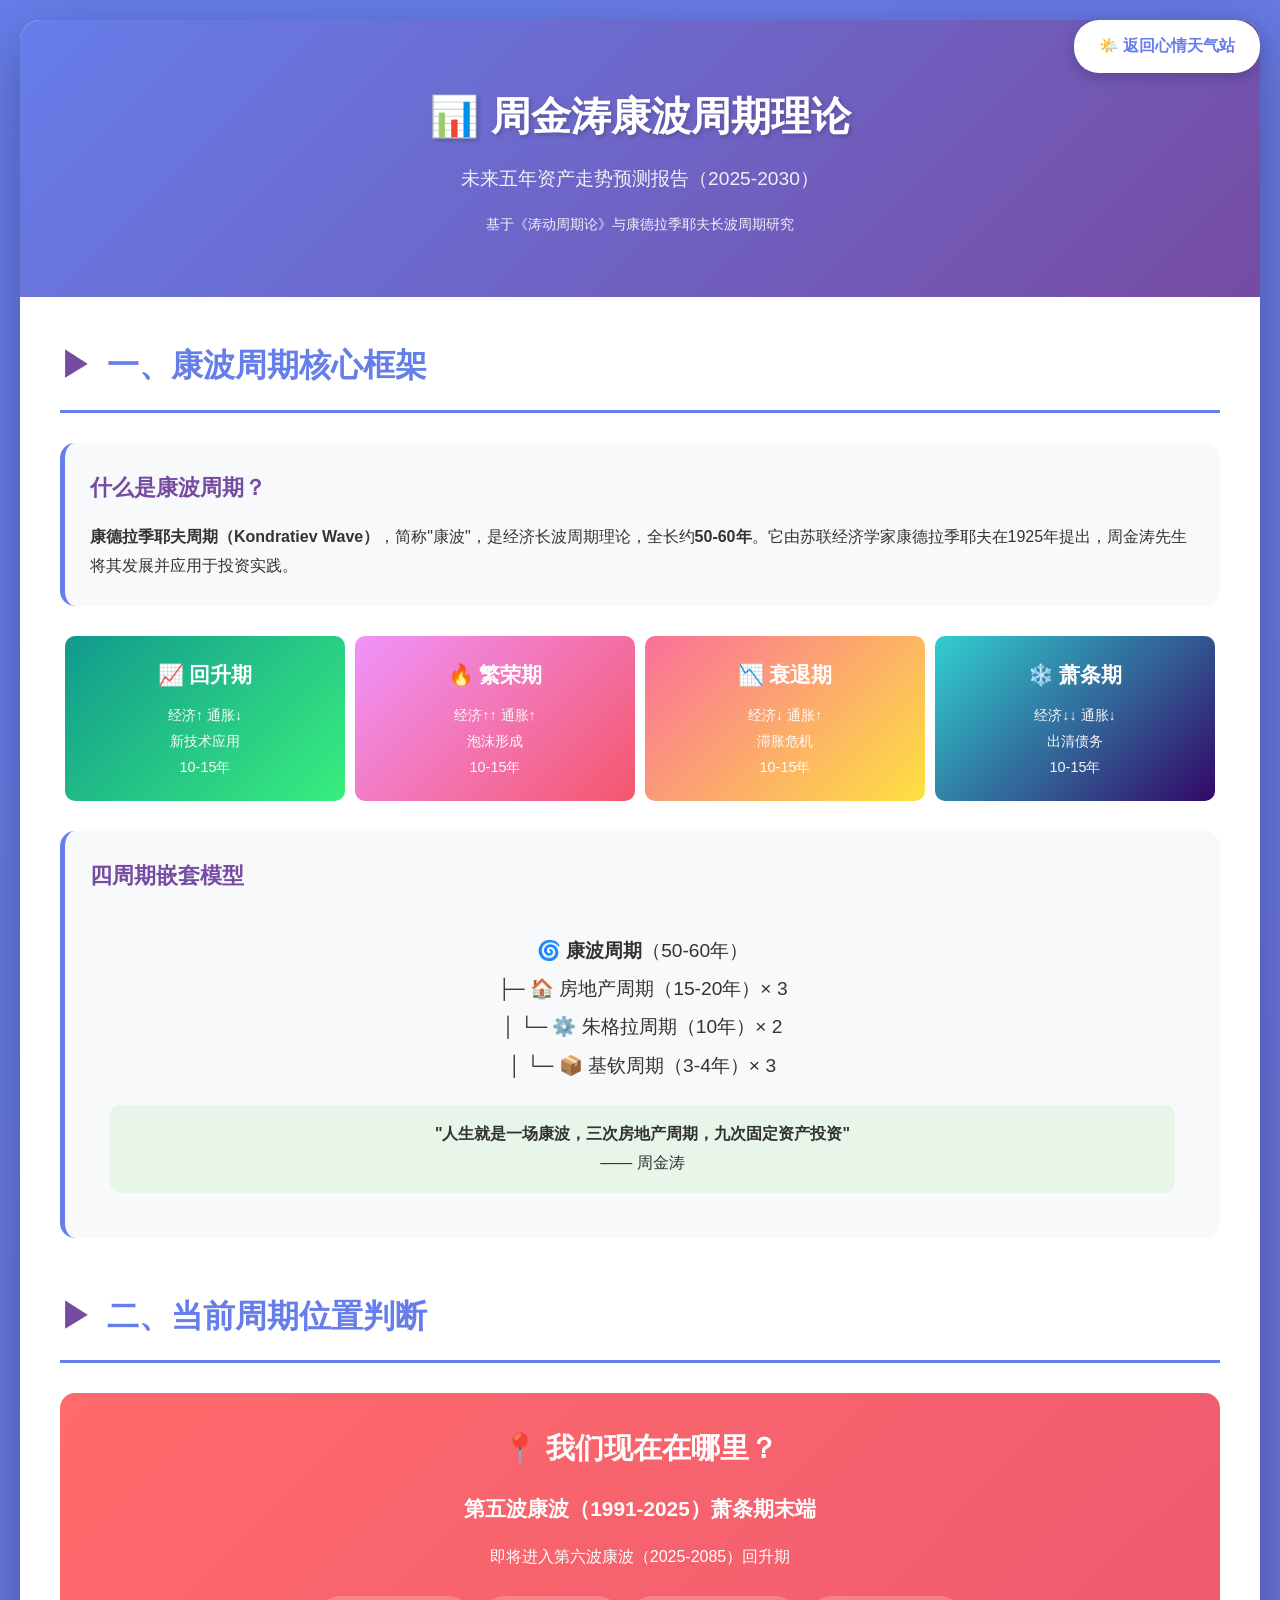
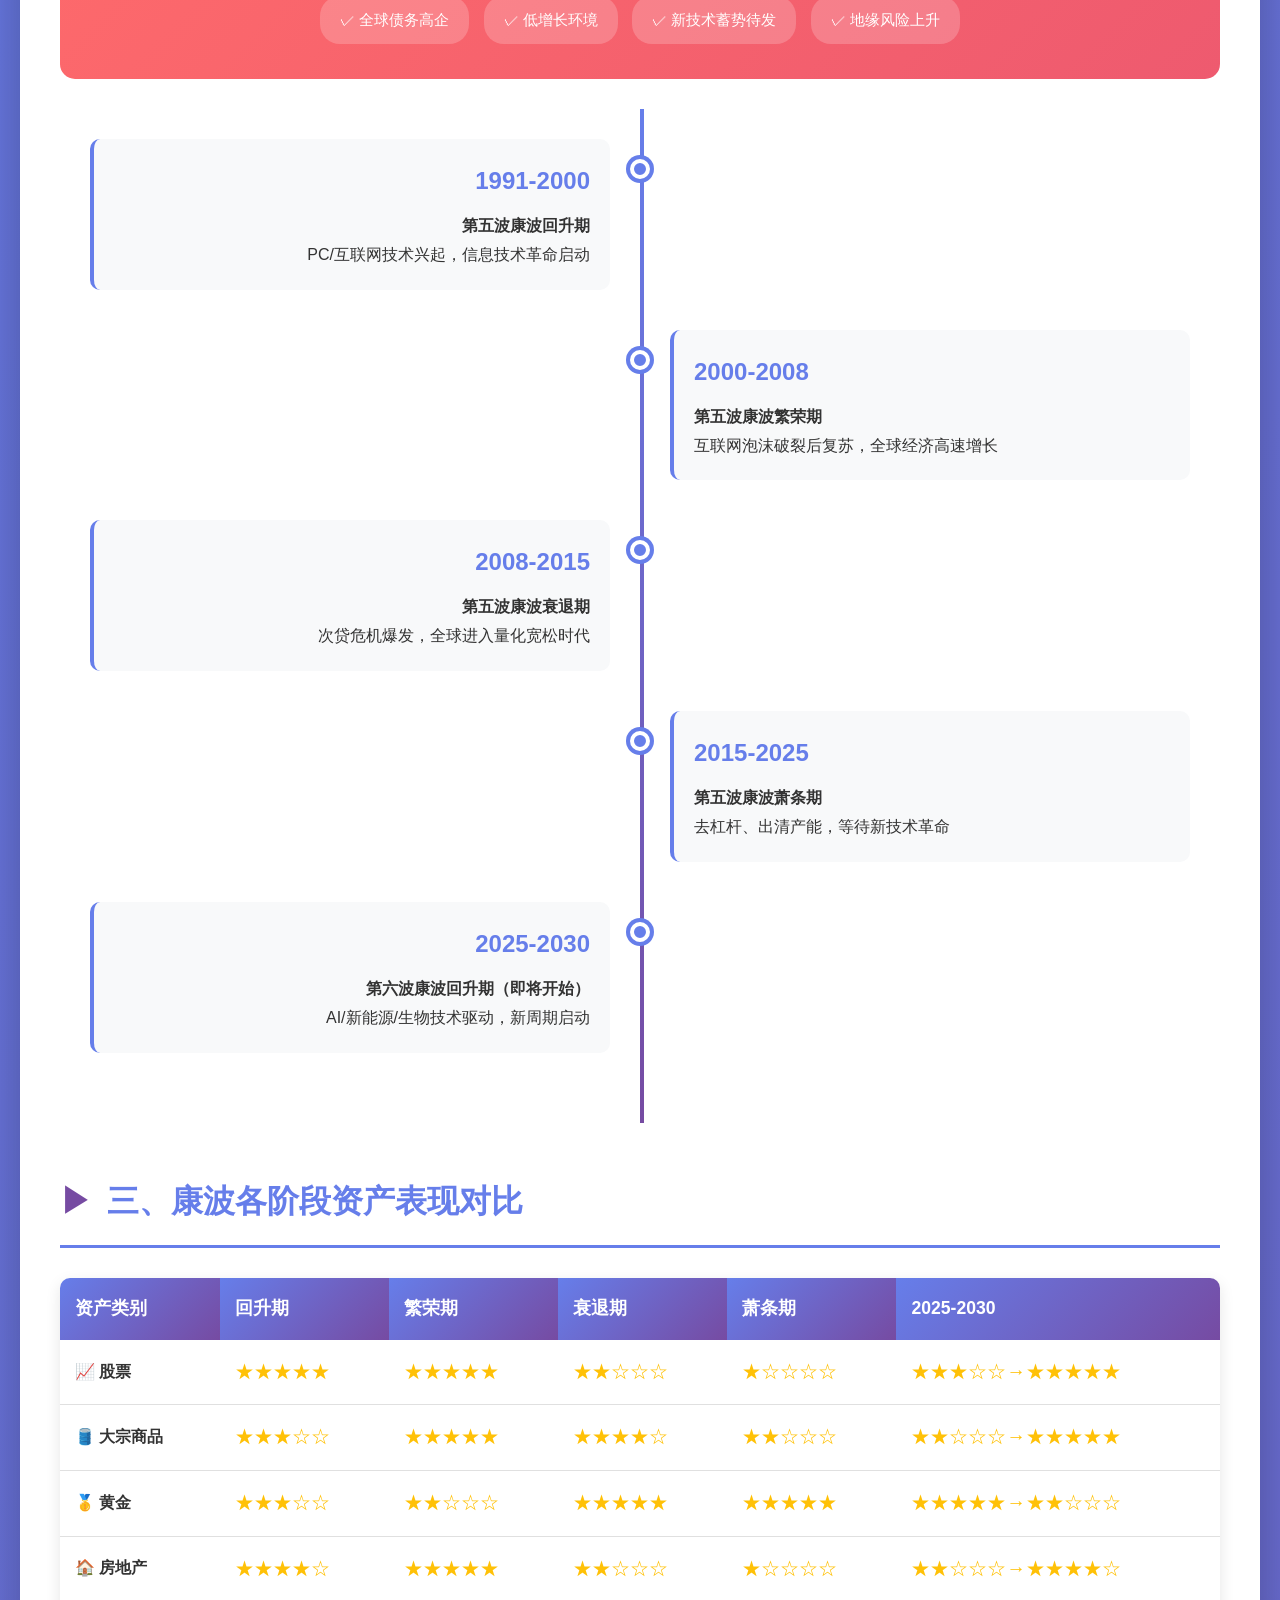
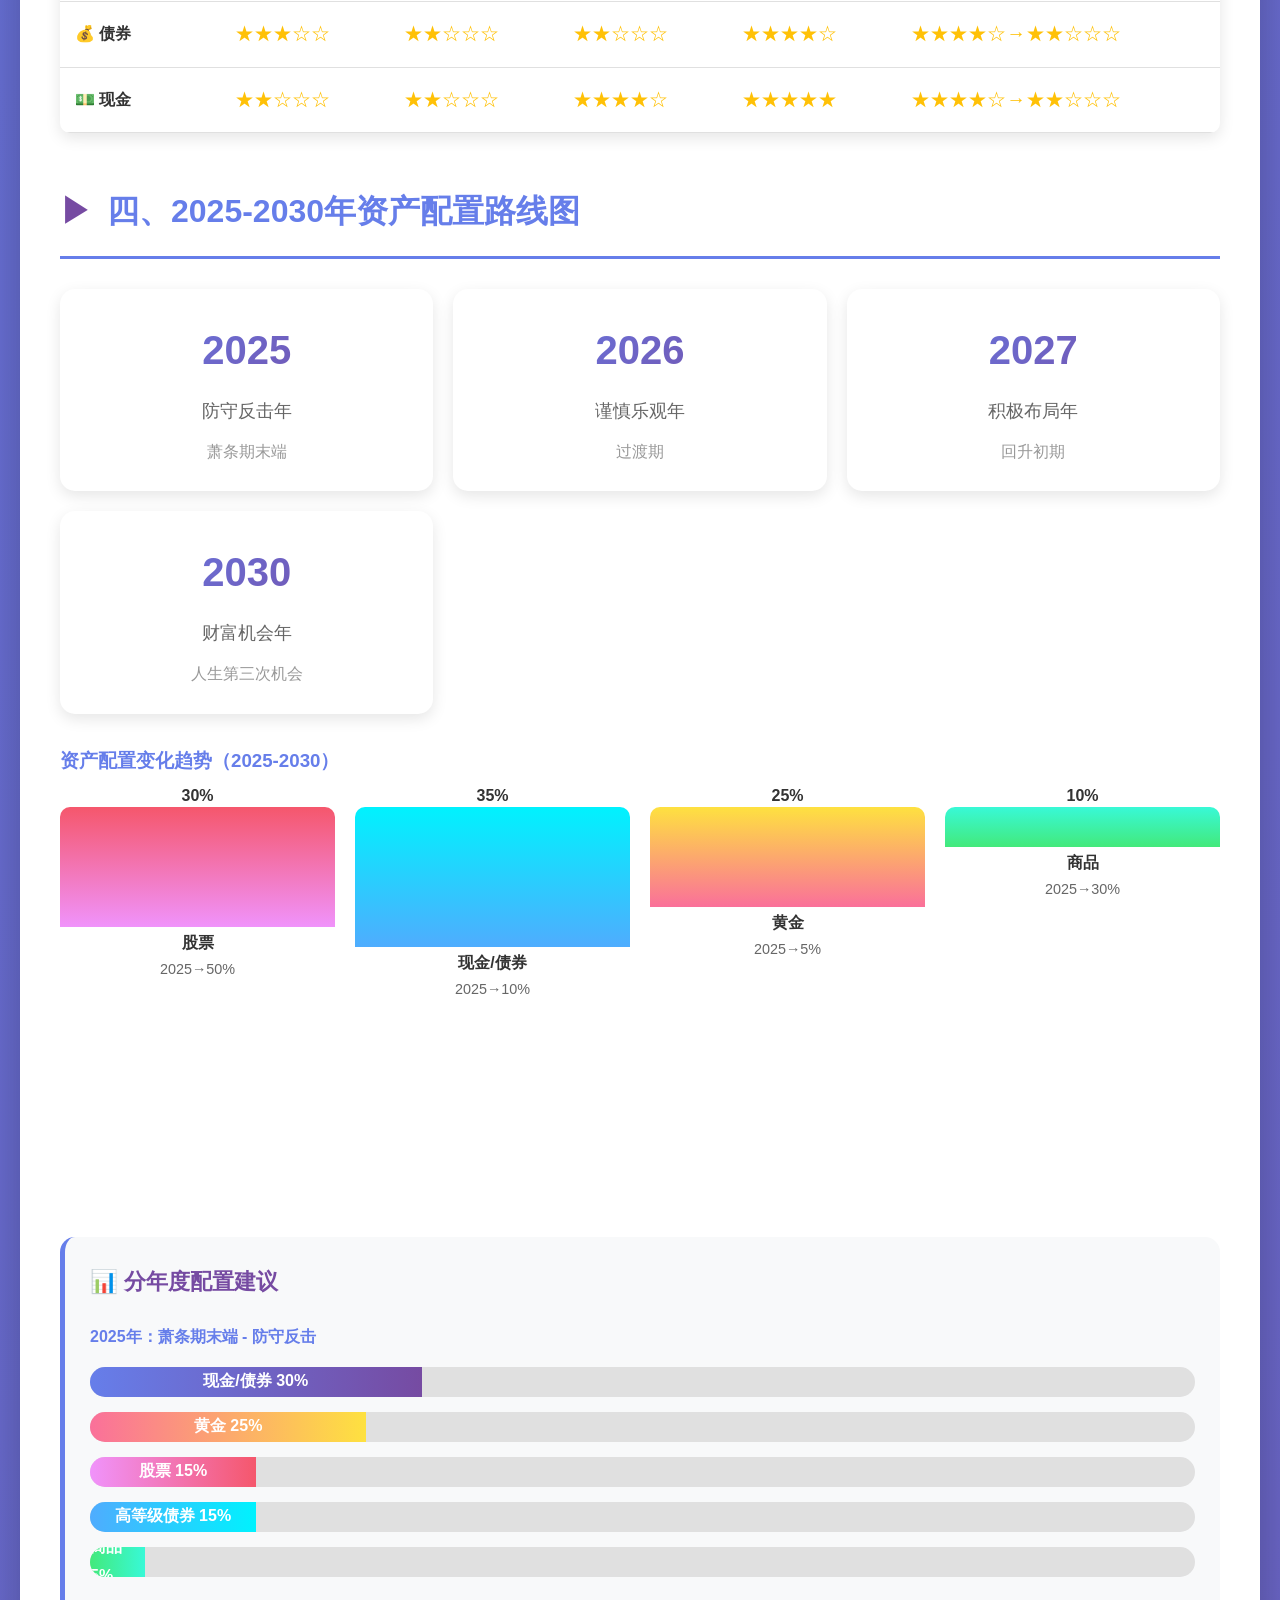
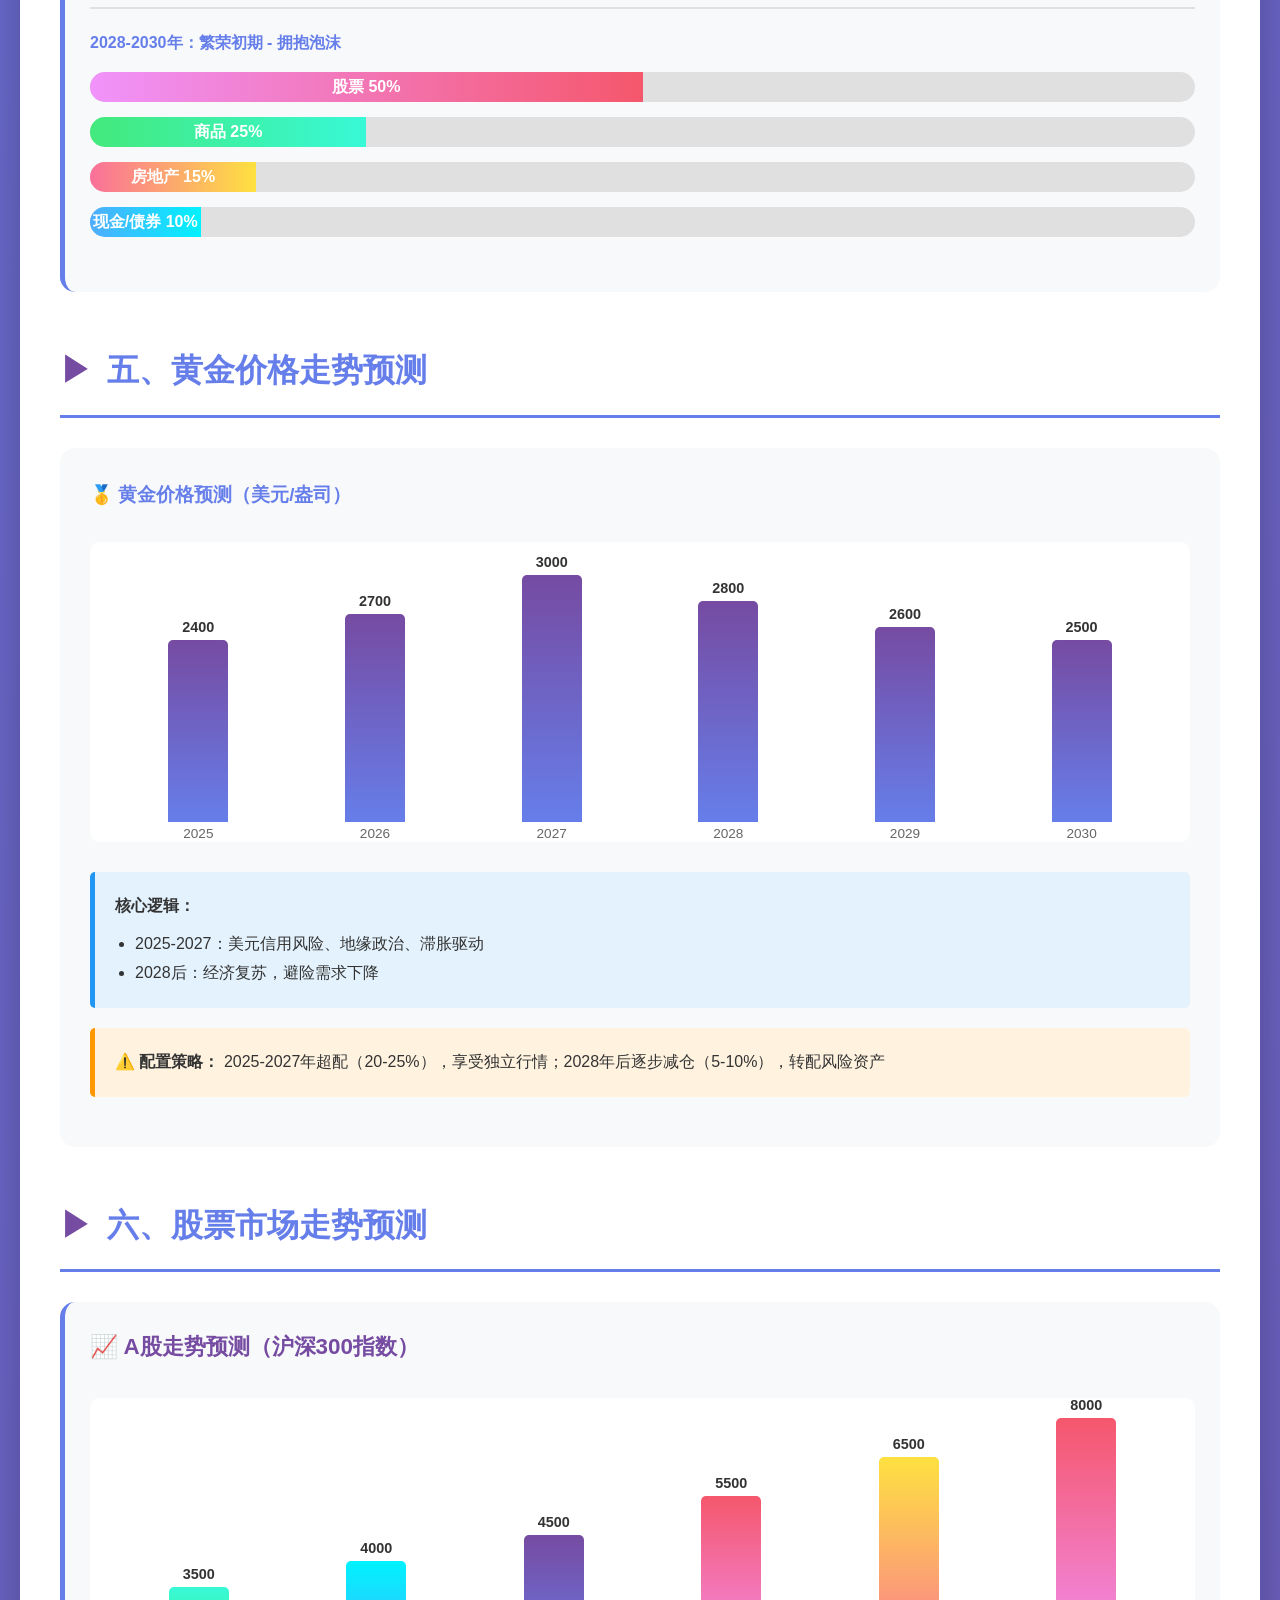
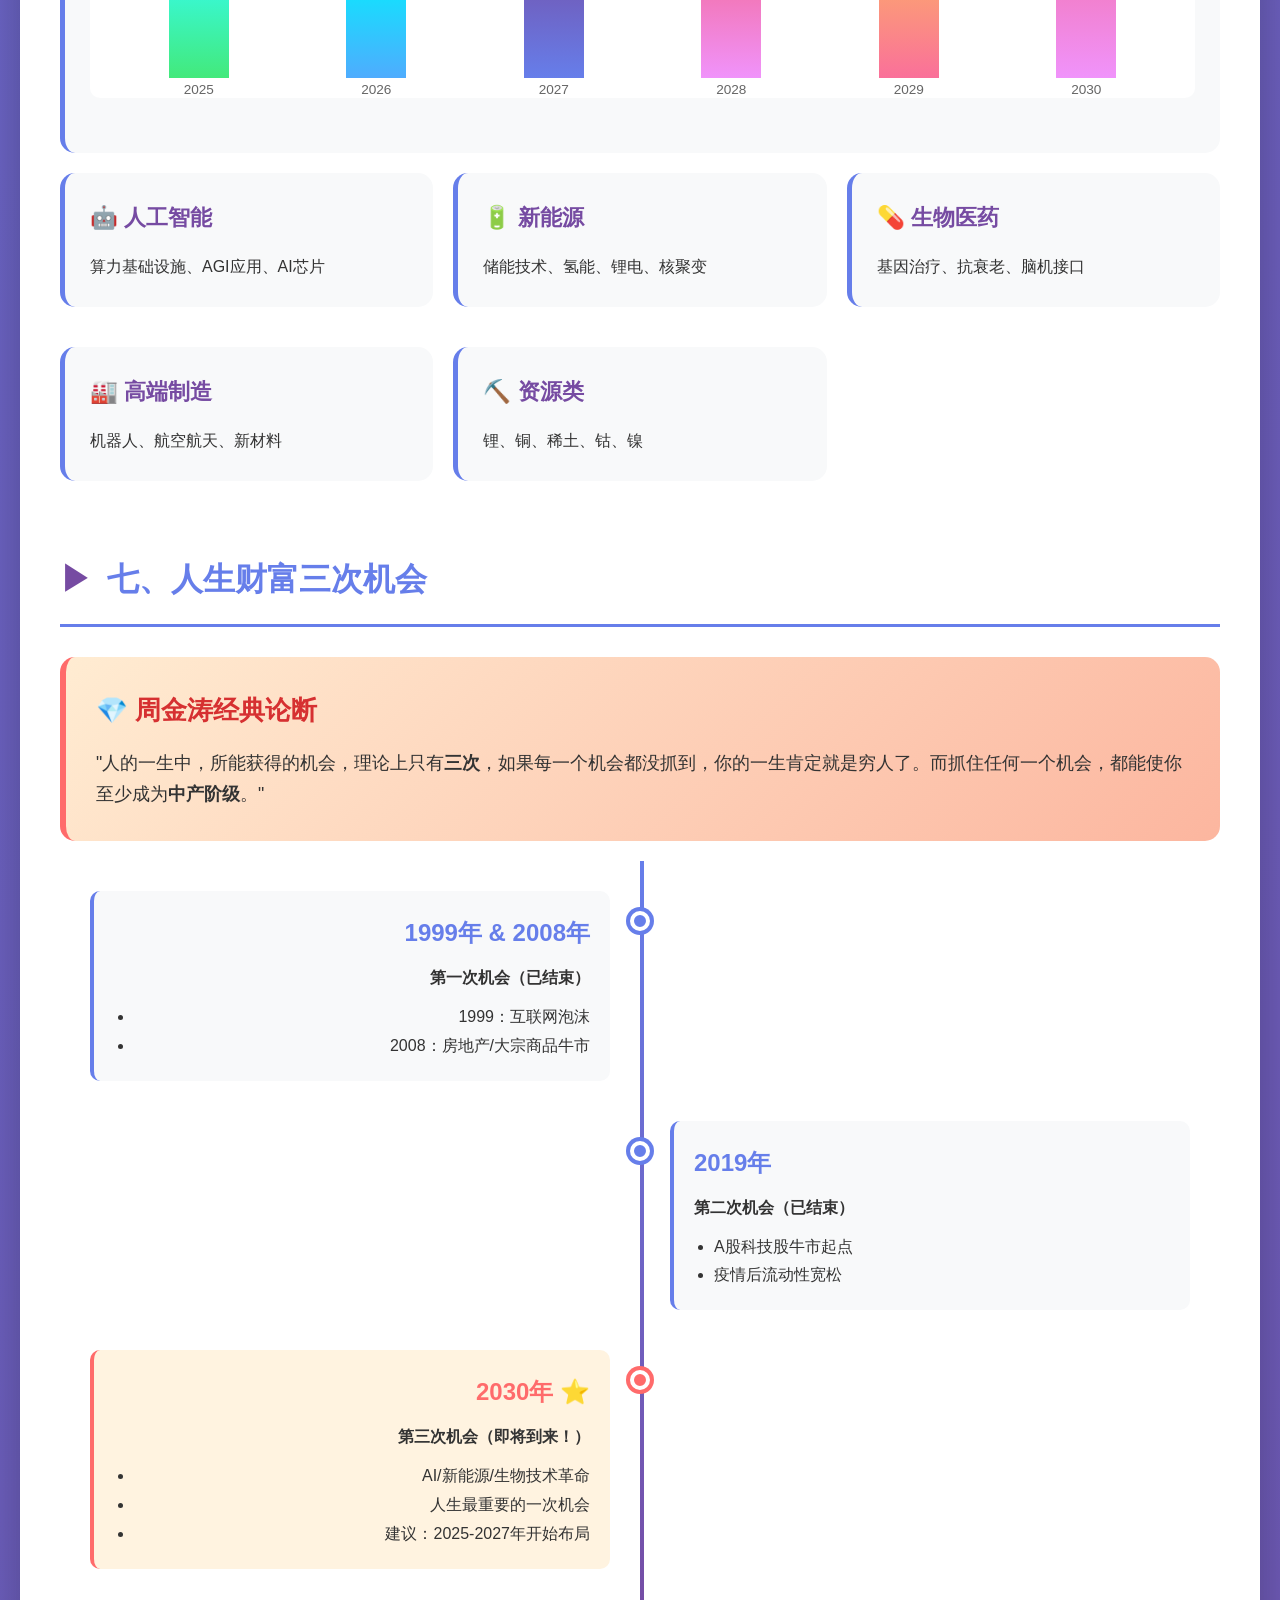
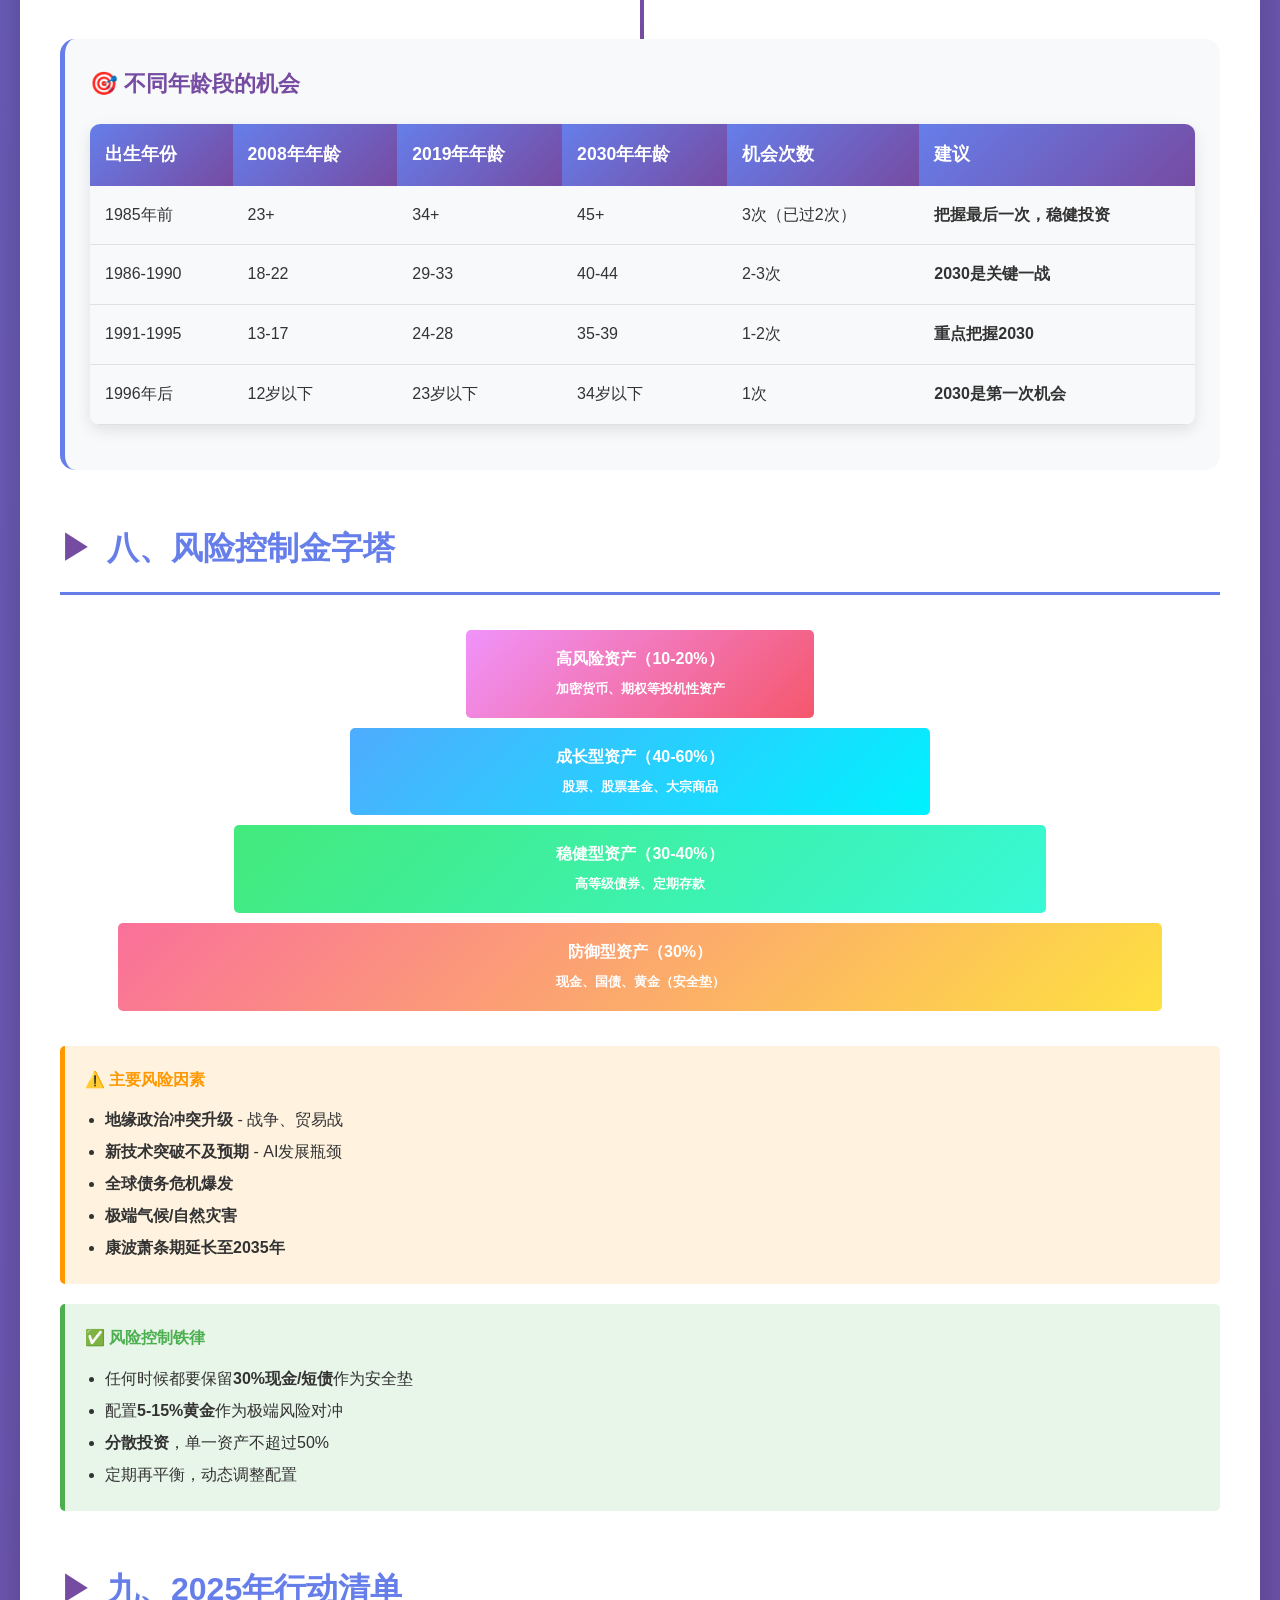
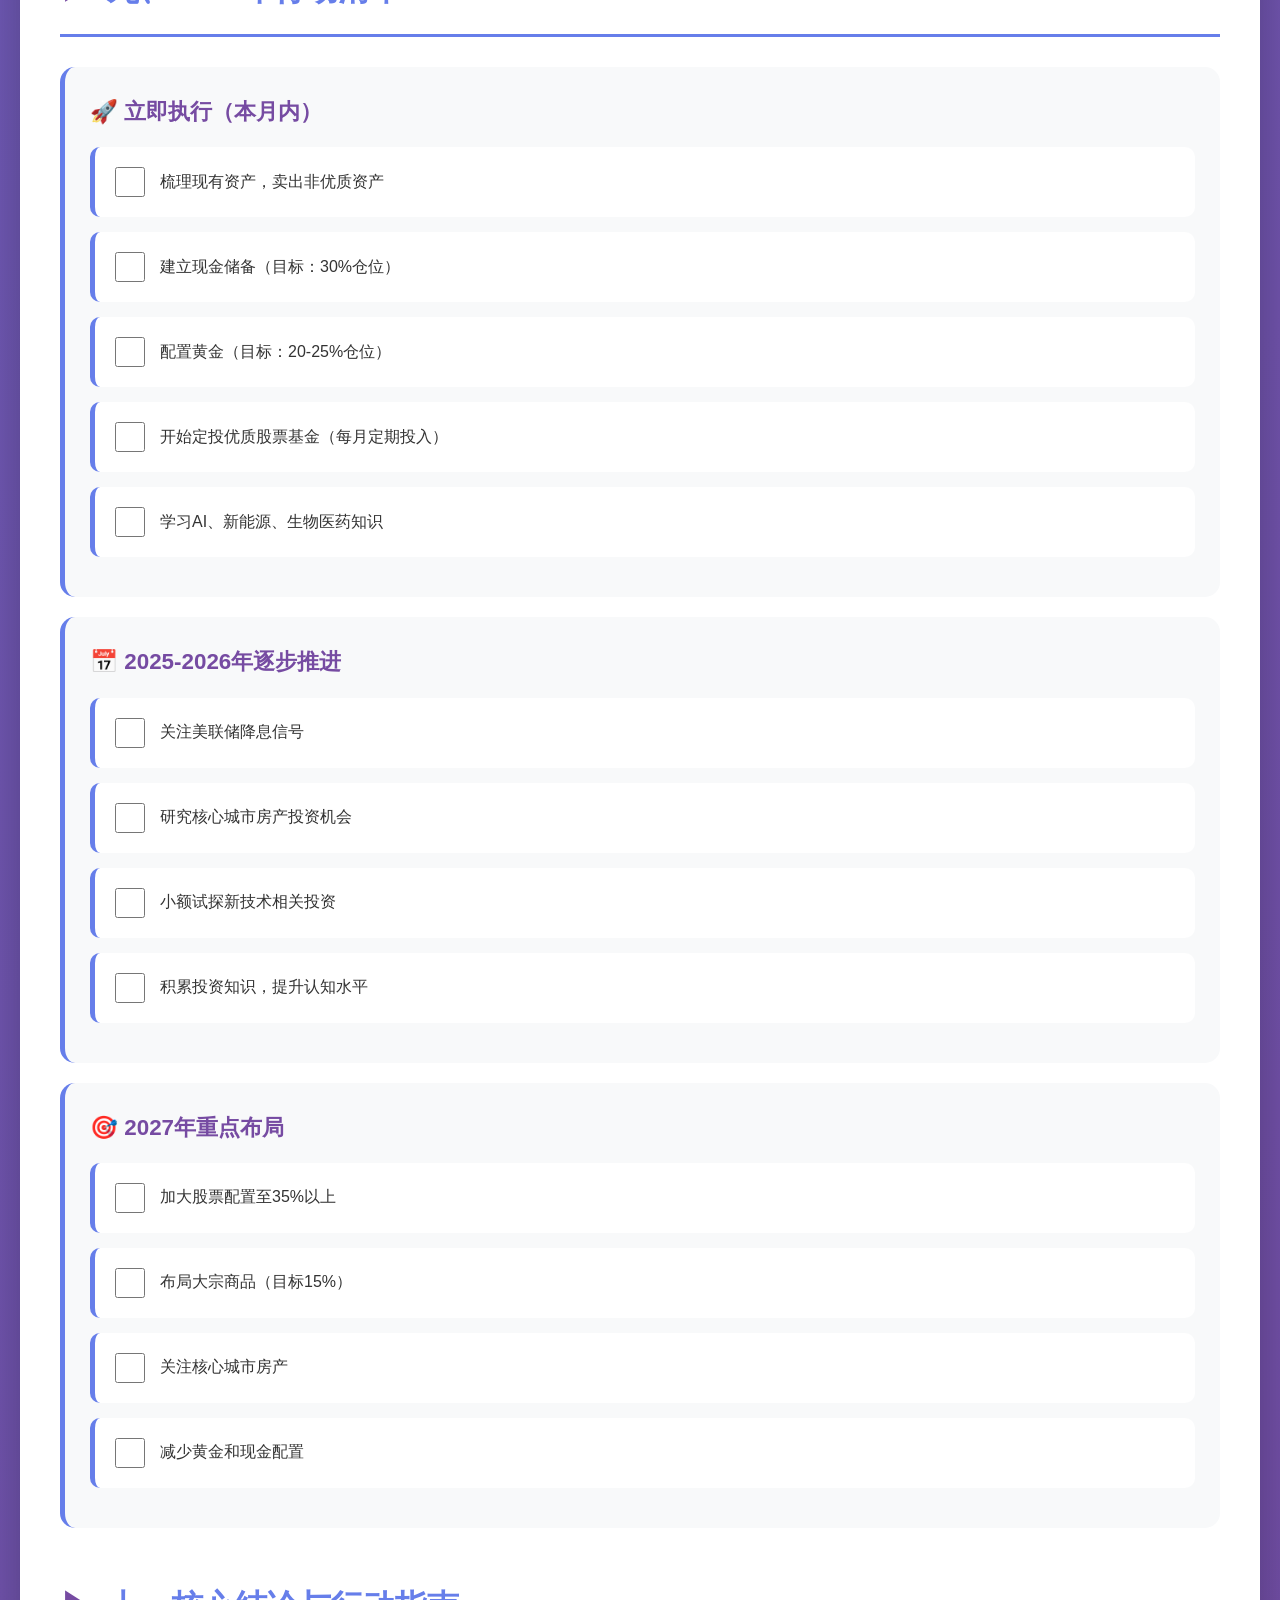
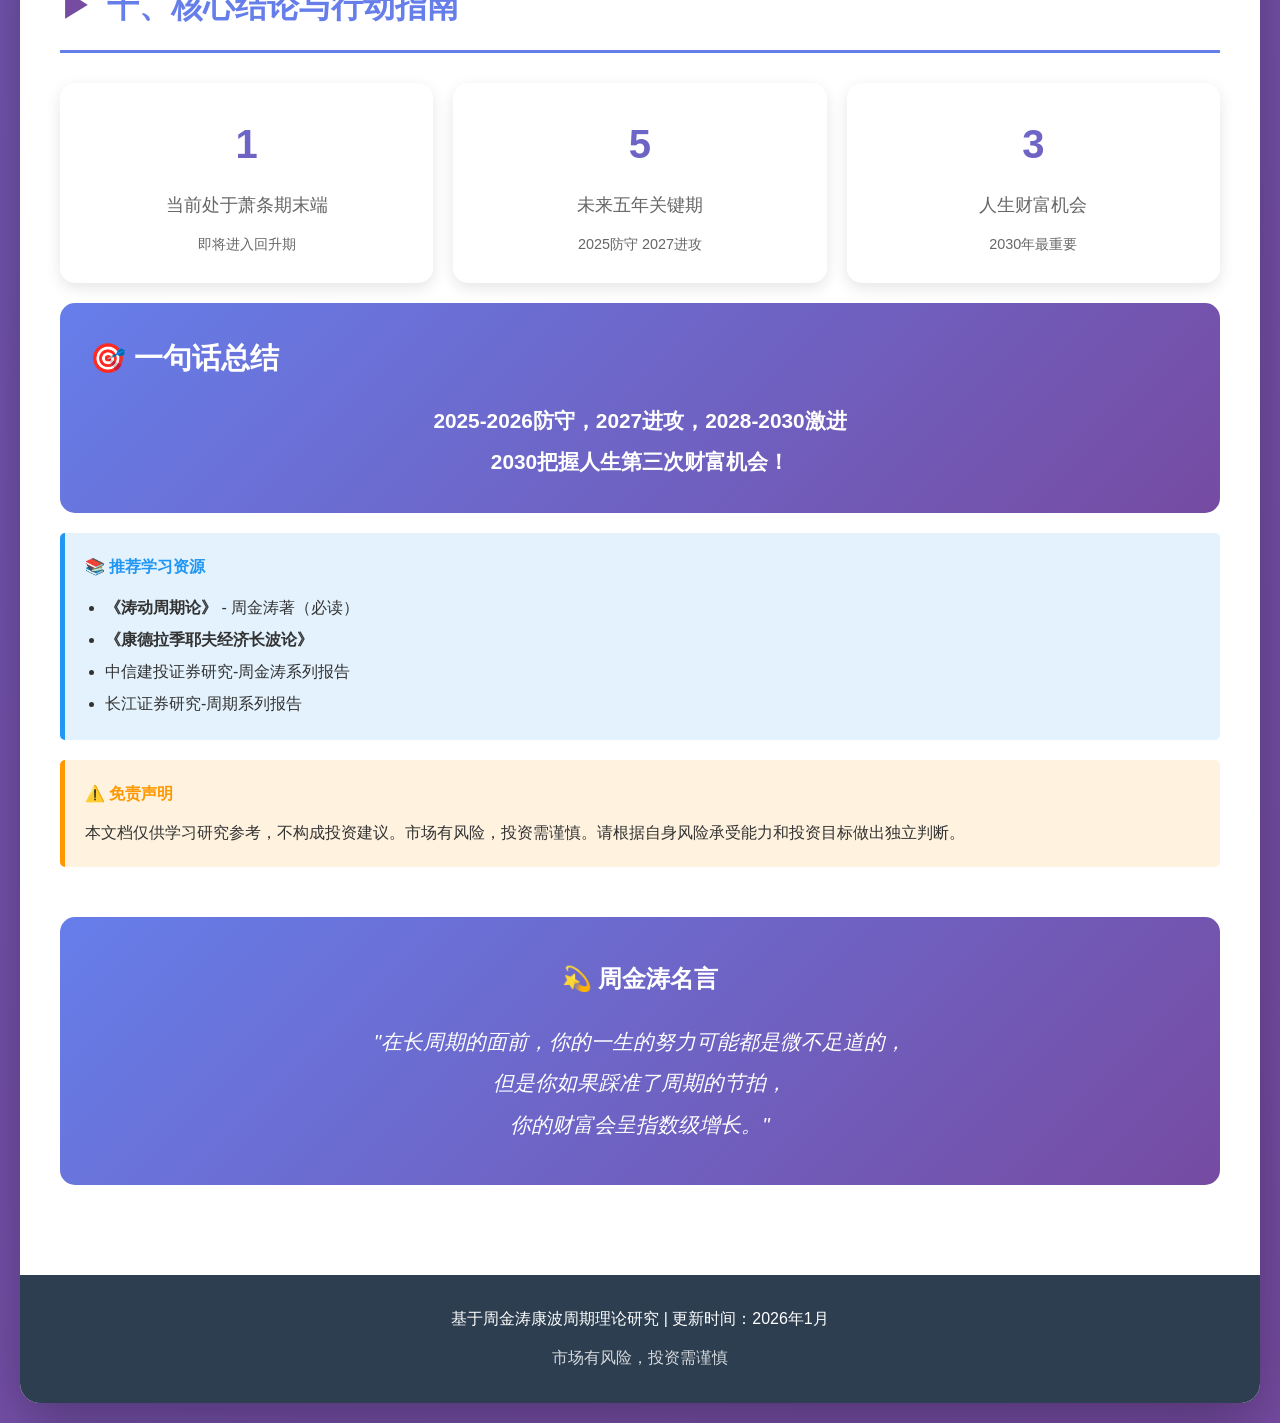
==== 康波周期可视化报告.html @ 4bb96526 "Add files via upload" ====
<!DOCTYPE html>
<html lang="zh-CN">
<head>
    <meta charset="UTF-8">
    <meta name="viewport" content="width=device-width, initial-scale=1.0">
    <title>周金涛康波周期理论 - 未来五年资产走势预测</title>
    <style>
        * {
            margin: 0;
            padding: 0;
            box-sizing: border-box;
        }

        body {
            font-family: 'Microsoft YaHei', 'PingFang SC', -apple-system, BlinkMacSystemFont, sans-serif;
            line-height: 1.8;
            color: #333;
            background: linear-gradient(135deg, #667eea 0%, #764ba2 100%);
            padding: 20px;
        }

        .container {
            max-width: 1400px;
            margin: 0 auto;
            background: white;
            border-radius: 20px;
            box-shadow: 0 20px 60px rgba(0,0,0,0.3);
            overflow: hidden;
        }

        .header {
            background: linear-gradient(135deg, #667eea 0%, #764ba2 100%);
            color: white;
            padding: 60px 40px;
            text-align: center;
        }

        .header h1 {
            font-size: 2.5em;
            margin-bottom: 10px;
            text-shadow: 2px 2px 4px rgba(0,0,0,0.2);
        }

        .header p {
            font-size: 1.2em;
            opacity: 0.9;
        }

        .content {
            padding: 40px;
        }

        .section {
            margin-bottom: 50px;
        }

        .section-title {
            font-size: 2em;
            color: #667eea;
            margin-bottom: 30px;
            padding-bottom: 15px;
            border-bottom: 3px solid #667eea;
            display: flex;
            align-items: center;
        }

        .section-title::before {
            content: "▶";
            margin-right: 15px;
            color: #764ba2;
        }

        .card {
            background: #f8f9fa;
            border-radius: 15px;
            padding: 25px;
            margin-bottom: 20px;
            border-left: 5px solid #667eea;
            transition: transform 0.3s, box-shadow 0.3s;
        }

        .card:hover {
            transform: translateY(-5px);
            box-shadow: 0 10px 30px rgba(102, 126, 234, 0.2);
        }

        .card-title {
            font-size: 1.4em;
            color: #764ba2;
            margin-bottom: 15px;
            font-weight: bold;
        }

        .cycle-diagram {
            display: flex;
            justify-content: space-between;
            align-items: center;
            margin: 30px 0;
            position: relative;
        }

        .cycle-stage {
            flex: 1;
            text-align: center;
            padding: 20px 10px;
            margin: 0 5px;
            border-radius: 10px;
            cursor: pointer;
            transition: all 0.3s;
        }

        .cycle-stage:hover {
            transform: scale(1.05);
        }

        .stage-recovery {
            background: linear-gradient(135deg, #11998e 0%, #38ef7d 100%);
            color: white;
        }

        .stage-prosperity {
            background: linear-gradient(135deg, #f093fb 0%, #f5576c 100%);
            color: white;
        }

        .stage-recession {
            background: linear-gradient(135deg, #fa709a 0%, #fee140 100%);
            color: white;
        }

        .stage-depression {
            background: linear-gradient(135deg, #30cfd0 0%, #330867 100%);
            color: white;
        }

        .stage-title {
            font-size: 1.3em;
            font-weight: bold;
            margin-bottom: 10px;
        }

        .stage-desc {
            font-size: 0.9em;
            opacity: 0.95;
        }

        .current-position {
            background: linear-gradient(135deg, #ff6b6b 0%, #ee5a6f 100%);
            color: white;
            padding: 30px;
            border-radius: 15px;
            margin: 30px 0;
            text-align: center;
            animation: pulse 2s infinite;
        }

        @keyframes pulse {
            0%, 100% { transform: scale(1); }
            50% { transform: scale(1.02); }
        }

        .current-position h3 {
            font-size: 1.8em;
            margin-bottom: 15px;
        }

        .asset-table {
            width: 100%;
            border-collapse: collapse;
            margin: 20px 0;
            border-radius: 10px;
            overflow: hidden;
            box-shadow: 0 5px 15px rgba(0,0,0,0.1);
        }

        .asset-table th {
            background: linear-gradient(135deg, #667eea 0%, #764ba2 100%);
            color: white;
            padding: 15px;
            text-align: left;
            font-size: 1.1em;
        }

        .asset-table td {
            padding: 15px;
            border-bottom: 1px solid #e0e0e0;
        }

        .asset-table tr:hover {
            background: #f0f0f0;
        }

        .star-rating {
            color: #ffc107;
            font-size: 1.2em;
        }

        .allocation-chart {
            display: flex;
            height: 400px;
            margin: 30px 0;
            gap: 20px;
        }

        .allocation-bar {
            flex: 1;
            display: flex;
            flex-direction: column;
            justify-content: flex-end;
            position: relative;
            border-radius: 10px 10px 0 0;
            transition: all 0.3s;
            cursor: pointer;
        }

        .allocation-bar:hover {
            transform: scaleY(1.05);
            filter: brightness(1.1);
        }

        .bar-stocks { background: linear-gradient(to top, #f093fb, #f5576c); }
        .bar-bonds { background: linear-gradient(to top, #4facfe, #00f2fe); }
        .bar-gold { background: linear-gradient(to top, #fa709a, #fee140); }
        .bar-commodities { background: linear-gradient(to top, #43e97b, #38f9d7); }
        .bar-realestate { background: linear-gradient(to top, #fa709a, #fee140); }

        .bar-label {
            position: absolute;
            bottom: -30px;
            left: 50%;
            transform: translateX(-50%);
            font-weight: bold;
            white-space: nowrap;
        }

        .bar-value {
            position: absolute;
            top: -25px;
            left: 50%;
            transform: translateX(-50%);
            font-weight: bold;
            color: #333;
        }

        .bar-year {
            position: absolute;
            bottom: -55px;
            left: 50%;
            transform: translateX(-50%);
            font-size: 0.9em;
            color: #666;
        }

        .timeline {
            position: relative;
            padding: 30px 0;
        }

        .timeline::before {
            content: '';
            position: absolute;
            left: 50%;
            top: 0;
            bottom: 0;
            width: 4px;
            background: linear-gradient(to bottom, #667eea, #764ba2);
        }

        .timeline-item {
            position: relative;
            margin-bottom: 40px;
            padding: 0 50%;
        }

        .timeline-item:nth-child(odd) {
            padding: 0 50% 0 0;
            text-align: right;
        }

        .timeline-item:nth-child(even) {
            padding: 0 0 0 50%;
            text-align: left;
        }

        .timeline-dot {
            position: absolute;
            left: 50%;
            top: 20px;
            transform: translateX(-50%);
            width: 20px;
            height: 20px;
            border-radius: 50%;
            background: #667eea;
            border: 4px solid white;
            box-shadow: 0 0 0 4px #667eea;
        }

        .timeline-content {
            background: #f8f9fa;
            padding: 20px;
            border-radius: 10px;
            margin: 0 30px;
            border-left: 4px solid #667eea;
        }

        .timeline-year {
            font-size: 1.5em;
            font-weight: bold;
            color: #667eea;
            margin-bottom: 10px;
        }

        .opportunity-box {
            background: linear-gradient(135deg, #ffecd2 0%, #fcb69f 100%);
            border-radius: 15px;
            padding: 30px;
            margin: 20px 0;
            border-left: 6px solid #ff6b6b;
        }

        .opportunity-box h3 {
            color: #d63031;
            margin-bottom: 15px;
            font-size: 1.6em;
        }

        .price-chart {
            background: #f8f9fa;
            padding: 30px;
            border-radius: 15px;
            margin: 20px 0;
        }

        .chart-visual {
            display: flex;
            align-items: flex-end;
            justify-content: space-around;
            height: 300px;
            margin: 30px 0;
            padding: 20px;
            background: white;
            border-radius: 10px;
        }

        .chart-bar {
            width: 60px;
            background: linear-gradient(to top, #667eea, #764ba2);
            border-radius: 5px 5px 0 0;
            position: relative;
            transition: all 0.3s;
            cursor: pointer;
        }

        .chart-bar:hover {
            filter: brightness(1.2);
            transform: scaleY(1.05);
        }

        .chart-bar::before {
            content: attr(data-value);
            position: absolute;
            top: -25px;
            left: 50%;
            transform: translateX(-50%);
            font-weight: bold;
            font-size: 0.9em;
            color: #333;
        }

        .chart-bar::after {
            content: attr(data-label);
            position: absolute;
            bottom: -25px;
            left: 50%;
            transform: translateX(-50%);
            font-size: 0.85em;
            color: #666;
            white-space: nowrap;
        }

        .action-list {
            list-style: none;
            padding: 0;
        }

        .action-item {
            background: white;
            padding: 20px;
            margin-bottom: 15px;
            border-radius: 10px;
            border-left: 5px solid #667eea;
            display: flex;
            align-items: center;
            transition: all 0.3s;
        }

        .action-item:hover {
            transform: translateX(10px);
            box-shadow: 0 5px 15px rgba(0,0,0,0.1);
        }

        .action-checkbox {
            width: 30px;
            height: 30px;
            border: 3px solid #667eea;
            border-radius: 5px;
            margin-right: 15px;
            flex-shrink: 0;
        }

        .risk-pyramid {
            display: flex;
            flex-direction: column;
            align-items: center;
            margin: 30px 0;
        }

        .pyramid-level {
            text-align: center;
            padding: 15px 30px;
            margin: 5px 0;
            border-radius: 5px;
            font-weight: bold;
            transition: all 0.3s;
            cursor: pointer;
        }

        .pyramid-level:hover {
            transform: scale(1.05);
        }

        .level-1 {
            width: 30%;
            background: linear-gradient(135deg, #f093fb 0%, #f5576c 100%);
            color: white;
        }

        .level-2 {
            width: 50%;
            background: linear-gradient(135deg, #4facfe 0%, #00f2fe 100%);
            color: white;
        }

        .level-3 {
            width: 70%;
            background: linear-gradient(135deg, #43e97b 0%, #38f9d7 100%);
            color: white;
        }

        .level-4 {
            width: 90%;
            background: linear-gradient(135deg, #fa709a 0%, #fee140 100%);
            color: white;
        }

        .info-box {
            background: #e3f2fd;
            border-left: 5px solid #2196f3;
            padding: 20px;
            margin: 20px 0;
            border-radius: 5px;
        }

        .warning-box {
            background: #fff3e0;
            border-left: 5px solid #ff9800;
            padding: 20px;
            margin: 20px 0;
            border-radius: 5px;
        }

        .success-box {
            background: #e8f5e9;
            border-left: 5px solid #4caf50;
            padding: 20px;
            margin: 20px 0;
            border-radius: 5px;
        }

        .grid-container {
            display: grid;
            grid-template-columns: repeat(auto-fit, minmax(300px, 1fr));
            gap: 20px;
            margin: 20px 0;
        }

        .stat-card {
            background: white;
            padding: 25px;
            border-radius: 15px;
            text-align: center;
            box-shadow: 0 5px 15px rgba(0,0,0,0.1);
            transition: all 0.3s;
        }

        .stat-card:hover {
            transform: translateY(-5px);
            box-shadow: 0 10px 25px rgba(0,0,0,0.15);
        }

        .stat-value {
            font-size: 2.5em;
            font-weight: bold;
            background: linear-gradient(135deg, #667eea 0%, #764ba2 100%);
            -webkit-background-clip: text;
            -webkit-text-fill-color: transparent;
            margin-bottom: 10px;
        }

        .stat-label {
            color: #666;
            font-size: 1.1em;
        }

        .progress-bar {
            width: 100%;
            height: 30px;
            background: #e0e0e0;
            border-radius: 15px;
            overflow: hidden;
            margin: 15px 0;
        }

        .progress-fill {
            height: 100%;
            background: linear-gradient(90deg, #667eea 0%, #764ba2 100%);
            display: flex;
            align-items: center;
            justify-content: center;
            color: white;
            font-weight: bold;
            transition: width 0.5s;
        }

        .footer {
            background: #2c3e50;
            color: white;
            padding: 30px;
            text-align: center;
            margin-top: 50px;
        }

        @media (max-width: 768px) {
            .allocation-chart {
                flex-direction: column;
                height: auto;
            }

            .allocation-bar {
                height: 60px;
                margin-bottom: 60px;
            }

            .cycle-diagram {
                flex-direction: column;
            }

            .chart-visual {
                flex-wrap: wrap;
                height: auto;
            }
        }
    </style>
</head>
<body>
    <div class="container">
        <!-- 导航链接 -->
        <div style="position: absolute; top: 20px; right: 20px; z-index: 100;">
            <a href="index.html" style="
                display: inline-block;
                padding: 12px 25px;
                background: white;
                color: #667eea;
                text-decoration: none;
                border-radius: 25px;
                font-size: 16px;
                font-weight: 600;
                transition: all 0.3s;
                box-shadow: 0 4px 15px rgba(0, 0, 0, 0.2);
            " onmouseover="this.style.background='#667eea'; this.style.color='white'; this.style.transform='translateY(-2px)'" onmouseout="this.style.background='white'; this.style.color='#667eea'; this.style.transform='translateY(0)'">
                🌤️ 返回心情天气站
            </a>
        </div>

        <div class="header">
            <h1>📊 周金涛康波周期理论</h1>
            <p>未来五年资产走势预测报告（2025-2030）</p>
            <p style="margin-top: 15px; font-size: 0.9em;">基于《涛动周期论》与康德拉季耶夫长波周期研究</p>
        </div>

        <div class="content">
            <!-- 第一部分：康波周期核心框架 -->
            <section class="section">
                <h2 class="section-title">一、康波周期核心框架</h2>

                <div class="card">
                    <div class="card-title">什么是康波周期？</div>
                    <p><strong>康德拉季耶夫周期（Kondratiev Wave）</strong>，简称"康波"，是经济长波周期理论，全长约<strong>50-60年</strong>。它由苏联经济学家康德拉季耶夫在1925年提出，周金涛先生将其发展并应用于投资实践。</p>
                </div>

                <div class="cycle-diagram">
                    <div class="cycle-stage stage-recovery">
                        <div class="stage-title">📈 回升期</div>
                        <div class="stage-desc">
                            经济↑ 通胀↓<br>
                            新技术应用<br>
                            10-15年
                        </div>
                    </div>
                    <div class="cycle-stage stage-prosperity">
                        <div class="stage-title">🔥 繁荣期</div>
                        <div class="stage-desc">
                            经济↑↑ 通胀↑<br>
                            泡沫形成<br>
                            10-15年
                        </div>
                    </div>
                    <div class="cycle-stage stage-recession">
                        <div class="stage-title">📉 衰退期</div>
                        <div class="stage-desc">
                            经济↓ 通胀↑<br>
                            滞胀危机<br>
                            10-15年
                        </div>
                    </div>
                    <div class="cycle-stage stage-depression">
                        <div class="stage-title">❄️ 萧条期</div>
                        <div class="stage-desc">
                            经济↓↓ 通胀↓<br>
                            出清债务<br>
                            10-15年
                        </div>
                    </div>
                </div>

                <div class="card">
                    <div class="card-title">四周期嵌套模型</div>
                    <div style="text-align: center; padding: 20px;">
                        <div style="font-size: 1.2em; line-height: 2;">
                            🌀 <strong>康波周期</strong>（50-60年）
                            <br>├─ 🏠 房地产周期（15-20年）× 3
                            <br>│  └─ ⚙️ 朱格拉周期（10年）× 2
                            <br>│     └─ 📦 基钦周期（3-4年）× 3
                        </div>
                        <div style="margin-top: 20px; padding: 15px; background: #e8f5e9; border-radius: 10px;">
                            <strong>"人生就是一场康波，三次房地产周期，九次固定资产投资"</strong>
                            <br>—— 周金涛
                        </div>
                    </div>
                </div>
            </section>

            <!-- 第二部分：当前周期位置 -->
            <section class="section">
                <h2 class="section-title">二、当前周期位置判断</h2>

                <div class="current-position">
                    <h3>📍 我们现在在哪里？</h3>
                    <p style="font-size: 1.3em; margin: 15px 0;"><strong>第五波康波（1991-2025）萧条期末端</strong></p>
                    <p>即将进入第六波康波（2025-2085）回升期</p>
                    <div style="margin-top: 20px; font-size: 0.95em;">
                        <span style="display: inline-block; padding: 10px 20px; background: rgba(255,255,255,0.2); border-radius: 20px; margin: 5px;">✓ 全球债务高企</span>
                        <span style="display: inline-block; padding: 10px 20px; background: rgba(255,255,255,0.2); border-radius: 20px; margin: 5px;">✓ 低增长环境</span>
                        <span style="display: inline-block; padding: 10px 20px; background: rgba(255,255,255,0.2); border-radius: 20px; margin: 5px;">✓ 新技术蓄势待发</span>
                        <span style="display: inline-block; padding: 10px 20px; background: rgba(255,255,255,0.2); border-radius: 20px; margin: 5px;">✓ 地缘风险上升</span>
                    </div>
                </div>

                <div class="timeline">
                    <div class="timeline-item">
                        <div class="timeline-dot"></div>
                        <div class="timeline-content">
                            <div class="timeline-year">1991-2000</div>
                            <p><strong>第五波康波回升期</strong><br>PC/互联网技术兴起，信息技术革命启动</p>
                        </div>
                    </div>
                    <div class="timeline-item">
                        <div class="timeline-dot"></div>
                        <div class="timeline-content">
                            <div class="timeline-year">2000-2008</div>
                            <p><strong>第五波康波繁荣期</strong><br>互联网泡沫破裂后复苏，全球经济高速增长</p>
                        </div>
                    </div>
                    <div class="timeline-item">
                        <div class="timeline-dot"></div>
                        <div class="timeline-content">
                            <div class="timeline-year">2008-2015</div>
                            <p><strong>第五波康波衰退期</strong><br>次贷危机爆发，全球进入量化宽松时代</p>
                        </div>
                    </div>
                    <div class="timeline-item">
                        <div class="timeline-dot"></div>
                        <div class="timeline-content">
                            <div class="timeline-year">2015-2025</div>
                            <p><strong>第五波康波萧条期</strong><br>去杠杆、出清产能，等待新技术革命</p>
                        </div>
                    </div>
                    <div class="timeline-item">
                        <div class="timeline-dot"></div>
                        <div class="timeline-content">
                            <div class="timeline-year">2025-2030</div>
                            <p><strong>第六波康波回升期（即将开始）</strong><br>AI/新能源/生物技术驱动，新周期启动</p>
                        </div>
                    </div>
                </div>
            </section>

            <!-- 第三部分：资产表现对比 -->
            <section class="section">
                <h2 class="section-title">三、康波各阶段资产表现对比</h2>

                <table class="asset-table">
                    <thead>
                        <tr>
                            <th>资产类别</th>
                            <th>回升期</th>
                            <th>繁荣期</th>
                            <th>衰退期</th>
                            <th>萧条期</th>
                            <th>2025-2030</th>
                        </tr>
                    </thead>
                    <tbody>
                        <tr>
                            <td><strong>📈 股票</strong></td>
                            <td><span class="star-rating">★★★★★</span></td>
                            <td><span class="star-rating">★★★★★</span></td>
                            <td><span class="star-rating">★★☆☆☆</span></td>
                            <td><span class="star-rating">★☆☆☆☆</span></td>
                            <td><span class="star-rating">★★★☆☆→★★★★★</span></td>
                        </tr>
                        <tr>
                            <td><strong>🛢️ 大宗商品</strong></td>
                            <td><span class="star-rating">★★★☆☆</span></td>
                            <td><span class="star-rating">★★★★★</span></td>
                            <td><span class="star-rating">★★★★☆</span></td>
                            <td><span class="star-rating">★★☆☆☆</span></td>
                            <td><span class="star-rating">★★☆☆☆→★★★★★</span></td>
                        </tr>
                        <tr>
                            <td><strong>🥇 黄金</strong></td>
                            <td><span class="star-rating">★★★☆☆</span></td>
                            <td><span class="star-rating">★★☆☆☆</span></td>
                            <td><span class="star-rating">★★★★★</span></td>
                            <td><span class="star-rating">★★★★★</span></td>
                            <td><span class="star-rating">★★★★★→★★☆☆☆</span></td>
                        </tr>
                        <tr>
                            <td><strong>🏠 房地产</strong></td>
                            <td><span class="star-rating">★★★★☆</span></td>
                            <td><span class="star-rating">★★★★★</span></td>
                            <td><span class="star-rating">★★☆☆☆</span></td>
                            <td><span class="star-rating">★☆☆☆☆</span></td>
                            <td><span class="star-rating">★★☆☆☆→★★★★☆</span></td>
                        </tr>
                        <tr>
                            <td><strong>💰 债券</strong></td>
                            <td><span class="star-rating">★★★☆☆</span></td>
                            <td><span class="star-rating">★★☆☆☆</span></td>
                            <td><span class="star-rating">★★☆☆☆</span></td>
                            <td><span class="star-rating">★★★★☆</span></td>
                            <td><span class="star-rating">★★★★☆→★★☆☆☆</span></td>
                        </tr>
                        <tr>
                            <td><strong>💵 现金</strong></td>
                            <td><span class="star-rating">★★☆☆☆</span></td>
                            <td><span class="star-rating">★★☆☆☆</span></td>
                            <td><span class="star-rating">★★★★☆</span></td>
                            <td><span class="star-rating">★★★★★</span></td>
                            <td><span class="star-rating">★★★★☆→★★☆☆☆</span></td>
                        </tr>
                    </tbody>
                </table>
            </section>

            <!-- 第四部分：2025-2030资产配置 -->
            <section class="section">
                <h2 class="section-title">四、2025-2030年资产配置路线图</h2>

                <div class="grid-container">
                    <div class="stat-card">
                        <div class="stat-value">2025</div>
                        <div class="stat-label">防守反击年</div>
                        <p style="margin-top: 10px; color: #999;">萧条期末端</p>
                    </div>
                    <div class="stat-card">
                        <div class="stat-value">2026</div>
                        <div class="stat-label">谨慎乐观年</div>
                        <p style="margin-top: 10px; color: #999;">过渡期</p>
                    </div>
                    <div class="stat-card">
                        <div class="stat-value">2027</div>
                        <div class="stat-label">积极布局年</div>
                        <p style="margin-top: 10px; color: #999;">回升初期</p>
                    </div>
                    <div class="stat-card">
                        <div class="stat-value">2030</div>
                        <div class="stat-label">财富机会年</div>
                        <p style="margin-top: 10px; color: #999;">人生第三次机会</p>
                    </div>
                </div>

                <h3 style="margin: 30px 0 20px 0; color: #667eea;">资产配置变化趋势（2025-2030）</h3>
                <div class="allocation-chart">
                    <div class="allocation-bar bar-stocks" style="height: 30%;">
                        <span class="bar-value">30%</span>
                        <span class="bar-label">股票</span>
                        <span class="bar-year">2025→50%</span>
                    </div>
                    <div class="allocation-bar bar-bonds" style="height: 35%;">
                        <span class="bar-value">35%</span>
                        <span class="bar-label">现金/债券</span>
                        <span class="bar-year">2025→10%</span>
                    </div>
                    <div class="allocation-bar bar-gold" style="height: 25%;">
                        <span class="bar-value">25%</span>
                        <span class="bar-label">黄金</span>
                        <span class="bar-year">2025→5%</span>
                    </div>
                    <div class="allocation-bar bar-commodities" style="height: 10%;">
                        <span class="bar-value">10%</span>
                        <span class="bar-label">商品</span>
                        <span class="bar-year">2025→30%</span>
                    </div>
                </div>

                <div class="card">
                    <div class="card-title">📊 分年度配置建议</div>

                    <div style="margin: 20px 0;">
                        <h4 style="color: #667eea; margin-bottom: 10px;">2025年：萧条期末端 - 防守反击</h4>
                        <div class="progress-bar">
                            <div class="progress-fill" style="width: 30%;">现金/债券 30%</div>
                        </div>
                        <div class="progress-bar">
                            <div class="progress-fill" style="width: 25%; background: linear-gradient(90deg, #fa709a, #fee140);">黄金 25%</div>
                        </div>
                        <div class="progress-bar">
                            <div class="progress-fill" style="width: 15%; background: linear-gradient(90deg, #f093fb, #f5576c);">股票 15%</div>
                        </div>
                        <div class="progress-bar">
                            <div class="progress-fill" style="width: 15%; background: linear-gradient(90deg, #4facfe, #00f2fe);">高等级债券 15%</div>
                        </div>
                        <div class="progress-bar">
                            <div class="progress-fill" style="width: 5%; background: linear-gradient(90deg, #43e97b, #38f9d7);">商品 5%</div>
                        </div>
                    </div>

                    <div style="margin: 30px 0; padding-top: 20px; border-top: 2px solid #e0e0e0;">
                        <h4 style="color: #667eea; margin-bottom: 10px;">2028-2030年：繁荣初期 - 拥抱泡沫</h4>
                        <div class="progress-bar">
                            <div class="progress-fill" style="width: 50%; background: linear-gradient(90deg, #f093fb, #f5576c);">股票 50%</div>
                        </div>
                        <div class="progress-bar">
                            <div class="progress-fill" style="width: 25%; background: linear-gradient(90deg, #43e97b, #38f9d7);">商品 25%</div>
                        </div>
                        <div class="progress-bar">
                            <div class="progress-fill" style="width: 15%; background: linear-gradient(90deg, #fa709a, #fee140);">房地产 15%</div>
                        </div>
                        <div class="progress-bar">
                            <div class="progress-fill" style="width: 10%; background: linear-gradient(90deg, #4facfe, #00f2fe);">现金/债券 10%</div>
                        </div>
                    </div>
                </div>
            </section>

            <!-- 第五部分：黄金预测 -->
            <section class="section">
                <h2 class="section-title">五、黄金价格走势预测</h2>

                <div class="price-chart">
                    <h3 style="color: #667eea; margin-bottom: 20px;">🥇 黄金价格预测（美元/盎司）</h3>
                    <div class="chart-visual">
                        <div class="chart-bar" style="height: 70%;" data-value="2400" data-label="2025"></div>
                        <div class="chart-bar" style="height: 80%;" data-value="2700" data-label="2026"></div>
                        <div class="chart-bar" style="height: 95%;" data-value="3000" data-label="2027"></div>
                        <div class="chart-bar" style="height: 85%;" data-value="2800" data-label="2028"></div>
                        <div class="chart-bar" style="height: 75%;" data-value="2600" data-label="2029"></div>
                        <div class="chart-bar" style="height: 70%;" data-value="2500" data-label="2030"></div>
                    </div>
                    <div class="info-box">
                        <strong>核心逻辑：</strong>
                        <ul style="margin-top: 10px; padding-left: 20px;">
                            <li>2025-2027：美元信用风险、地缘政治、滞胀驱动</li>
                            <li>2028后：经济复苏，避险需求下降</li>
                        </ul>
                    </div>
                    <div class="warning-box">
                        <strong>⚠️ 配置策略：</strong> 2025-2027年超配（20-25%），享受独立行情；2028年后逐步减仓（5-10%），转配风险资产
                    </div>
                </div>
            </section>

            <!-- 第六部分：股市预测 -->
            <section class="section">
                <h2 class="section-title">六、股票市场走势预测</h2>

                <div class="card">
                    <div class="card-title">📈 A股走势预测（沪深300指数）</div>
                    <div class="chart-visual">
                        <div class="chart-bar" style="height: 35%; background: linear-gradient(to top, #43e97b, #38f9d7);" data-value="3500" data-label="2025"></div>
                        <div class="chart-bar" style="height: 45%; background: linear-gradient(to top, #4facfe, #00f2fe);" data-value="4000" data-label="2026"></div>
                        <div class="chart-bar" style="height: 55%; background: linear-gradient(to top, #667eea, #764ba2);" data-value="4500" data-label="2027"></div>
                        <div class="chart-bar" style="height: 70%; background: linear-gradient(to top, #f093fb, #f5576c);" data-value="5500" data-label="2028"></div>
                        <div class="chart-bar" style="height: 85%; background: linear-gradient(to top, #fa709a, #fee140);" data-value="6500" data-label="2029"></div>
                        <div class="chart-bar" style="height: 100%; background: linear-gradient(to top, #f093fb, #f5576c);" data-value="8000" data-label="2030"></div>
                    </div>
                </div>

                <div class="grid-container">
                    <div class="card">
                        <div class="card-title">🤖 人工智能</div>
                        <p>算力基础设施、AGI应用、AI芯片</p>
                    </div>
                    <div class="card">
                        <div class="card-title">🔋 新能源</div>
                        <p>储能技术、氢能、锂电、核聚变</p>
                    </div>
                    <div class="card">
                        <div class="card-title">💊 生物医药</div>
                        <p>基因治疗、抗衰老、脑机接口</p>
                    </div>
                    <div class="card">
                        <div class="card-title">🏭 高端制造</div>
                        <p>机器人、航空航天、新材料</p>
                    </div>
                    <div class="card">
                        <div class="card-title">⛏️ 资源类</div>
                        <p>锂、铜、稀土、钴、镍</p>
                    </div>
                </div>
            </section>

            <!-- 第七部分：人生财富机会 -->
            <section class="section">
                <h2 class="section-title">七、人生财富三次机会</h2>

                <div class="opportunity-box">
                    <h3>💎 周金涛经典论断</h3>
                    <p style="font-size: 1.1em; line-height: 1.8;">
                        "人的一生中，所能获得的机会，理论上只有<strong>三次</strong>，如果每一个机会都没抓到，你的一生肯定就是穷人了。而抓住任何一个机会，都能使你至少成为<strong>中产阶级</strong>。"
                    </p>
                </div>

                <div class="timeline">
                    <div class="timeline-item">
                        <div class="timeline-dot"></div>
                        <div class="timeline-content">
                            <div class="timeline-year">1999年 & 2008年</div>
                            <p><strong>第一次机会（已结束）</strong></p>
                            <ul style="margin-top: 10px; padding-left: 20px;">
                                <li>1999：互联网泡沫</li>
                                <li>2008：房地产/大宗商品牛市</li>
                            </ul>
                        </div>
                    </div>
                    <div class="timeline-item">
                        <div class="timeline-dot"></div>
                        <div class="timeline-content">
                            <div class="timeline-year">2019年</div>
                            <p><strong>第二次机会（已结束）</strong></p>
                            <ul style="margin-top: 10px; padding-left: 20px;">
                                <li>A股科技股牛市起点</li>
                                <li>疫情后流动性宽松</li>
                            </ul>
                        </div>
                    </div>
                    <div class="timeline-item">
                        <div class="timeline-dot" style="background: #ff6b6b; box-shadow: 0 0 0 4px #ff6b6b;"></div>
                        <div class="timeline-content" style="border-left-color: #ff6b6b; background: #fff3e0;">
                            <div class="timeline-year" style="color: #ff6b6b;">2030年 ⭐</div>
                            <p><strong>第三次机会（即将到来！）</strong></p>
                            <ul style="margin-top: 10px; padding-left: 20px;">
                                <li>AI/新能源/生物技术革命</li>
                                <li>人生最重要的一次机会</li>
                                <li>建议：2025-2027年开始布局</li>
                            </ul>
                        </div>
                    </div>
                </div>

                <div class="card">
                    <div class="card-title">🎯 不同年龄段的机会</div>
                    <table class="asset-table">
                        <thead>
                            <tr>
                                <th>出生年份</th>
                                <th>2008年年龄</th>
                                <th>2019年年龄</th>
                                <th>2030年年龄</th>
                                <th>机会次数</th>
                                <th>建议</th>
                            </tr>
                        </thead>
                        <tbody>
                            <tr>
                                <td>1985年前</td>
                                <td>23+</td>
                                <td>34+</td>
                                <td>45+</td>
                                <td>3次（已过2次）</td>
                                <td><strong>把握最后一次，稳健投资</strong></td>
                            </tr>
                            <tr>
                                <td>1986-1990</td>
                                <td>18-22</td>
                                <td>29-33</td>
                                <td>40-44</td>
                                <td>2-3次</td>
                                <td><strong>2030是关键一战</strong></td>
                            </tr>
                            <tr>
                                <td>1991-1995</td>
                                <td>13-17</td>
                                <td>24-28</td>
                                <td>35-39</td>
                                <td>1-2次</td>
                                <td><strong>重点把握2030</strong></td>
                            </tr>
                            <tr>
                                <td>1996年后</td>
                                <td>12岁以下</td>
                                <td>23岁以下</td>
                                <td>34岁以下</td>
                                <td>1次</td>
                                <td><strong>2030是第一次机会</strong></td>
                            </tr>
                        </tbody>
                    </table>
                </div>
            </section>

            <!-- 第八部分：风险控制 -->
            <section class="section">
                <h2 class="section-title">八、风险控制金字塔</h2>

                <div class="risk-pyramid">
                    <div class="pyramid-level level-1">
                        高风险资产（10-20%）<br>
                        <small>加密货币、期权等投机性资产</small>
                    </div>
                    <div class="pyramid-level level-2">
                        成长型资产（40-60%）<br>
                        <small>股票、股票基金、大宗商品</small>
                    </div>
                    <div class="pyramid-level level-3">
                        稳健型资产（30-40%）<br>
                        <small>高等级债券、定期存款</small>
                    </div>
                    <div class="pyramid-level level-4">
                        防御型资产（30%）<br>
                        <small>现金、国债、黄金（安全垫）</small>
                    </div>
                </div>

                <div class="warning-box">
                    <h4 style="color: #ff9800; margin-bottom: 10px;">⚠️ 主要风险因素</h4>
                    <ul style="line-height: 2; padding-left: 20px;">
                        <li><strong>地缘政治冲突升级</strong> - 战争、贸易战</li>
                        <li><strong>新技术突破不及预期</strong> - AI发展瓶颈</li>
                        <li><strong>全球债务危机爆发</strong></li>
                        <li><strong>极端气候/自然灾害</strong></li>
                        <li><strong>康波萧条期延长至2035年</strong></li>
                    </ul>
                </div>

                <div class="success-box">
                    <h4 style="color: #4caf50; margin-bottom: 10px;">✅ 风险控制铁律</h4>
                    <ul style="line-height: 2; padding-left: 20px;">
                        <li>任何时候都要保留<strong>30%现金/短债</strong>作为安全垫</li>
                        <li>配置<strong>5-15%黄金</strong>作为极端风险对冲</li>
                        <li><strong>分散投资</strong>，单一资产不超过50%</li>
                        <li>定期再平衡，动态调整配置</li>
                    </ul>
                </div>
            </section>

            <!-- 第九部分：行动清单 -->
            <section class="section">
                <h2 class="section-title">九、2025年行动清单</h2>

                <div class="card">
                    <div class="card-title">🚀 立即执行（本月内）</div>
                    <ul class="action-list">
                        <li class="action-item">
                            <input type="checkbox" class="action-checkbox">
                            <span>梳理现有资产，卖出非优质资产</span>
                        </li>
                        <li class="action-item">
                            <input type="checkbox" class="action-checkbox">
                            <span>建立现金储备（目标：30%仓位）</span>
                        </li>
                        <li class="action-item">
                            <input type="checkbox" class="action-checkbox">
                            <span>配置黄金（目标：20-25%仓位）</span>
                        </li>
                        <li class="action-item">
                            <input type="checkbox" class="action-checkbox">
                            <span>开始定投优质股票基金（每月定期投入）</span>
                        </li>
                        <li class="action-item">
                            <input type="checkbox" class="action-checkbox">
                            <span>学习AI、新能源、生物医药知识</span>
                        </li>
                    </ul>
                </div>

                <div class="card">
                    <div class="card-title">📅 2025-2026年逐步推进</div>
                    <ul class="action-list">
                        <li class="action-item">
                            <input type="checkbox" class="action-checkbox">
                            <span>关注美联储降息信号</span>
                        </li>
                        <li class="action-item">
                            <input type="checkbox" class="action-checkbox">
                            <span>研究核心城市房产投资机会</span>
                        </li>
                        <li class="action-item">
                            <input type="checkbox" class="action-checkbox">
                            <span>小额试探新技术相关投资</span>
                        </li>
                        <li class="action-item">
                            <input type="checkbox" class="action-checkbox">
                            <span>积累投资知识，提升认知水平</span>
                        </li>
                    </ul>
                </div>

                <div class="card">
                    <div class="card-title">🎯 2027年重点布局</div>
                    <ul class="action-list">
                        <li class="action-item">
                            <input type="checkbox" class="action-checkbox">
                            <span>加大股票配置至35%以上</span>
                        </li>
                        <li class="action-item">
                            <input type="checkbox" class="action-checkbox">
                            <span>布局大宗商品（目标15%）</span>
                        </li>
                        <li class="action-item">
                            <input type="checkbox" class="action-checkbox">
                            <span>关注核心城市房产</span>
                        </li>
                        <li class="action-item">
                            <input type="checkbox" class="action-checkbox">
                            <span>减少黄金和现金配置</span>
                        </li>
                    </ul>
                </div>
            </section>

            <!-- 第十部分：核心结论 -->
            <section class="section">
                <h2 class="section-title">十、核心结论与行动指南</h2>

                <div class="grid-container">
                    <div class="stat-card">
                        <div class="stat-value">1</div>
                        <div class="stat-label">当前处于萧条期末端</div>
                        <p style="font-size: 0.9em; color: #666; margin-top: 10px;">即将进入回升期</p>
                    </div>
                    <div class="stat-card">
                        <div class="stat-value">5</div>
                        <div class="stat-label">未来五年关键期</div>
                        <p style="font-size: 0.9em; color: #666; margin-top: 10px;">2025防守 2027进攻</p>
                    </div>
                    <div class="stat-card">
                        <div class="stat-value">3</div>
                        <div class="stat-label">人生财富机会</div>
                        <p style="font-size: 0.9em; color: #666; margin-top: 10px;">2030年最重要</p>
                    </div>
                </div>

                <div class="opportunity-box" style="background: linear-gradient(135deg, #667eea 0%, #764ba2 100%); color: white; border-left: none;">
                    <h3 style="color: white; margin-bottom: 15px; font-size: 1.8em;">🎯 一句话总结</h3>
                    <p style="font-size: 1.3em; line-height: 2; text-align: center;">
                        <strong>2025-2026防守，2027进攻，2028-2030激进<br>2030把握人生第三次财富机会！</strong>
                    </p>
                </div>

                <div class="info-box">
                    <h4 style="color: #2196f3; margin-bottom: 10px;">📚 推荐学习资源</h4>
                    <ul style="line-height: 2; padding-left: 20px;">
                        <li><strong>《涛动周期论》</strong> - 周金涛著（必读）</li>
                        <li><strong>《康德拉季耶夫经济长波论》</strong></li>
                        <li>中信建投证券研究-周金涛系列报告</li>
                        <li>长江证券研究-周期系列报告</li>
                    </ul>
                </div>

                <div class="warning-box">
                    <h4 style="color: #ff9800; margin-bottom: 10px;">⚠️ 免责声明</h4>
                    <p>本文档仅供学习研究参考，不构成投资建议。市场有风险，投资需谨慎。请根据自身风险承受能力和投资目标做出独立判断。</p>
                </div>
            </section>

            <!-- 结语 -->
            <div style="background: linear-gradient(135deg, #667eea 0%, #764ba2 100%); color: white; padding: 40px; border-radius: 15px; text-align: center; margin-top: 50px;">
                <h2 style="margin-bottom: 20px;">💫 周金涛名言</h2>
                <p style="font-size: 1.3em; line-height: 2; font-style: italic;">
                    "在长周期的面前，你的一生的努力可能都是微不足道的，<br>
                    但是你如果踩准了周期的节拍，<br>
                    你的财富会呈指数级增长。"
                </p>
            </div>
        </div>

        <div class="footer">
            <p>基于周金涛康波周期理论研究 | 更新时间：2026年1月</p>
            <p style="margin-top: 10px; opacity: 0.8;">市场有风险，投资需谨慎</p>
        </div>
    </div>

    <script>
        // 添加交互效果
        document.querySelectorAll('.allocation-bar').forEach(bar => {
            bar.addEventListener('mouseenter', function() {
                this.style.filter = 'brightness(1.2)';
            });
            bar.addEventListener('mouseleave', function() {
                this.style.filter = 'brightness(1)';
            });
        });

        // 复选框功能
        document.querySelectorAll('.action-checkbox').forEach(checkbox => {
            checkbox.addEventListener('change', function() {
                const parent = this.closest('.action-item');
                if (this.checked) {
                    parent.style.background = '#e8f5e9';
                    parent.style.borderLeftColor = '#4caf50';
                } else {
                    parent.style.background = 'white';
                    parent.style.borderLeftColor = '#667eea';
                }
            });
        });

        // 添加滚动动画
        const observer = new IntersectionObserver((entries) => {
            entries.forEach(entry => {
                if (entry.isIntersecting) {
                    entry.target.style.opacity = '1';
                    entry.target.style.transform = 'translateY(0)';
                }
            });
        }, { threshold: 0.1 });

        document.querySelectorAll('.card, .stat-card').forEach(card => {
            card.style.opacity = '0';
            card.style.transform = 'translateY(20px)';
            card.style.transition = 'opacity 0.5s, transform 0.5s';
            observer.observe(card);
        });
    </script>
</body>
</html>
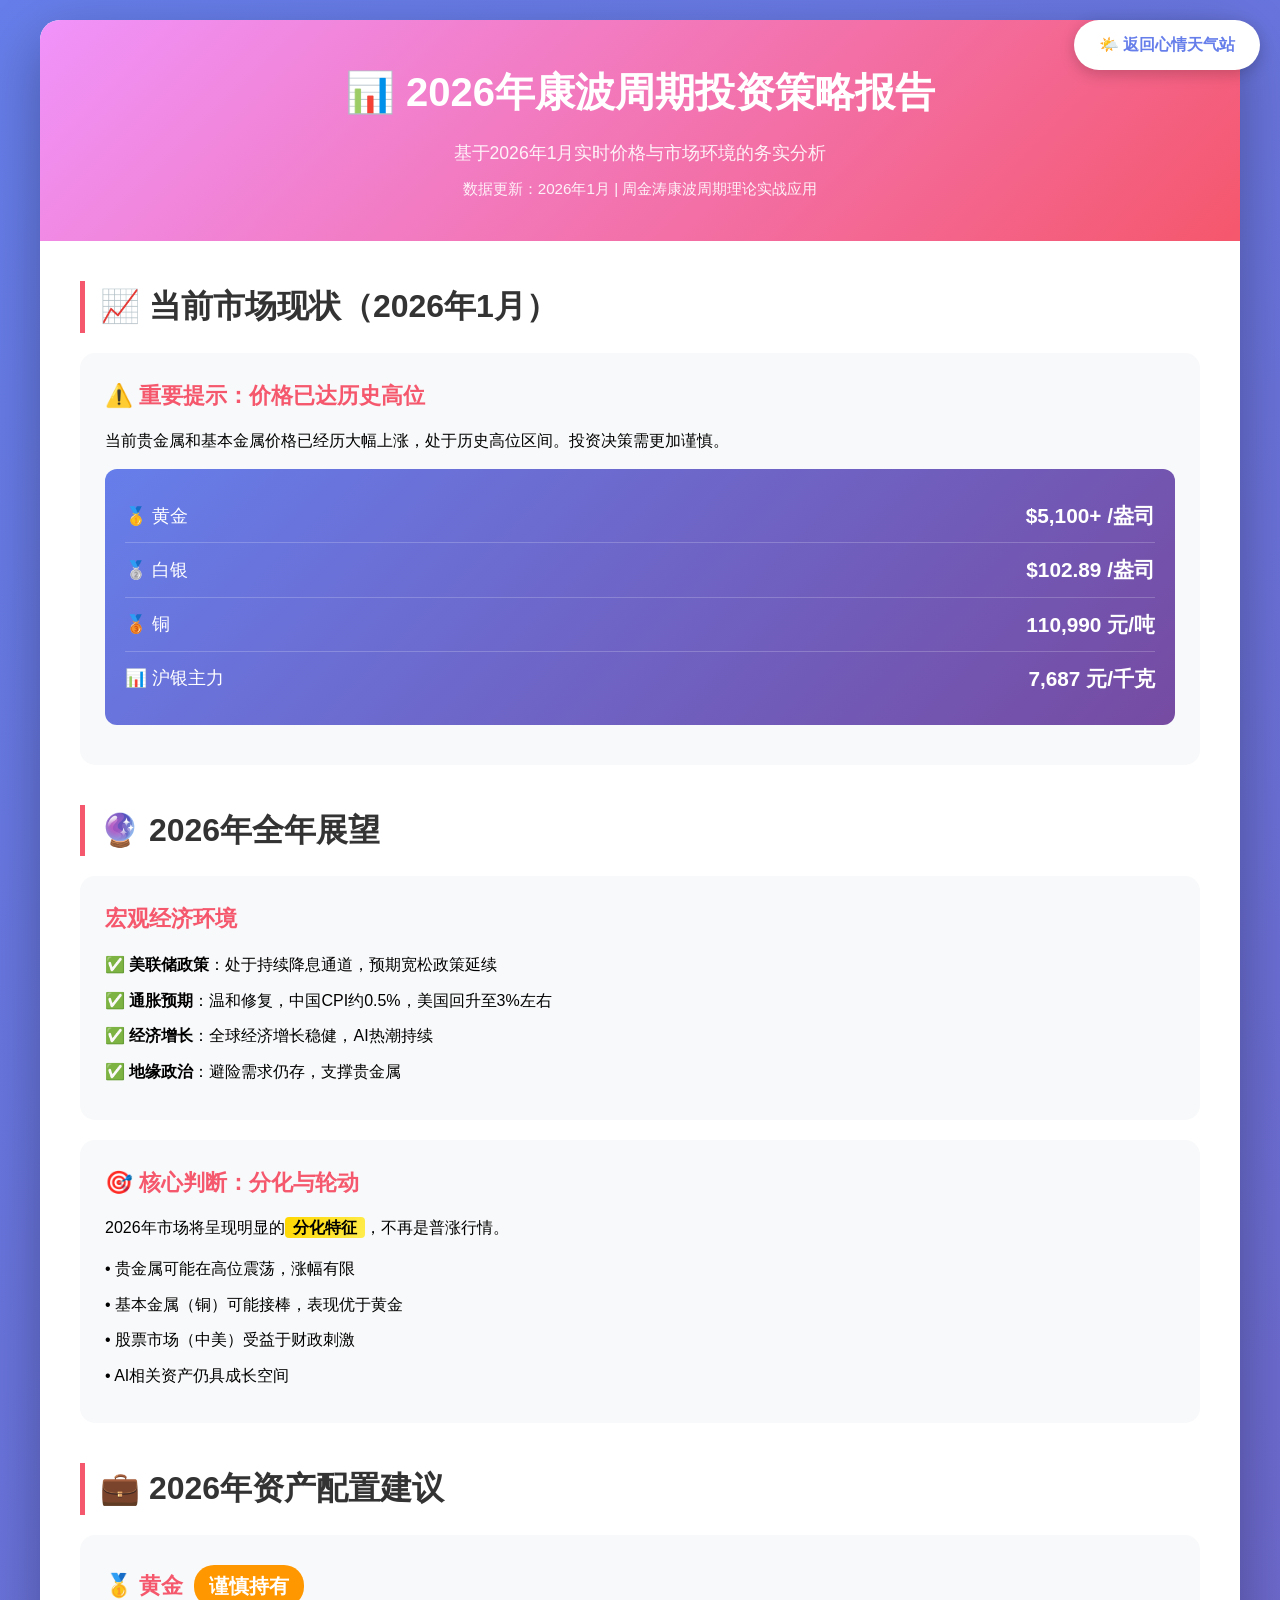
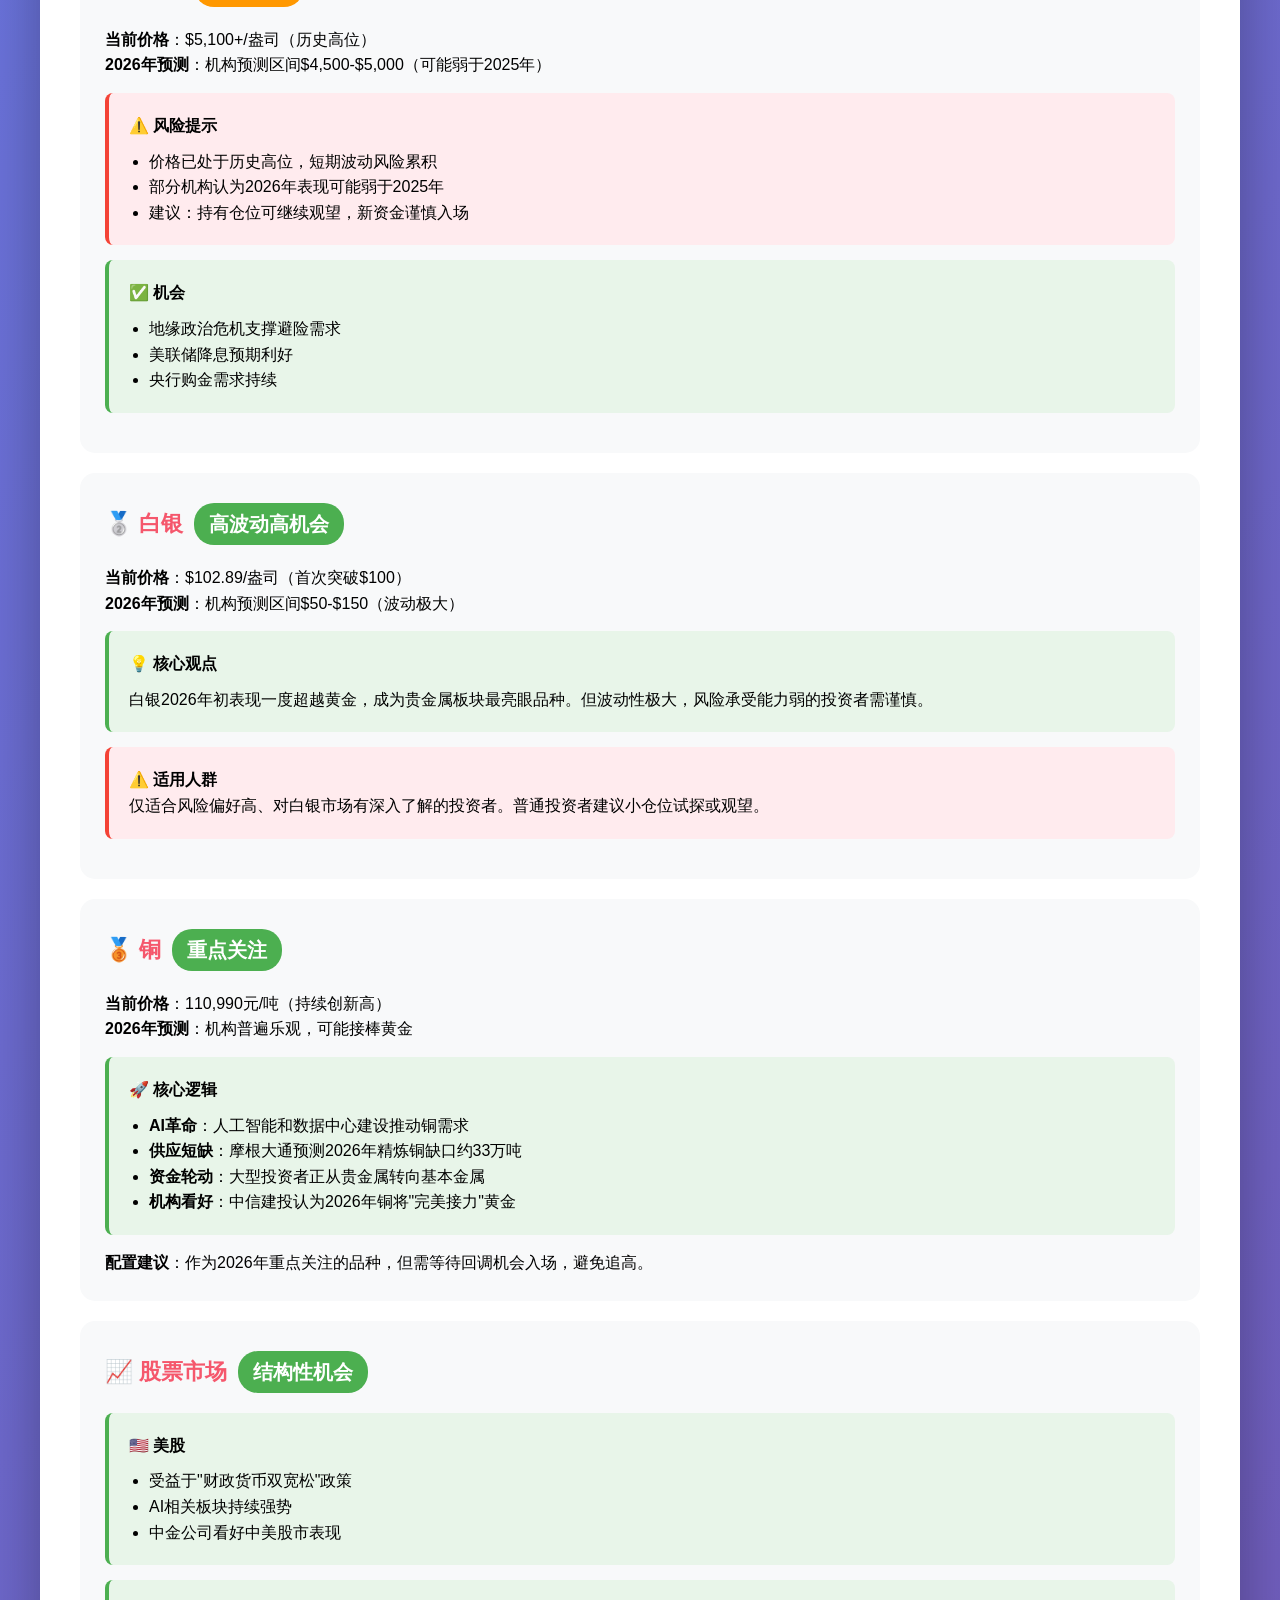
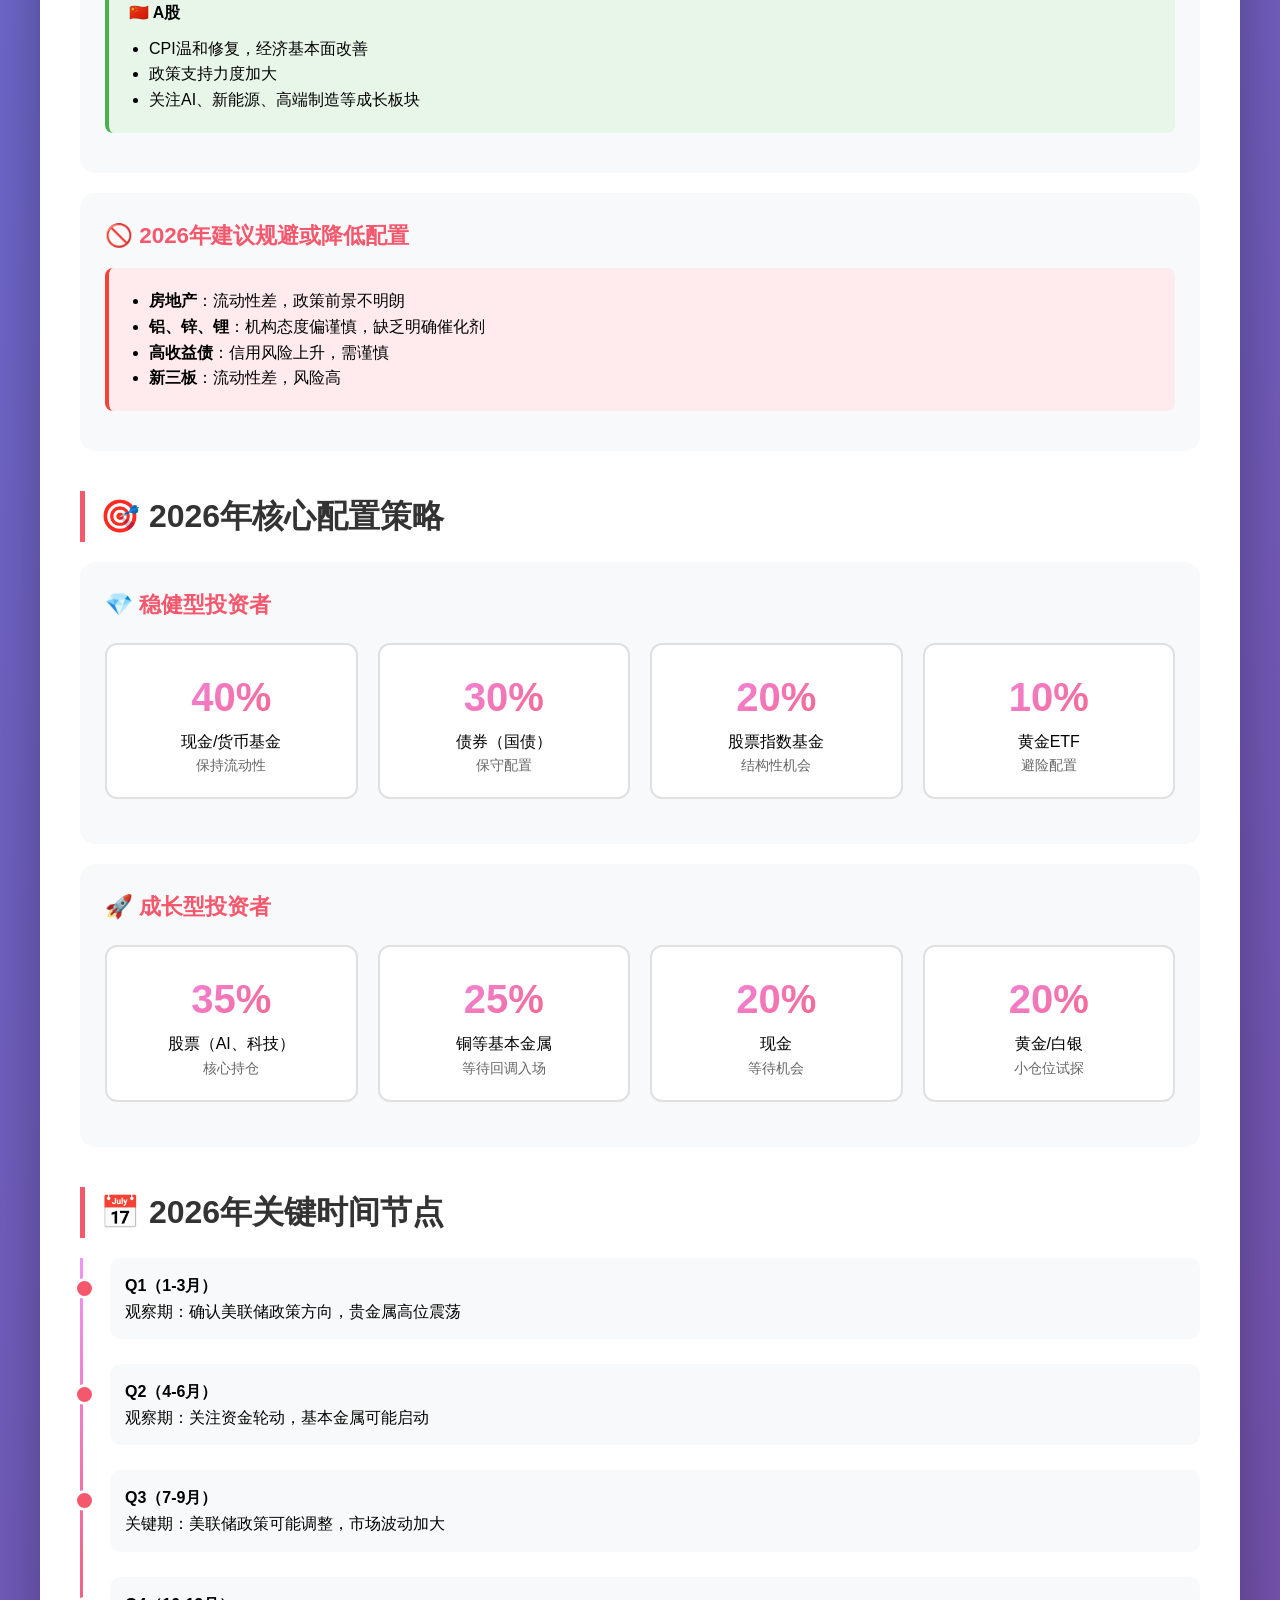
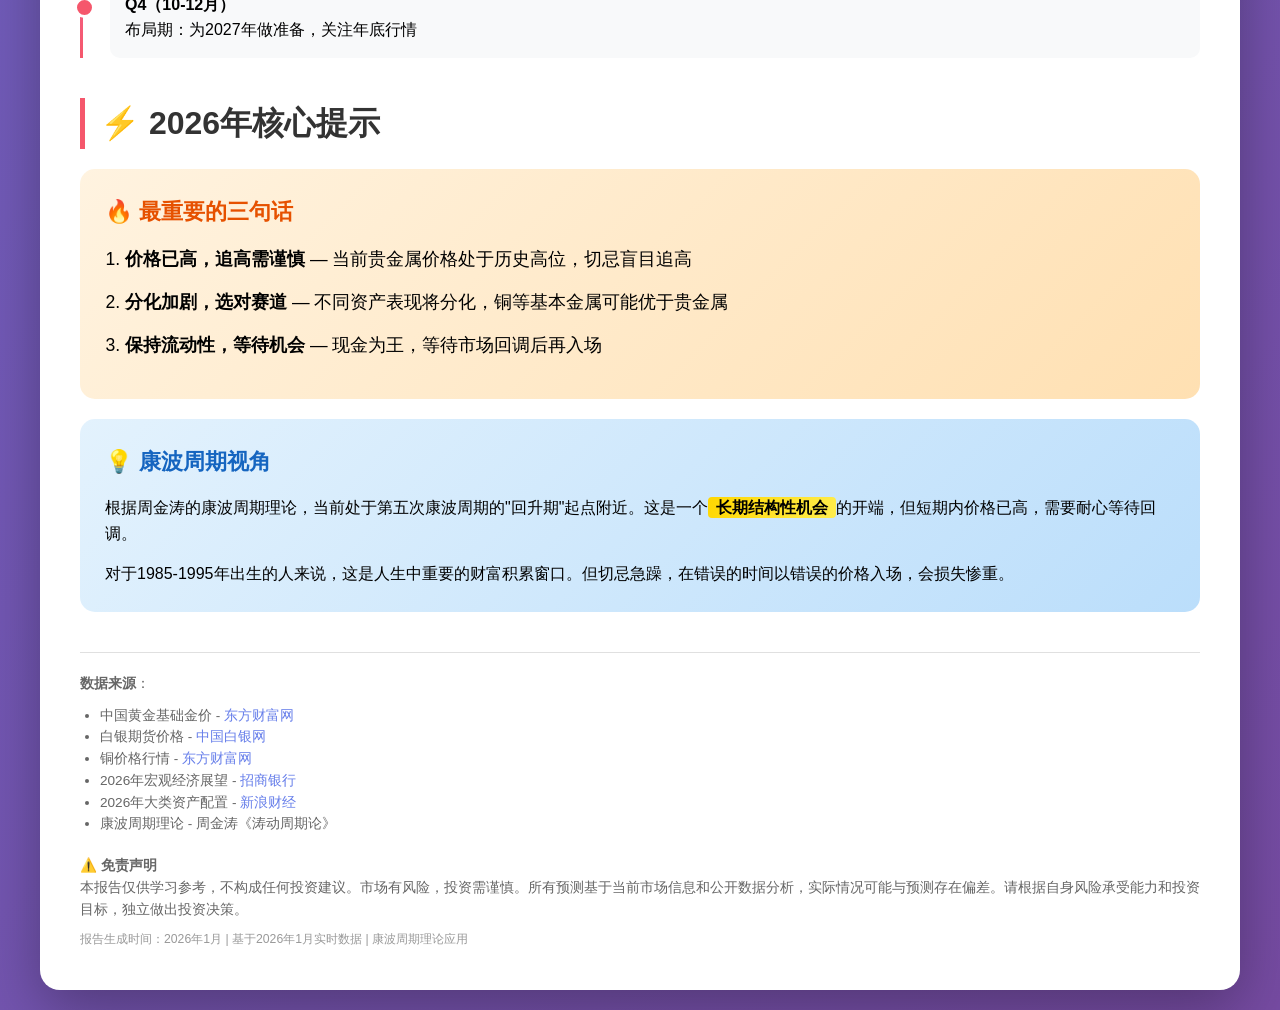
==== commit fd3c943a: "Add files via upload" ====
--- a/康波周期可视化报告.html
+++ b/康波周期可视化报告.html
@@ -3,7 +3,7 @@
 <head>
     <meta charset="UTF-8">
     <meta name="viewport" content="width=device-width, initial-scale=1.0">
-    <title>周金涛康波周期理论 - 未来五年资产走势预测</title>
+    <title>2026年康波周期投资策略报告</title>
     <style>
         * {
             margin: 0;
@@ -12,1247 +12,610 @@
         }
 
         body {
-            font-family: 'Microsoft YaHei', 'PingFang SC', -apple-system, BlinkMacSystemFont, sans-serif;
-            line-height: 1.8;
-            color: #333;
+            font-family: 'Microsoft YaHei', 'Segoe UI', sans-serif;
             background: linear-gradient(135deg, #667eea 0%, #764ba2 100%);
+            min-height: 100vh;
             padding: 20px;
+            line-height: 1.6;
         }
 
         .container {
-            max-width: 1400px;
+            max-width: 1200px;
             margin: 0 auto;
             background: white;
             border-radius: 20px;
-            box-shadow: 0 20px 60px rgba(0,0,0,0.3);
             overflow: hidden;
+            box-shadow: 0 20px 60px rgba(0, 0, 0, 0.3);
         }
 
         .header {
+            background: linear-gradient(135deg, #f093fb 0%, #f5576c 100%);
+            color: white;
+            padding: 40px;
+            text-align: center;
+        }
+
+        .header h1 {
+            font-size: 2.5em;
+            margin-bottom: 15px;
+        }
+
+        .header p {
+            font-size: 1.1em;
+            opacity: 0.9;
+        }
+
+        .nav-button {
+            position: absolute;
+            top: 20px;
+            right: 20px;
+            z-index: 100;
+        }
+
+        .nav-button a {
+            display: inline-block;
+            padding: 12px 25px;
+            background: white;
+            color: #667eea;
+            text-decoration: none;
+            border-radius: 25px;
+            font-weight: 600;
+            transition: all 0.3s;
+            box-shadow: 0 4px 15px rgba(0, 0, 0, 0.2);
+        }
+
+        .nav-button a:hover {
+            background: #667eea;
+            color: white;
+            transform: translateY(-2px);
+        }
+
+        .content {
+            padding: 40px;
+        }
+
+        .section {
+            margin-bottom: 40px;
+        }
+
+        .section-title {
+            font-size: 2em;
+            color: #333;
+            margin-bottom: 20px;
+            border-left: 5px solid #f5576c;
+            padding-left: 15px;
+        }
+
+        .card {
+            background: #f8f9fa;
+            padding: 25px;
+            border-radius: 15px;
+            margin-bottom: 20px;
+            transition: transform 0.3s, box-shadow 0.3s;
+        }
+
+        .card:hover {
+            transform: translateY(-5px);
+            box-shadow: 0 10px 30px rgba(0, 0, 0, 0.15);
+        }
+
+        .card-title {
+            font-size: 1.4em;
+            color: #f5576c;
+            margin-bottom: 15px;
+            font-weight: 600;
+        }
+
+        .price-box {
             background: linear-gradient(135deg, #667eea 0%, #764ba2 100%);
             color: white;
-            padding: 60px 40px;
-            text-align: center;
-        }
-
-        .header h1 {
-            font-size: 2.5em;
-            margin-bottom: 10px;
-            text-shadow: 2px 2px 4px rgba(0,0,0,0.2);
-        }
-
-        .header p {
-            font-size: 1.2em;
-            opacity: 0.9;
-        }
-
-        .content {
-            padding: 40px;
-        }
-
-        .section {
-            margin-bottom: 50px;
-        }
-
-        .section-title {
-            font-size: 2em;
-            color: #667eea;
-            margin-bottom: 30px;
-            padding-bottom: 15px;
-            border-bottom: 3px solid #667eea;
-            display: flex;
-            align-items: center;
-        }
-
-        .section-title::before {
-            content: "▶";
-            margin-right: 15px;
-            color: #764ba2;
-        }
-
-        .card {
-            background: #f8f9fa;
-            border-radius: 15px;
-            padding: 25px;
-            margin-bottom: 20px;
-            border-left: 5px solid #667eea;
-            transition: transform 0.3s, box-shadow 0.3s;
-        }
-
-        .card:hover {
-            transform: translateY(-5px);
-            box-shadow: 0 10px 30px rgba(102, 126, 234, 0.2);
-        }
-
-        .card-title {
-            font-size: 1.4em;
-            color: #764ba2;
-            margin-bottom: 15px;
-            font-weight: bold;
-        }
-
-        .cycle-diagram {
+            padding: 20px;
+            border-radius: 12px;
+            margin: 15px 0;
+        }
+
+        .price-item {
             display: flex;
             justify-content: space-between;
             align-items: center;
-            margin: 30px 0;
-            position: relative;
-        }
-
-        .cycle-stage {
-            flex: 1;
+            padding: 10px 0;
+            border-bottom: 1px solid rgba(255, 255, 255, 0.2);
+        }
+
+        .price-item:last-child {
+            border-bottom: none;
+        }
+
+        .price-label {
+            font-size: 1.1em;
+        }
+
+        .price-value {
+            font-size: 1.3em;
+            font-weight: 700;
+        }
+
+        .forecast-box {
+            background: #e8f5e9;
+            border-left: 4px solid #4caf50;
+            padding: 20px;
+            margin: 15px 0;
+            border-radius: 8px;
+        }
+
+        .risk-box {
+            background: #ffebee;
+            border-left: 4px solid #f44336;
+            padding: 20px;
+            margin: 15px 0;
+            border-radius: 8px;
+        }
+
+        .rating {
+            display: inline-block;
+            padding: 5px 15px;
+            border-radius: 20px;
+            font-weight: 600;
+            font-size: 0.9em;
+            margin: 5px;
+        }
+
+        .rating-high {
+            background: #4caf50;
+            color: white;
+        }
+
+        .rating-medium {
+            background: #ff9800;
+            color: white;
+        }
+
+        .rating-low {
+            background: #f44336;
+            color: white;
+        }
+
+        .allocation-grid {
+            display: grid;
+            grid-template-columns: repeat(auto-fit, minmax(250px, 1fr));
+            gap: 20px;
+            margin: 20px 0;
+        }
+
+        .allocation-item {
+            background: white;
+            padding: 20px;
+            border-radius: 12px;
+            border: 2px solid #e0e0e0;
             text-align: center;
-            padding: 20px 10px;
-            margin: 0 5px;
-            border-radius: 10px;
-            cursor: pointer;
             transition: all 0.3s;
         }
 
-        .cycle-stage:hover {
+        .allocation-item:hover {
+            border-color: #f5576c;
             transform: scale(1.05);
         }
 
-        .stage-recovery {
-            background: linear-gradient(135deg, #11998e 0%, #38ef7d 100%);
-            color: white;
-        }
-
-        .stage-prosperity {
+        .allocation-percent {
+            font-size: 2.5em;
+            font-weight: 700;
             background: linear-gradient(135deg, #f093fb 0%, #f5576c 100%);
-            color: white;
-        }
-
-        .stage-recession {
-            background: linear-gradient(135deg, #fa709a 0%, #fee140 100%);
-            color: white;
-        }
-
-        .stage-depression {
-            background: linear-gradient(135deg, #30cfd0 0%, #330867 100%);
-            color: white;
-        }
-
-        .stage-title {
-            font-size: 1.3em;
-            font-weight: bold;
-            margin-bottom: 10px;
-        }
-
-        .stage-desc {
-            font-size: 0.9em;
-            opacity: 0.95;
-        }
-
-        .current-position {
-            background: linear-gradient(135deg, #ff6b6b 0%, #ee5a6f 100%);
-            color: white;
-            padding: 30px;
-            border-radius: 15px;
-            margin: 30px 0;
-            text-align: center;
-            animation: pulse 2s infinite;
-        }
-
-        @keyframes pulse {
-            0%, 100% { transform: scale(1); }
-            50% { transform: scale(1.02); }
-        }
-
-        .current-position h3 {
-            font-size: 1.8em;
-            margin-bottom: 15px;
-        }
-
-        .asset-table {
-            width: 100%;
-            border-collapse: collapse;
-            margin: 20px 0;
-            border-radius: 10px;
-            overflow: hidden;
-            box-shadow: 0 5px 15px rgba(0,0,0,0.1);
-        }
-
-        .asset-table th {
-            background: linear-gradient(135deg, #667eea 0%, #764ba2 100%);
-            color: white;
-            padding: 15px;
-            text-align: left;
-            font-size: 1.1em;
-        }
-
-        .asset-table td {
-            padding: 15px;
-            border-bottom: 1px solid #e0e0e0;
-        }
-
-        .asset-table tr:hover {
-            background: #f0f0f0;
-        }
-
-        .star-rating {
-            color: #ffc107;
-            font-size: 1.2em;
-        }
-
-        .allocation-chart {
-            display: flex;
-            height: 400px;
-            margin: 30px 0;
-            gap: 20px;
-        }
-
-        .allocation-bar {
-            flex: 1;
-            display: flex;
-            flex-direction: column;
-            justify-content: flex-end;
-            position: relative;
-            border-radius: 10px 10px 0 0;
-            transition: all 0.3s;
-            cursor: pointer;
-        }
-
-        .allocation-bar:hover {
-            transform: scaleY(1.05);
-            filter: brightness(1.1);
-        }
-
-        .bar-stocks { background: linear-gradient(to top, #f093fb, #f5576c); }
-        .bar-bonds { background: linear-gradient(to top, #4facfe, #00f2fe); }
-        .bar-gold { background: linear-gradient(to top, #fa709a, #fee140); }
-        .bar-commodities { background: linear-gradient(to top, #43e97b, #38f9d7); }
-        .bar-realestate { background: linear-gradient(to top, #fa709a, #fee140); }
-
-        .bar-label {
-            position: absolute;
-            bottom: -30px;
-            left: 50%;
-            transform: translateX(-50%);
-            font-weight: bold;
-            white-space: nowrap;
-        }
-
-        .bar-value {
-            position: absolute;
-            top: -25px;
-            left: 50%;
-            transform: translateX(-50%);
-            font-weight: bold;
-            color: #333;
-        }
-
-        .bar-year {
-            position: absolute;
-            bottom: -55px;
-            left: 50%;
-            transform: translateX(-50%);
-            font-size: 0.9em;
-            color: #666;
+            -webkit-background-clip: text;
+            -webkit-text-fill-color: transparent;
+            background-clip: text;
         }
 
         .timeline {
             position: relative;
-            padding: 30px 0;
+            padding-left: 30px;
         }
 
         .timeline::before {
             content: '';
             position: absolute;
-            left: 50%;
+            left: 0;
             top: 0;
             bottom: 0;
-            width: 4px;
-            background: linear-gradient(to bottom, #667eea, #764ba2);
+            width: 3px;
+            background: linear-gradient(to bottom, #f093fb, #f5576c);
         }
 
         .timeline-item {
             position: relative;
-            margin-bottom: 40px;
-            padding: 0 50%;
-        }
-
-        .timeline-item:nth-child(odd) {
-            padding: 0 50% 0 0;
-            text-align: right;
-        }
-
-        .timeline-item:nth-child(even) {
-            padding: 0 0 0 50%;
-            text-align: left;
-        }
-
-        .timeline-dot {
+            margin-bottom: 25px;
+            padding: 15px;
+            background: #f8f9fa;
+            border-radius: 10px;
+        }
+
+        .timeline-item::before {
+            content: '';
             position: absolute;
-            left: 50%;
+            left: -36px;
             top: 20px;
-            transform: translateX(-50%);
-            width: 20px;
-            height: 20px;
+            width: 15px;
+            height: 15px;
             border-radius: 50%;
-            background: #667eea;
-            border: 4px solid white;
-            box-shadow: 0 0 0 4px #667eea;
-        }
-
-        .timeline-content {
-            background: #f8f9fa;
-            padding: 20px;
-            border-radius: 10px;
-            margin: 0 30px;
-            border-left: 4px solid #667eea;
-        }
-
-        .timeline-year {
-            font-size: 1.5em;
-            font-weight: bold;
-            color: #667eea;
-            margin-bottom: 10px;
-        }
-
-        .opportunity-box {
-            background: linear-gradient(135deg, #ffecd2 0%, #fcb69f 100%);
-            border-radius: 15px;
-            padding: 30px;
-            margin: 20px 0;
-            border-left: 6px solid #ff6b6b;
-        }
-
-        .opportunity-box h3 {
-            color: #d63031;
-            margin-bottom: 15px;
-            font-size: 1.6em;
-        }
-
-        .price-chart {
-            background: #f8f9fa;
-            padding: 30px;
-            border-radius: 15px;
-            margin: 20px 0;
-        }
-
-        .chart-visual {
-            display: flex;
-            align-items: flex-end;
-            justify-content: space-around;
-            height: 300px;
-            margin: 30px 0;
-            padding: 20px;
-            background: white;
-            border-radius: 10px;
-        }
-
-        .chart-bar {
-            width: 60px;
-            background: linear-gradient(to top, #667eea, #764ba2);
-            border-radius: 5px 5px 0 0;
-            position: relative;
-            transition: all 0.3s;
-            cursor: pointer;
-        }
-
-        .chart-bar:hover {
-            filter: brightness(1.2);
-            transform: scaleY(1.05);
-        }
-
-        .chart-bar::before {
-            content: attr(data-value);
-            position: absolute;
-            top: -25px;
-            left: 50%;
-            transform: translateX(-50%);
-            font-weight: bold;
-            font-size: 0.9em;
-            color: #333;
-        }
-
-        .chart-bar::after {
-            content: attr(data-label);
-            position: absolute;
-            bottom: -25px;
-            left: 50%;
-            transform: translateX(-50%);
+            background: #f5576c;
+            border: 3px solid white;
+        }
+
+        .highlight {
+            background: linear-gradient(120deg, #ffd700 0%, #ffed4e 100%);
+            padding: 2px 8px;
+            border-radius: 4px;
+            font-weight: 600;
+        }
+
+        .source {
             font-size: 0.85em;
             color: #666;
-            white-space: nowrap;
-        }
-
-        .action-list {
-            list-style: none;
-            padding: 0;
-        }
-
-        .action-item {
-            background: white;
-            padding: 20px;
-            margin-bottom: 15px;
-            border-radius: 10px;
-            border-left: 5px solid #667eea;
-            display: flex;
-            align-items: center;
-            transition: all 0.3s;
-        }
-
-        .action-item:hover {
-            transform: translateX(10px);
-            box-shadow: 0 5px 15px rgba(0,0,0,0.1);
-        }
-
-        .action-checkbox {
-            width: 30px;
-            height: 30px;
-            border: 3px solid #667eea;
-            border-radius: 5px;
-            margin-right: 15px;
-            flex-shrink: 0;
-        }
-
-        .risk-pyramid {
-            display: flex;
-            flex-direction: column;
-            align-items: center;
-            margin: 30px 0;
-        }
-
-        .pyramid-level {
-            text-align: center;
-            padding: 15px 30px;
-            margin: 5px 0;
-            border-radius: 5px;
-            font-weight: bold;
-            transition: all 0.3s;
-            cursor: pointer;
-        }
-
-        .pyramid-level:hover {
-            transform: scale(1.05);
-        }
-
-        .level-1 {
-            width: 30%;
-            background: linear-gradient(135deg, #f093fb 0%, #f5576c 100%);
-            color: white;
-        }
-
-        .level-2 {
-            width: 50%;
-            background: linear-gradient(135deg, #4facfe 0%, #00f2fe 100%);
-            color: white;
-        }
-
-        .level-3 {
-            width: 70%;
-            background: linear-gradient(135deg, #43e97b 0%, #38f9d7 100%);
-            color: white;
-        }
-
-        .level-4 {
-            width: 90%;
-            background: linear-gradient(135deg, #fa709a 0%, #fee140 100%);
-            color: white;
-        }
-
-        .info-box {
-            background: #e3f2fd;
-            border-left: 5px solid #2196f3;
-            padding: 20px;
-            margin: 20px 0;
-            border-radius: 5px;
-        }
-
-        .warning-box {
-            background: #fff3e0;
-            border-left: 5px solid #ff9800;
-            padding: 20px;
-            margin: 20px 0;
-            border-radius: 5px;
-        }
-
-        .success-box {
-            background: #e8f5e9;
-            border-left: 5px solid #4caf50;
-            padding: 20px;
-            margin: 20px 0;
-            border-radius: 5px;
-        }
-
-        .grid-container {
-            display: grid;
-            grid-template-columns: repeat(auto-fit, minmax(300px, 1fr));
-            gap: 20px;
-            margin: 20px 0;
-        }
-
-        .stat-card {
-            background: white;
-            padding: 25px;
-            border-radius: 15px;
-            text-align: center;
-            box-shadow: 0 5px 15px rgba(0,0,0,0.1);
-            transition: all 0.3s;
-        }
-
-        .stat-card:hover {
-            transform: translateY(-5px);
-            box-shadow: 0 10px 25px rgba(0,0,0,0.15);
-        }
-
-        .stat-value {
-            font-size: 2.5em;
-            font-weight: bold;
-            background: linear-gradient(135deg, #667eea 0%, #764ba2 100%);
-            -webkit-background-clip: text;
-            -webkit-text-fill-color: transparent;
-            margin-bottom: 10px;
-        }
-
-        .stat-label {
-            color: #666;
-            font-size: 1.1em;
-        }
-
-        .progress-bar {
-            width: 100%;
-            height: 30px;
-            background: #e0e0e0;
-            border-radius: 15px;
-            overflow: hidden;
-            margin: 15px 0;
-        }
-
-        .progress-fill {
-            height: 100%;
-            background: linear-gradient(90deg, #667eea 0%, #764ba2 100%);
-            display: flex;
-            align-items: center;
-            justify-content: center;
-            color: white;
-            font-weight: bold;
-            transition: width 0.5s;
-        }
-
-        .footer {
-            background: #2c3e50;
-            color: white;
-            padding: 30px;
-            text-align: center;
-            margin-top: 50px;
+            margin-top: 20px;
+            padding-top: 20px;
+            border-top: 1px solid #e0e0e0;
+        }
+
+        .source a {
+            color: #667eea;
+            text-decoration: none;
+        }
+
+        .source a:hover {
+            text-decoration: underline;
         }
 
         @media (max-width: 768px) {
-            .allocation-chart {
+            body {
+                padding: 10px;
+            }
+
+            .header {
+                padding: 30px 20px;
+            }
+
+            .header h1 {
+                font-size: 1.8em;
+            }
+
+            .content {
+                padding: 20px;
+            }
+
+            .section-title {
+                font-size: 1.5em;
+            }
+
+            .nav-button {
+                position: static;
+                text-align: center;
+                margin-bottom: 15px;
+            }
+
+            .nav-button a {
+                display: block;
+                width: 100%;
+                text-align: center;
+            }
+
+            .allocation-grid {
+                grid-template-columns: 1fr;
+            }
+
+            .price-item {
                 flex-direction: column;
-                height: auto;
-            }
-
-            .allocation-bar {
-                height: 60px;
-                margin-bottom: 60px;
-            }
-
-            .cycle-diagram {
-                flex-direction: column;
-            }
-
-            .chart-visual {
-                flex-wrap: wrap;
-                height: auto;
+                text-align: center;
+                gap: 5px;
+            }
+        }
+
+        @media (max-width: 480px) {
+            .header h1 {
+                font-size: 1.5em;
+            }
+
+            .section-title {
+                font-size: 1.3em;
+            }
+
+            .price-value {
+                font-size: 1.1em;
             }
         }
     </style>
 </head>
 <body>
     <div class="container">
-        <!-- 导航链接 -->
-        <div style="position: absolute; top: 20px; right: 20px; z-index: 100;">
-            <a href="index.html" style="
-                display: inline-block;
-                padding: 12px 25px;
-                background: white;
-                color: #667eea;
-                text-decoration: none;
-                border-radius: 25px;
-                font-size: 16px;
-                font-weight: 600;
-                transition: all 0.3s;
-                box-shadow: 0 4px 15px rgba(0, 0, 0, 0.2);
-            " onmouseover="this.style.background='#667eea'; this.style.color='white'; this.style.transform='translateY(-2px)'" onmouseout="this.style.background='white'; this.style.color='#667eea'; this.style.transform='translateY(0)'">
-                🌤️ 返回心情天气站
-            </a>
+        <!-- 导航按钮 -->
+        <div class="nav-button">
+            <a href="index.html">🌤️ 返回心情天气站</a>
         </div>
 
         <div class="header">
-            <h1>📊 周金涛康波周期理论</h1>
-            <p>未来五年资产走势预测报告（2025-2030）</p>
-            <p style="margin-top: 15px; font-size: 0.9em;">基于《涛动周期论》与康德拉季耶夫长波周期研究</p>
+            <h1>📊 2026年康波周期投资策略报告</h1>
+            <p>基于2026年1月实时价格与市场环境的务实分析</p>
+            <p style="margin-top: 10px; font-size: 0.95em;">数据更新：2026年1月 | 周金涛康波周期理论实战应用</p>
         </div>
 
         <div class="content">
-            <!-- 第一部分：康波周期核心框架 -->
-            <section class="section">
-                <h2 class="section-title">一、康波周期核心框架</h2>
-
-                <div class="card">
-                    <div class="card-title">什么是康波周期？</div>
-                    <p><strong>康德拉季耶夫周期（Kondratiev Wave）</strong>，简称"康波"，是经济长波周期理论，全长约<strong>50-60年</strong>。它由苏联经济学家康德拉季耶夫在1925年提出，周金涛先生将其发展并应用于投资实践。</p>
-                </div>
-
-                <div class="cycle-diagram">
-                    <div class="cycle-stage stage-recovery">
-                        <div class="stage-title">📈 回升期</div>
-                        <div class="stage-desc">
-                            经济↑ 通胀↓<br>
-                            新技术应用<br>
-                            10-15年
-                        </div>
-                    </div>
-                    <div class="cycle-stage stage-prosperity">
-                        <div class="stage-title">🔥 繁荣期</div>
-                        <div class="stage-desc">
-                            经济↑↑ 通胀↑<br>
-                            泡沫形成<br>
-                            10-15年
-                        </div>
-                    </div>
-                    <div class="cycle-stage stage-recession">
-                        <div class="stage-title">📉 衰退期</div>
-                        <div class="stage-desc">
-                            经济↓ 通胀↑<br>
-                            滞胀危机<br>
-                            10-15年
-                        </div>
-                    </div>
-                    <div class="cycle-stage stage-depression">
-                        <div class="stage-title">❄️ 萧条期</div>
-                        <div class="stage-desc">
-                            经济↓↓ 通胀↓<br>
-                            出清债务<br>
-                            10-15年
-                        </div>
-                    </div>
-                </div>
-
-                <div class="card">
-                    <div class="card-title">四周期嵌套模型</div>
-                    <div style="text-align: center; padding: 20px;">
-                        <div style="font-size: 1.2em; line-height: 2;">
-                            🌀 <strong>康波周期</strong>（50-60年）
-                            <br>├─ 🏠 房地产周期（15-20年）× 3
-                            <br>│  └─ ⚙️ 朱格拉周期（10年）× 2
-                            <br>│     └─ 📦 基钦周期（3-4年）× 3
-                        </div>
-                        <div style="margin-top: 20px; padding: 15px; background: #e8f5e9; border-radius: 10px;">
-                            <strong>"人生就是一场康波，三次房地产周期，九次固定资产投资"</strong>
-                            <br>—— 周金涛
-                        </div>
-                    </div>
-                </div>
-            </section>
-
-            <!-- 第二部分：当前周期位置 -->
-            <section class="section">
-                <h2 class="section-title">二、当前周期位置判断</h2>
-
-                <div class="current-position">
-                    <h3>📍 我们现在在哪里？</h3>
-                    <p style="font-size: 1.3em; margin: 15px 0;"><strong>第五波康波（1991-2025）萧条期末端</strong></p>
-                    <p>即将进入第六波康波（2025-2085）回升期</p>
-                    <div style="margin-top: 20px; font-size: 0.95em;">
-                        <span style="display: inline-block; padding: 10px 20px; background: rgba(255,255,255,0.2); border-radius: 20px; margin: 5px;">✓ 全球债务高企</span>
-                        <span style="display: inline-block; padding: 10px 20px; background: rgba(255,255,255,0.2); border-radius: 20px; margin: 5px;">✓ 低增长环境</span>
-                        <span style="display: inline-block; padding: 10px 20px; background: rgba(255,255,255,0.2); border-radius: 20px; margin: 5px;">✓ 新技术蓄势待发</span>
-                        <span style="display: inline-block; padding: 10px 20px; background: rgba(255,255,255,0.2); border-radius: 20px; margin: 5px;">✓ 地缘风险上升</span>
-                    </div>
-                </div>
+            <!-- 当前价格现状 -->
+            <div class="section">
+                <h2 class="section-title">📈 当前市场现状（2026年1月）</h2>
+
+                <div class="card">
+                    <div class="card-title">⚠️ 重要提示：价格已达历史高位</div>
+                    <p>当前贵金属和基本金属价格已经历大幅上涨，处于历史高位区间。投资决策需更加谨慎。</p>
+
+                    <div class="price-box">
+                        <div class="price-item">
+                            <span class="price-label">🥇 黄金</span>
+                            <span class="price-value">$5,100+ /盎司</span>
+                        </div>
+                        <div class="price-item">
+                            <span class="price-label">🥈 白银</span>
+                            <span class="price-value">$102.89 /盎司</span>
+                        </div>
+                        <div class="price-item">
+                            <span class="price-label">🥉 铜</span>
+                            <span class="price-value">110,990 元/吨</span>
+                        </div>
+                        <div class="price-item">
+                            <span class="price-label">📊 沪银主力</span>
+                            <span class="price-value">7,687 元/千克</span>
+                        </div>
+                    </div>
+                </div>
+            </div>
+
+            <!-- 2026年展望 -->
+            <div class="section">
+                <h2 class="section-title">🔮 2026年全年展望</h2>
+
+                <div class="card">
+                    <div class="card-title">宏观经济环境</div>
+                    <ul style="list-style: none; padding: 0;">
+                        <li style="margin: 10px 0;">✅ <strong>美联储政策</strong>：处于持续降息通道，预期宽松政策延续</li>
+                        <li style="margin: 10px 0;">✅ <strong>通胀预期</strong>：温和修复，中国CPI约0.5%，美国回升至3%左右</li>
+                        <li style="margin: 10px 0;">✅ <strong>经济增长</strong>：全球经济增长稳健，AI热潮持续</li>
+                        <li style="margin: 10px 0;">✅ <strong>地缘政治</strong>：避险需求仍存，支撑贵金属</li>
+                    </ul>
+                </div>
+
+                <div class="card">
+                    <div class="card-title">🎯 核心判断：分化与轮动</div>
+                    <p>2026年市场将呈现明显的<span class="highlight">分化特征</span>，不再是普涨行情。</p>
+                    <ul style="list-style: none; padding: 0; margin-top: 15px;">
+                        <li style="margin: 10px 0;">• 贵金属可能在高位震荡，涨幅有限</li>
+                        <li style="margin: 10px 0;">• 基本金属（铜）可能接棒，表现优于黄金</li>
+                        <li style="margin: 10px 0;">• 股票市场（中美）受益于财政刺激</li>
+                        <li style="margin: 10px 0;">• AI相关资产仍具成长空间</li>
+                    </ul>
+                </div>
+            </div>
+
+            <!-- 各资产类别分析 -->
+            <div class="section">
+                <h2 class="section-title">💼 2026年资产配置建议</h2>
+
+                <!-- 黄金 -->
+                <div class="card">
+                    <div class="card-title">🥇 黄金 <span class="rating rating-medium">谨慎持有</span></div>
+                    <p><strong>当前价格</strong>：$5,100+/盎司（历史高位）</p>
+                    <p><strong>2026年预测</strong>：机构预测区间$4,500-$5,000（可能弱于2025年）</p>
+
+                    <div class="risk-box">
+                        <strong>⚠️ 风险提示</strong>
+                        <ul style="margin-top: 10px; padding-left: 20px;">
+                            <li>价格已处于历史高位，短期波动风险累积</li>
+                            <li>部分机构认为2026年表现可能弱于2025年</li>
+                            <li>建议：持有仓位可继续观望，新资金谨慎入场</li>
+                        </ul>
+                    </div>
+
+                    <div class="forecast-box">
+                        <strong>✅ 机会</strong>
+                        <ul style="margin-top: 10px; padding-left: 20px;">
+                            <li>地缘政治危机支撑避险需求</li>
+                            <li>美联储降息预期利好</li>
+                            <li>央行购金需求持续</li>
+                        </ul>
+                    </div>
+                </div>
+
+                <!-- 白银 -->
+                <div class="card">
+                    <div class="card-title">🥈 白银 <span class="rating rating-high">高波动高机会</span></div>
+                    <p><strong>当前价格</strong>：$102.89/盎司（首次突破$100）</p>
+                    <p><strong>2026年预测</strong>：机构预测区间$50-$150（波动极大）</p>
+
+                    <div class="forecast-box">
+                        <strong>💡 核心观点</strong>
+                        <p style="margin-top: 10px;">白银2026年初表现一度超越黄金，成为贵金属板块最亮眼品种。但波动性极大，风险承受能力弱的投资者需谨慎。</p>
+                    </div>
+
+                    <div class="risk-box">
+                        <strong>⚠️ 适用人群</strong>
+                        <p>仅适合风险偏好高、对白银市场有深入了解的投资者。普通投资者建议小仓位试探或观望。</p>
+                    </div>
+                </div>
+
+                <!-- 铜 -->
+                <div class="card">
+                    <div class="card-title">🥉 铜 <span class="rating rating-high">重点关注</span></div>
+                    <p><strong>当前价格</strong>：110,990元/吨（持续创新高）</p>
+                    <p><strong>2026年预测</strong>：机构普遍乐观，可能接棒黄金</p>
+
+                    <div class="forecast-box">
+                        <strong>🚀 核心逻辑</strong>
+                        <ul style="margin-top: 10px; padding-left: 20px;">
+                            <li><strong>AI革命</strong>：人工智能和数据中心建设推动铜需求</li>
+                            <li><strong>供应短缺</strong>：摩根大通预测2026年精炼铜缺口约33万吨</li>
+                            <li><strong>资金轮动</strong>：大型投资者正从贵金属转向基本金属</li>
+                            <li><strong>机构看好</strong>：中信建投认为2026年铜将"完美接力"黄金</li>
+                        </ul>
+                    </div>
+
+                    <p style="margin-top: 15px;"><strong>配置建议</strong>：作为2026年重点关注的品种，但需等待回调机会入场，避免追高。</p>
+                </div>
+
+                <!-- 股票 -->
+                <div class="card">
+                    <div class="card-title">📈 股票市场 <span class="rating rating-high">结构性机会</span></div>
+
+                    <div class="forecast-box">
+                        <strong>🇺🇸 美股</strong>
+                        <ul style="margin-top: 10px; padding-left: 20px;">
+                            <li>受益于"财政货币双宽松"政策</li>
+                            <li>AI相关板块持续强势</li>
+                            <li>中金公司看好中美股市表现</li>
+                        </ul>
+                    </div>
+
+                    <div class="forecast-box">
+                        <strong>🇨🇳 A股</strong>
+                        <ul style="margin-top: 10px; padding-left: 20px;">
+                            <li>CPI温和修复，经济基本面改善</li>
+                            <li>政策支持力度加大</li>
+                            <li>关注AI、新能源、高端制造等成长板块</li>
+                        </ul>
+                    </div>
+                </div>
+
+                <!-- 规避资产 -->
+                <div class="card">
+                    <div class="card-title">🚫 2026年建议规避或降低配置</div>
+
+                    <div class="risk-box">
+                        <ul style="padding-left: 20px;">
+                            <li><strong>房地产</strong>：流动性差，政策前景不明朗</li>
+                            <li><strong>铝、锌、锂</strong>：机构态度偏谨慎，缺乏明确催化剂</li>
+                            <li><strong>高收益债</strong>：信用风险上升，需谨慎</li>
+                            <li><strong>新三板</strong>：流动性差，风险高</li>
+                        </ul>
+                    </div>
+                </div>
+            </div>
+
+            <!-- 配置建议 -->
+            <div class="section">
+                <h2 class="section-title">🎯 2026年核心配置策略</h2>
+
+                <div class="card">
+                    <div class="card-title">💎 稳健型投资者</div>
+                    <div class="allocation-grid">
+                        <div class="allocation-item">
+                            <div class="allocation-percent">40%</div>
+                            <p>现金/货币基金</p>
+                            <p style="font-size: 0.9em; color: #666;">保持流动性</p>
+                        </div>
+                        <div class="allocation-item">
+                            <div class="allocation-percent">30%</div>
+                            <p>债券（国债）</p>
+                            <p style="font-size: 0.9em; color: #666;">保守配置</p>
+                        </div>
+                        <div class="allocation-item">
+                            <div class="allocation-percent">20%</div>
+                            <p>股票指数基金</p>
+                            <p style="font-size: 0.9em; color: #666;">结构性机会</p>
+                        </div>
+                        <div class="allocation-item">
+                            <div class="allocation-percent">10%</div>
+                            <p>黄金ETF</p>
+                            <p style="font-size: 0.9em; color: #666;">避险配置</p>
+                        </div>
+                    </div>
+                </div>
+
+                <div class="card">
+                    <div class="card-title">🚀 成长型投资者</div>
+                    <div class="allocation-grid">
+                        <div class="allocation-item">
+                            <div class="allocation-percent">35%</div>
+                            <p>股票（AI、科技）</p>
+                            <p style="font-size: 0.9em; color: #666;">核心持仓</p>
+                        </div>
+                        <div class="allocation-item">
+                            <div class="allocation-percent">25%</div>
+                            <p>铜等基本金属</p>
+                            <p style="font-size: 0.9em; color: #666;">等待回调入场</p>
+                        </div>
+                        <div class="allocation-item">
+                            <div class="allocation-percent">20%</div>
+                            <p>现金</p>
+                            <p style="font-size: 0.9em; color: #666;">等待机会</p>
+                        </div>
+                        <div class="allocation-item">
+                            <div class="allocation-percent">20%</div>
+                            <p>黄金/白银</p>
+                            <p style="font-size: 0.9em; color: #666;">小仓位试探</p>
+                        </div>
+                    </div>
+                </div>
+            </div>
+
+            <!-- 时间轴 -->
+            <div class="section">
+                <h2 class="section-title">📅 2026年关键时间节点</h2>
 
                 <div class="timeline">
                     <div class="timeline-item">
-                        <div class="timeline-dot"></div>
-                        <div class="timeline-content">
-                            <div class="timeline-year">1991-2000</div>
-                            <p><strong>第五波康波回升期</strong><br>PC/互联网技术兴起，信息技术革命启动</p>
-                        </div>
+                        <strong>Q1（1-3月）</strong>
+                        <p>观察期：确认美联储政策方向，贵金属高位震荡</p>
                     </div>
                     <div class="timeline-item">
-                        <div class="timeline-dot"></div>
-                        <div class="timeline-content">
-                            <div class="timeline-year">2000-2008</div>
-                            <p><strong>第五波康波繁荣期</strong><br>互联网泡沫破裂后复苏，全球经济高速增长</p>
-                        </div>
+                        <strong>Q2（4-6月）</strong>
+                        <p>观察期：关注资金轮动，基本金属可能启动</p>
                     </div>
                     <div class="timeline-item">
-                        <div class="timeline-dot"></div>
-                        <div class="timeline-content">
-                            <div class="timeline-year">2008-2015</div>
-                            <p><strong>第五波康波衰退期</strong><br>次贷危机爆发，全球进入量化宽松时代</p>
-                        </div>
+                        <strong>Q3（7-9月）</strong>
+                        <p>关键期：美联储政策可能调整，市场波动加大</p>
                     </div>
                     <div class="timeline-item">
-                        <div class="timeline-dot"></div>
-                        <div class="timeline-content">
-                            <div class="timeline-year">2015-2025</div>
-                            <p><strong>第五波康波萧条期</strong><br>去杠杆、出清产能，等待新技术革命</p>
-                        </div>
-                    </div>
-                    <div class="timeline-item">
-                        <div class="timeline-dot"></div>
-                        <div class="timeline-content">
-                            <div class="timeline-year">2025-2030</div>
-                            <p><strong>第六波康波回升期（即将开始）</strong><br>AI/新能源/生物技术驱动，新周期启动</p>
-                        </div>
-                    </div>
-                </div>
-            </section>
-
-            <!-- 第三部分：资产表现对比 -->
-            <section class="section">
-                <h2 class="section-title">三、康波各阶段资产表现对比</h2>
-
-                <table class="asset-table">
-                    <thead>
-                        <tr>
-                            <th>资产类别</th>
-                            <th>回升期</th>
-                            <th>繁荣期</th>
-                            <th>衰退期</th>
-                            <th>萧条期</th>
-                            <th>2025-2030</th>
-                        </tr>
-                    </thead>
-                    <tbody>
-                        <tr>
-                            <td><strong>📈 股票</strong></td>
-                            <td><span class="star-rating">★★★★★</span></td>
-                            <td><span class="star-rating">★★★★★</span></td>
-                            <td><span class="star-rating">★★☆☆☆</span></td>
-                            <td><span class="star-rating">★☆☆☆☆</span></td>
-                            <td><span class="star-rating">★★★☆☆→★★★★★</span></td>
-                        </tr>
-                        <tr>
-                            <td><strong>🛢️ 大宗商品</strong></td>
-                            <td><span class="star-rating">★★★☆☆</span></td>
-                            <td><span class="star-rating">★★★★★</span></td>
-                            <td><span class="star-rating">★★★★☆</span></td>
-                            <td><span class="star-rating">★★☆☆☆</span></td>
-                            <td><span class="star-rating">★★☆☆☆→★★★★★</span></td>
-                        </tr>
-                        <tr>
-                            <td><strong>🥇 黄金</strong></td>
-                            <td><span class="star-rating">★★★☆☆</span></td>
-                            <td><span class="star-rating">★★☆☆☆</span></td>
-                            <td><span class="star-rating">★★★★★</span></td>
-                            <td><span class="star-rating">★★★★★</span></td>
-                            <td><span class="star-rating">★★★★★→★★☆☆☆</span></td>
-                        </tr>
-                        <tr>
-                            <td><strong>🏠 房地产</strong></td>
-                            <td><span class="star-rating">★★★★☆</span></td>
-                            <td><span class="star-rating">★★★★★</span></td>
-                            <td><span class="star-rating">★★☆☆☆</span></td>
-                            <td><span class="star-rating">★☆☆☆☆</span></td>
-                            <td><span class="star-rating">★★☆☆☆→★★★★☆</span></td>
-                        </tr>
-                        <tr>
-                            <td><strong>💰 债券</strong></td>
-                            <td><span class="star-rating">★★★☆☆</span></td>
-                            <td><span class="star-rating">★★☆☆☆</span></td>
-                            <td><span class="star-rating">★★☆☆☆</span></td>
-                            <td><span class="star-rating">★★★★☆</span></td>
-                            <td><span class="star-rating">★★★★☆→★★☆☆☆</span></td>
-                        </tr>
-                        <tr>
-                            <td><strong>💵 现金</strong></td>
-                            <td><span class="star-rating">★★☆☆☆</span></td>
-                            <td><span class="star-rating">★★☆☆☆</span></td>
-                            <td><span class="star-rating">★★★★☆</span></td>
-                            <td><span class="star-rating">★★★★★</span></td>
-                            <td><span class="star-rating">★★★★☆→★★☆☆☆</span></td>
-                        </tr>
-                    </tbody>
-                </table>
-            </section>
-
-            <!-- 第四部分：2025-2030资产配置 -->
-            <section class="section">
-                <h2 class="section-title">四、2025-2030年资产配置路线图</h2>
-
-                <div class="grid-container">
-                    <div class="stat-card">
-                        <div class="stat-value">2025</div>
-                        <div class="stat-label">防守反击年</div>
-                        <p style="margin-top: 10px; color: #999;">萧条期末端</p>
-                    </div>
-                    <div class="stat-card">
-                        <div class="stat-value">2026</div>
-                        <div class="stat-label">谨慎乐观年</div>
-                        <p style="margin-top: 10px; color: #999;">过渡期</p>
-                    </div>
-                    <div class="stat-card">
-                        <div class="stat-value">2027</div>
-                        <div class="stat-label">积极布局年</div>
-                        <p style="margin-top: 10px; color: #999;">回升初期</p>
-                    </div>
-                    <div class="stat-card">
-                        <div class="stat-value">2030</div>
-                        <div class="stat-label">财富机会年</div>
-                        <p style="margin-top: 10px; color: #999;">人生第三次机会</p>
-                    </div>
-                </div>
-
-                <h3 style="margin: 30px 0 20px 0; color: #667eea;">资产配置变化趋势（2025-2030）</h3>
-                <div class="allocation-chart">
-                    <div class="allocation-bar bar-stocks" style="height: 30%;">
-                        <span class="bar-value">30%</span>
-                        <span class="bar-label">股票</span>
-                        <span class="bar-year">2025→50%</span>
-                    </div>
-                    <div class="allocation-bar bar-bonds" style="height: 35%;">
-                        <span class="bar-value">35%</span>
-                        <span class="bar-label">现金/债券</span>
-                        <span class="bar-year">2025→10%</span>
-                    </div>
-                    <div class="allocation-bar bar-gold" style="height: 25%;">
-                        <span class="bar-value">25%</span>
-                        <span class="bar-label">黄金</span>
-                        <span class="bar-year">2025→5%</span>
-                    </div>
-                    <div class="allocation-bar bar-commodities" style="height: 10%;">
-                        <span class="bar-value">10%</span>
-                        <span class="bar-label">商品</span>
-                        <span class="bar-year">2025→30%</span>
-                    </div>
-                </div>
-
-                <div class="card">
-                    <div class="card-title">📊 分年度配置建议</div>
-
-                    <div style="margin: 20px 0;">
-                        <h4 style="color: #667eea; margin-bottom: 10px;">2025年：萧条期末端 - 防守反击</h4>
-                        <div class="progress-bar">
-                            <div class="progress-fill" style="width: 30%;">现金/债券 30%</div>
-                        </div>
-                        <div class="progress-bar">
-                            <div class="progress-fill" style="width: 25%; background: linear-gradient(90deg, #fa709a, #fee140);">黄金 25%</div>
-                        </div>
-                        <div class="progress-bar">
-                            <div class="progress-fill" style="width: 15%; background: linear-gradient(90deg, #f093fb, #f5576c);">股票 15%</div>
-                        </div>
-                        <div class="progress-bar">
-                            <div class="progress-fill" style="width: 15%; background: linear-gradient(90deg, #4facfe, #00f2fe);">高等级债券 15%</div>
-                        </div>
-                        <div class="progress-bar">
-                            <div class="progress-fill" style="width: 5%; background: linear-gradient(90deg, #43e97b, #38f9d7);">商品 5%</div>
-                        </div>
-                    </div>
-
-                    <div style="margin: 30px 0; padding-top: 20px; border-top: 2px solid #e0e0e0;">
-                        <h4 style="color: #667eea; margin-bottom: 10px;">2028-2030年：繁荣初期 - 拥抱泡沫</h4>
-                        <div class="progress-bar">
-                            <div class="progress-fill" style="width: 50%; background: linear-gradient(90deg, #f093fb, #f5576c);">股票 50%</div>
-                        </div>
-                        <div class="progress-bar">
-                            <div class="progress-fill" style="width: 25%; background: linear-gradient(90deg, #43e97b, #38f9d7);">商品 25%</div>
-                        </div>
-                        <div class="progress-bar">
-                            <div class="progress-fill" style="width: 15%; background: linear-gradient(90deg, #fa709a, #fee140);">房地产 15%</div>
-                        </div>
-                        <div class="progress-bar">
-                            <div class="progress-fill" style="width: 10%; background: linear-gradient(90deg, #4facfe, #00f2fe);">现金/债券 10%</div>
-                        </div>
-                    </div>
-                </div>
-            </section>
-
-            <!-- 第五部分：黄金预测 -->
-            <section class="section">
-                <h2 class="section-title">五、黄金价格走势预测</h2>
-
-                <div class="price-chart">
-                    <h3 style="color: #667eea; margin-bottom: 20px;">🥇 黄金价格预测（美元/盎司）</h3>
-                    <div class="chart-visual">
-                        <div class="chart-bar" style="height: 70%;" data-value="2400" data-label="2025"></div>
-                        <div class="chart-bar" style="height: 80%;" data-value="2700" data-label="2026"></div>
-                        <div class="chart-bar" style="height: 95%;" data-value="3000" data-label="2027"></div>
-                        <div class="chart-bar" style="height: 85%;" data-value="2800" data-label="2028"></div>
-                        <div class="chart-bar" style="height: 75%;" data-value="2600" data-label="2029"></div>
-                        <div class="chart-bar" style="height: 70%;" data-value="2500" data-label="2030"></div>
-                    </div>
-                    <div class="info-box">
-                        <strong>核心逻辑：</strong>
-                        <ul style="margin-top: 10px; padding-left: 20px;">
-                            <li>2025-2027：美元信用风险、地缘政治、滞胀驱动</li>
-                            <li>2028后：经济复苏，避险需求下降</li>
-                        </ul>
-                    </div>
-                    <div class="warning-box">
-                        <strong>⚠️ 配置策略：</strong> 2025-2027年超配（20-25%），享受独立行情；2028年后逐步减仓（5-10%），转配风险资产
-                    </div>
-                </div>
-            </section>
-
-            <!-- 第六部分：股市预测 -->
-            <section class="section">
-                <h2 class="section-title">六、股票市场走势预测</h2>
-
-                <div class="card">
-                    <div class="card-title">📈 A股走势预测（沪深300指数）</div>
-                    <div class="chart-visual">
-                        <div class="chart-bar" style="height: 35%; background: linear-gradient(to top, #43e97b, #38f9d7);" data-value="3500" data-label="2025"></div>
-                        <div class="chart-bar" style="height: 45%; background: linear-gradient(to top, #4facfe, #00f2fe);" data-value="4000" data-label="2026"></div>
-                        <div class="chart-bar" style="height: 55%; background: linear-gradient(to top, #667eea, #764ba2);" data-value="4500" data-label="2027"></div>
-                        <div class="chart-bar" style="height: 70%; background: linear-gradient(to top, #f093fb, #f5576c);" data-value="5500" data-label="2028"></div>
-                        <div class="chart-bar" style="height: 85%; background: linear-gradient(to top, #fa709a, #fee140);" data-value="6500" data-label="2029"></div>
-                        <div class="chart-bar" style="height: 100%; background: linear-gradient(to top, #f093fb, #f5576c);" data-value="8000" data-label="2030"></div>
-                    </div>
-                </div>
-
-                <div class="grid-container">
-                    <div class="card">
-                        <div class="card-title">🤖 人工智能</div>
-                        <p>算力基础设施、AGI应用、AI芯片</p>
-                    </div>
-                    <div class="card">
-                        <div class="card-title">🔋 新能源</div>
-                        <p>储能技术、氢能、锂电、核聚变</p>
-                    </div>
-                    <div class="card">
-                        <div class="card-title">💊 生物医药</div>
-                        <p>基因治疗、抗衰老、脑机接口</p>
-                    </div>
-                    <div class="card">
-                        <div class="card-title">🏭 高端制造</div>
-                        <p>机器人、航空航天、新材料</p>
-                    </div>
-                    <div class="card">
-                        <div class="card-title">⛏️ 资源类</div>
-                        <p>锂、铜、稀土、钴、镍</p>
-                    </div>
-                </div>
-            </section>
-
-            <!-- 第七部分：人生财富机会 -->
-            <section class="section">
-                <h2 class="section-title">七、人生财富三次机会</h2>
-
-                <div class="opportunity-box">
-                    <h3>💎 周金涛经典论断</h3>
-                    <p style="font-size: 1.1em; line-height: 1.8;">
-                        "人的一生中，所能获得的机会，理论上只有<strong>三次</strong>，如果每一个机会都没抓到，你的一生肯定就是穷人了。而抓住任何一个机会，都能使你至少成为<strong>中产阶级</strong>。"
-                    </p>
-                </div>
-
-                <div class="timeline">
-                    <div class="timeline-item">
-                        <div class="timeline-dot"></div>
-                        <div class="timeline-content">
-                            <div class="timeline-year">1999年 & 2008年</div>
-                            <p><strong>第一次机会（已结束）</strong></p>
-                            <ul style="margin-top: 10px; padding-left: 20px;">
-                                <li>1999：互联网泡沫</li>
-                                <li>2008：房地产/大宗商品牛市</li>
-                            </ul>
-                        </div>
-                    </div>
-                    <div class="timeline-item">
-                        <div class="timeline-dot"></div>
-                        <div class="timeline-content">
-                            <div class="timeline-year">2019年</div>
-                            <p><strong>第二次机会（已结束）</strong></p>
-                            <ul style="margin-top: 10px; padding-left: 20px;">
-                                <li>A股科技股牛市起点</li>
-                                <li>疫情后流动性宽松</li>
-                            </ul>
-                        </div>
-                    </div>
-                    <div class="timeline-item">
-                        <div class="timeline-dot" style="background: #ff6b6b; box-shadow: 0 0 0 4px #ff6b6b;"></div>
-                        <div class="timeline-content" style="border-left-color: #ff6b6b; background: #fff3e0;">
-                            <div class="timeline-year" style="color: #ff6b6b;">2030年 ⭐</div>
-                            <p><strong>第三次机会（即将到来！）</strong></p>
-                            <ul style="margin-top: 10px; padding-left: 20px;">
-                                <li>AI/新能源/生物技术革命</li>
-                                <li>人生最重要的一次机会</li>
-                                <li>建议：2025-2027年开始布局</li>
-                            </ul>
-                        </div>
-                    </div>
-                </div>
-
-                <div class="card">
-                    <div class="card-title">🎯 不同年龄段的机会</div>
-                    <table class="asset-table">
-                        <thead>
-                            <tr>
-                                <th>出生年份</th>
-                                <th>2008年年龄</th>
-                                <th>2019年年龄</th>
-                                <th>2030年年龄</th>
-                                <th>机会次数</th>
-                                <th>建议</th>
-                            </tr>
-                        </thead>
-                        <tbody>
-                            <tr>
-                                <td>1985年前</td>
-                                <td>23+</td>
-                                <td>34+</td>
-                                <td>45+</td>
-                                <td>3次（已过2次）</td>
-                                <td><strong>把握最后一次，稳健投资</strong></td>
-                            </tr>
-                            <tr>
-                                <td>1986-1990</td>
-                                <td>18-22</td>
-                                <td>29-33</td>
-                                <td>40-44</td>
-                                <td>2-3次</td>
-                                <td><strong>2030是关键一战</strong></td>
-                            </tr>
-                            <tr>
-                                <td>1991-1995</td>
-                                <td>13-17</td>
-                                <td>24-28</td>
-                                <td>35-39</td>
-                                <td>1-2次</td>
-                                <td><strong>重点把握2030</strong></td>
-                            </tr>
-                            <tr>
-                                <td>1996年后</td>
-                                <td>12岁以下</td>
-                                <td>23岁以下</td>
-                                <td>34岁以下</td>
-                                <td>1次</td>
-                                <td><strong>2030是第一次机会</strong></td>
-                            </tr>
-                        </tbody>
-                    </table>
-                </div>
-            </section>
-
-            <!-- 第八部分：风险控制 -->
-            <section class="section">
-                <h2 class="section-title">八、风险控制金字塔</h2>
-
-                <div class="risk-pyramid">
-                    <div class="pyramid-level level-1">
-                        高风险资产（10-20%）<br>
-                        <small>加密货币、期权等投机性资产</small>
-                    </div>
-                    <div class="pyramid-level level-2">
-                        成长型资产（40-60%）<br>
-                        <small>股票、股票基金、大宗商品</small>
-                    </div>
-                    <div class="pyramid-level level-3">
-                        稳健型资产（30-40%）<br>
-                        <small>高等级债券、定期存款</small>
-                    </div>
-                    <div class="pyramid-level level-4">
-                        防御型资产（30%）<br>
-                        <small>现金、国债、黄金（安全垫）</small>
-                    </div>
-                </div>
-
-                <div class="warning-box">
-                    <h4 style="color: #ff9800; margin-bottom: 10px;">⚠️ 主要风险因素</h4>
-                    <ul style="line-height: 2; padding-left: 20px;">
-                        <li><strong>地缘政治冲突升级</strong> - 战争、贸易战</li>
-                        <li><strong>新技术突破不及预期</strong> - AI发展瓶颈</li>
-                        <li><strong>全球债务危机爆发</strong></li>
-                        <li><strong>极端气候/自然灾害</strong></li>
-                        <li><strong>康波萧条期延长至2035年</strong></li>
-                    </ul>
-                </div>
-
-                <div class="success-box">
-                    <h4 style="color: #4caf50; margin-bottom: 10px;">✅ 风险控制铁律</h4>
-                    <ul style="line-height: 2; padding-left: 20px;">
-                        <li>任何时候都要保留<strong>30%现金/短债</strong>作为安全垫</li>
-                        <li>配置<strong>5-15%黄金</strong>作为极端风险对冲</li>
-                        <li><strong>分散投资</strong>，单一资产不超过50%</li>
-                        <li>定期再平衡，动态调整配置</li>
-                    </ul>
-                </div>
-            </section>
-
-            <!-- 第九部分：行动清单 -->
-            <section class="section">
-                <h2 class="section-title">九、2025年行动清单</h2>
-
-                <div class="card">
-                    <div class="card-title">🚀 立即执行（本月内）</div>
-                    <ul class="action-list">
-                        <li class="action-item">
-                            <input type="checkbox" class="action-checkbox">
-                            <span>梳理现有资产，卖出非优质资产</span>
-                        </li>
-                        <li class="action-item">
-                            <input type="checkbox" class="action-checkbox">
-                            <span>建立现金储备（目标：30%仓位）</span>
-                        </li>
-                        <li class="action-item">
-                            <input type="checkbox" class="action-checkbox">
-                            <span>配置黄金（目标：20-25%仓位）</span>
-                        </li>
-                        <li class="action-item">
-                            <input type="checkbox" class="action-checkbox">
-                            <span>开始定投优质股票基金（每月定期投入）</span>
-                        </li>
-                        <li class="action-item">
-                            <input type="checkbox" class="action-checkbox">
-                            <span>学习AI、新能源、生物医药知识</span>
-                        </li>
-                    </ul>
-                </div>
-
-                <div class="card">
-                    <div class="card-title">📅 2025-2026年逐步推进</div>
-                    <ul class="action-list">
-                        <li class="action-item">
-                            <input type="checkbox" class="action-checkbox">
-                            <span>关注美联储降息信号</span>
-                        </li>
-                        <li class="action-item">
-                            <input type="checkbox" class="action-checkbox">
-                            <span>研究核心城市房产投资机会</span>
-                        </li>
-                        <li class="action-item">
-                            <input type="checkbox" class="action-checkbox">
-                            <span>小额试探新技术相关投资</span>
-                        </li>
-                        <li class="action-item">
-                            <input type="checkbox" class="action-checkbox">
-                            <span>积累投资知识，提升认知水平</span>
-                        </li>
-                    </ul>
-                </div>
-
-                <div class="card">
-                    <div class="card-title">🎯 2027年重点布局</div>
-                    <ul class="action-list">
-                        <li class="action-item">
-                            <input type="checkbox" class="action-checkbox">
-                            <span>加大股票配置至35%以上</span>
-                        </li>
-                        <li class="action-item">
-                            <input type="checkbox" class="action-checkbox">
-                            <span>布局大宗商品（目标15%）</span>
-                        </li>
-                        <li class="action-item">
-                            <input type="checkbox" class="action-checkbox">
-                            <span>关注核心城市房产</span>
-                        </li>
-                        <li class="action-item">
-                            <input type="checkbox" class="action-checkbox">
-                            <span>减少黄金和现金配置</span>
-                        </li>
-                    </ul>
-                </div>
-            </section>
-
-            <!-- 第十部分：核心结论 -->
-            <section class="section">
-                <h2 class="section-title">十、核心结论与行动指南</h2>
-
-                <div class="grid-container">
-                    <div class="stat-card">
-                        <div class="stat-value">1</div>
-                        <div class="stat-label">当前处于萧条期末端</div>
-                        <p style="font-size: 0.9em; color: #666; margin-top: 10px;">即将进入回升期</p>
-                    </div>
-                    <div class="stat-card">
-                        <div class="stat-value">5</div>
-                        <div class="stat-label">未来五年关键期</div>
-                        <p style="font-size: 0.9em; color: #666; margin-top: 10px;">2025防守 2027进攻</p>
-                    </div>
-                    <div class="stat-card">
-                        <div class="stat-value">3</div>
-                        <div class="stat-label">人生财富机会</div>
-                        <p style="font-size: 0.9em; color: #666; margin-top: 10px;">2030年最重要</p>
-                    </div>
-                </div>
-
-                <div class="opportunity-box" style="background: linear-gradient(135deg, #667eea 0%, #764ba2 100%); color: white; border-left: none;">
-                    <h3 style="color: white; margin-bottom: 15px; font-size: 1.8em;">🎯 一句话总结</h3>
-                    <p style="font-size: 1.3em; line-height: 2; text-align: center;">
-                        <strong>2025-2026防守，2027进攻，2028-2030激进<br>2030把握人生第三次财富机会！</strong>
-                    </p>
-                </div>
-
-                <div class="info-box">
-                    <h4 style="color: #2196f3; margin-bottom: 10px;">📚 推荐学习资源</h4>
-                    <ul style="line-height: 2; padding-left: 20px;">
-                        <li><strong>《涛动周期论》</strong> - 周金涛著（必读）</li>
-                        <li><strong>《康德拉季耶夫经济长波论》</strong></li>
-                        <li>中信建投证券研究-周金涛系列报告</li>
-                        <li>长江证券研究-周期系列报告</li>
-                    </ul>
-                </div>
-
-                <div class="warning-box">
-                    <h4 style="color: #ff9800; margin-bottom: 10px;">⚠️ 免责声明</h4>
-                    <p>本文档仅供学习研究参考，不构成投资建议。市场有风险，投资需谨慎。请根据自身风险承受能力和投资目标做出独立判断。</p>
-                </div>
-            </section>
-
-            <!-- 结语 -->
-            <div style="background: linear-gradient(135deg, #667eea 0%, #764ba2 100%); color: white; padding: 40px; border-radius: 15px; text-align: center; margin-top: 50px;">
-                <h2 style="margin-bottom: 20px;">💫 周金涛名言</h2>
-                <p style="font-size: 1.3em; line-height: 2; font-style: italic;">
-                    "在长周期的面前，你的一生的努力可能都是微不足道的，<br>
-                    但是你如果踩准了周期的节拍，<br>
-                    你的财富会呈指数级增长。"
+                        <strong>Q4（10-12月）</strong>
+                        <p>布局期：为2027年做准备，关注年底行情</p>
+                    </div>
+                </div>
+            </div>
+
+            <!-- 核心提示 -->
+            <div class="section">
+                <h2 class="section-title">⚡ 2026年核心提示</h2>
+
+                <div class="card" style="background: linear-gradient(135deg, #fff3e0 0%, #ffe0b2 100%); border: none;">
+                    <div class="card-title" style="color: #e65100;">🔥 最重要的三句话</div>
+                    <ol style="padding-left: 20px; font-size: 1.1em;">
+                        <li style="margin: 15px 0;"><strong>价格已高，追高需谨慎</strong> — 当前贵金属价格处于历史高位，切忌盲目追高</li>
+                        <li style="margin: 15px 0;"><strong>分化加剧，选对赛道</strong> — 不同资产表现将分化，铜等基本金属可能优于贵金属</li>
+                        <li style="margin: 15px 0;"><strong>保持流动性，等待机会</strong> — 现金为王，等待市场回调后再入场</li>
+                    </ol>
+                </div>
+
+                <div class="card" style="background: linear-gradient(135deg, #e3f2fd 0%, #bbdefb 100%); border: none;">
+                    <div class="card-title" style="color: #1565c0;">💡 康波周期视角</div>
+                    <p>根据周金涛的康波周期理论，当前处于第五次康波周期的"回升期"起点附近。这是一个<span class="highlight">长期结构性机会</span>的开端，但短期内价格已高，需要耐心等待回调。</p>
+                    <p style="margin-top: 15px;">对于1985-1995年出生的人来说，这是人生中重要的财富积累窗口。但切忌急躁，在错误的时间以错误的价格入场，会损失惨重。</p>
+                </div>
+            </div>
+
+            <!-- 免责声明和来源 -->
+            <div class="source">
+                <p><strong>数据来源</strong>：</p>
+                <ul style="margin-top: 10px; padding-left: 20px;">
+                    <li>中国黄金基础金价 - <a href="http://gold.cnfol.com/jinshijiage/20250124/31128026.shtml" target="_blank">东方财富网</a></li>
+                    <li>白银期货价格 - <a href="https://ag.cngold.org/c/2025-01-29/c9705681.html" target="_blank">中国白银网</a></li>
+                    <li>铜价格行情 - <a href="https://finance.eastmoney.com/a/202512213597625748.html" target="_blank">东方财富网</a></li>
+                    <li>2026年宏观经济展望 - <a href="https://www.21jingji.com/article/20251229/herald/1228df47b7337a2eb7f4ff2f28aeacee.html" target="_blank">招商银行</a></li>
+                    <li>2026年大类资产配置 - <a href="https://finance.sina.com.cn/roll/2026-01-28/doc-inhivfcc9149838.shtml" target="_blank">新浪财经</a></li>
+                    <li>康波周期理论 - 周金涛《涛动周期论》</li>
+                </ul>
+
+                <p style="margin-top: 20px;"><strong>⚠️ 免责声明</strong></p>
+                <p>本报告仅供学习参考，不构成任何投资建议。市场有风险，投资需谨慎。所有预测基于当前市场信息和公开数据分析，实际情况可能与预测存在偏差。请根据自身风险承受能力和投资目标，独立做出投资决策。</p>
+
+                <p style="margin-top: 10px; font-size: 0.9em; color: #999;">
+                    报告生成时间：2026年1月 | 基于2026年1月实时数据 | 康波周期理论应用
                 </p>
             </div>
         </div>
-
-        <div class="footer">
-            <p>基于周金涛康波周期理论研究 | 更新时间：2026年1月</p>
-            <p style="margin-top: 10px; opacity: 0.8;">市场有风险，投资需谨慎</p>
-        </div>
     </div>
-
-    <script>
-        // 添加交互效果
-        document.querySelectorAll('.allocation-bar').forEach(bar => {
-            bar.addEventListener('mouseenter', function() {
-                this.style.filter = 'brightness(1.2)';
-            });
-            bar.addEventListener('mouseleave', function() {
-                this.style.filter = 'brightness(1)';
-            });
-        });
-
-        // 复选框功能
-        document.querySelectorAll('.action-checkbox').forEach(checkbox => {
-            checkbox.addEventListener('change', function() {
-                const parent = this.closest('.action-item');
-                if (this.checked) {
-                    parent.style.background = '#e8f5e9';
-                    parent.style.borderLeftColor = '#4caf50';
-                } else {
-                    parent.style.background = 'white';
-                    parent.style.borderLeftColor = '#667eea';
-                }
-            });
-        });
-
-        // 添加滚动动画
-        const observer = new IntersectionObserver((entries) => {
-            entries.forEach(entry => {
-                if (entry.isIntersecting) {
-                    entry.target.style.opacity = '1';
-                    entry.target.style.transform = 'translateY(0)';
-                }
-            });
-        }, { threshold: 0.1 });
-
-        document.querySelectorAll('.card, .stat-card').forEach(card => {
-            card.style.opacity = '0';
-            card.style.transform = 'translateY(20px)';
-            card.style.transition = 'opacity 0.5s, transform 0.5s';
-            observer.observe(card);
-        });
-    </script>
 </body>
-</html>+</html>
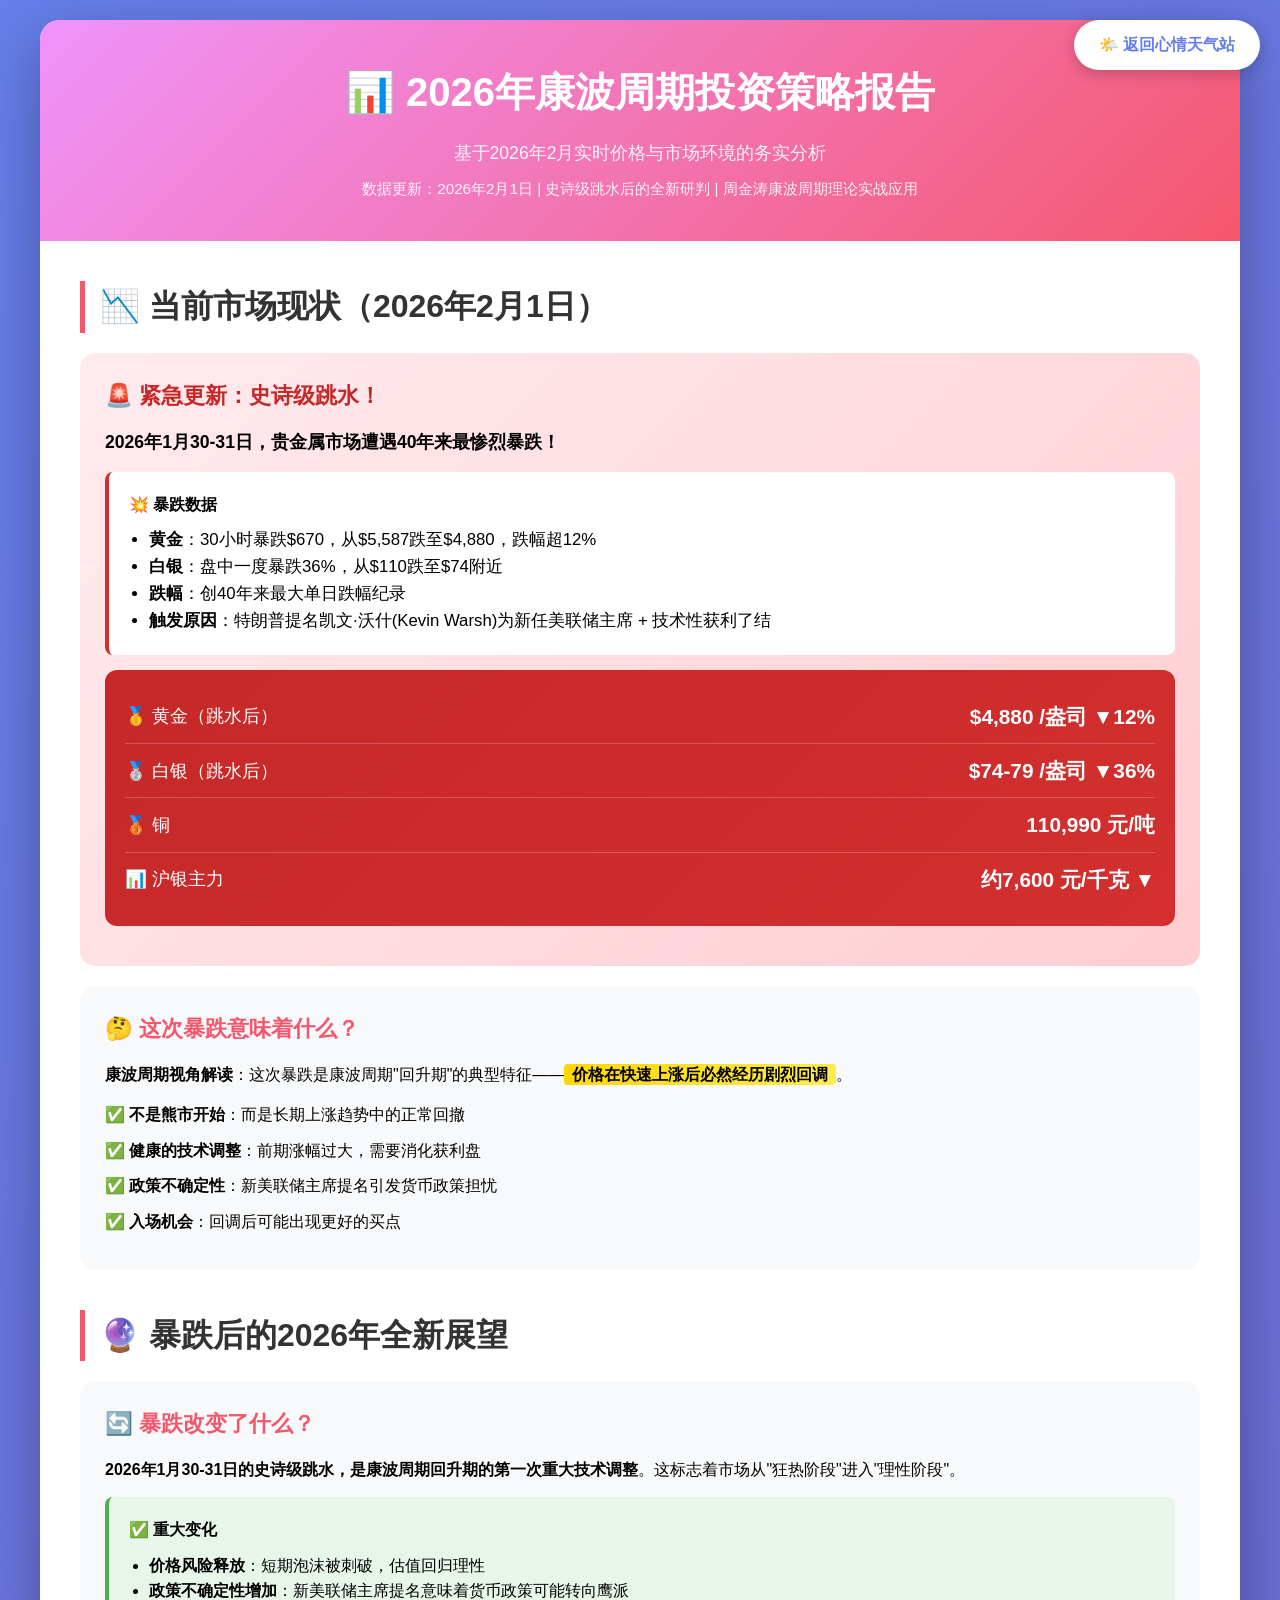
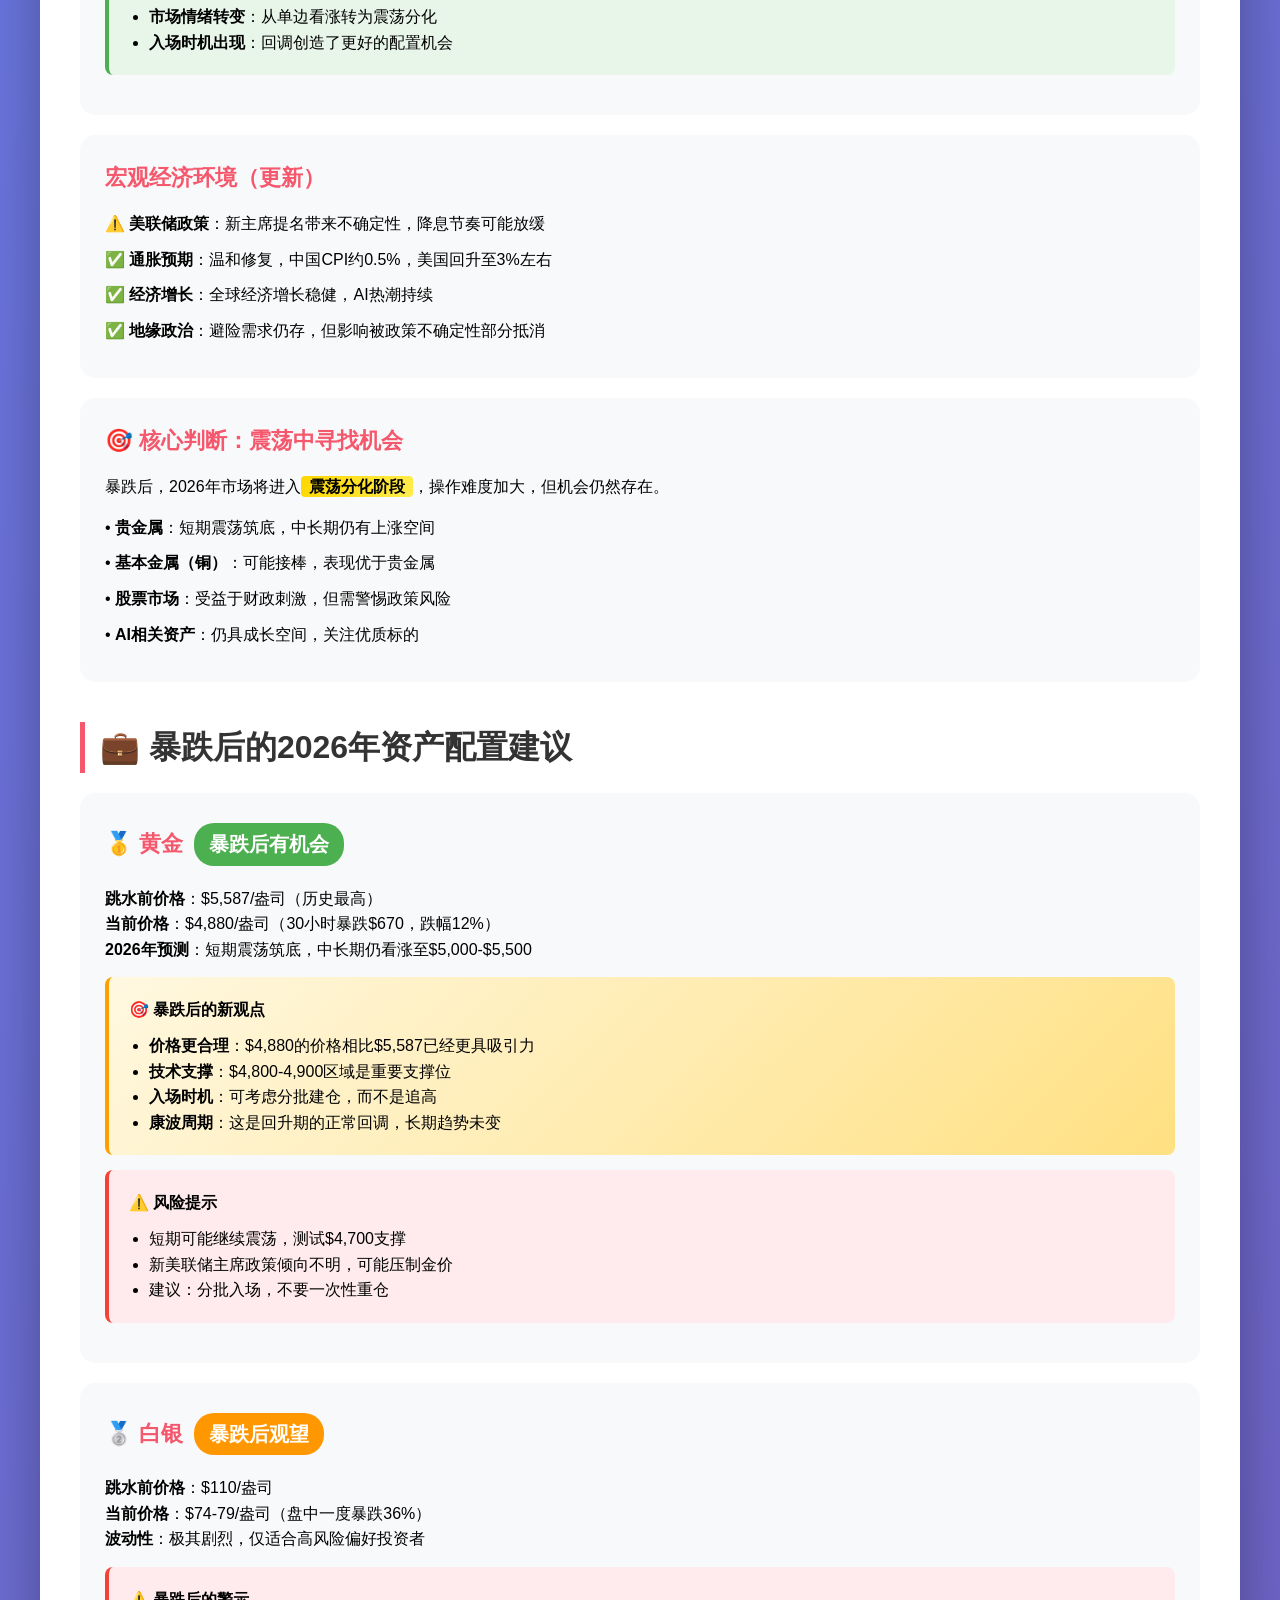
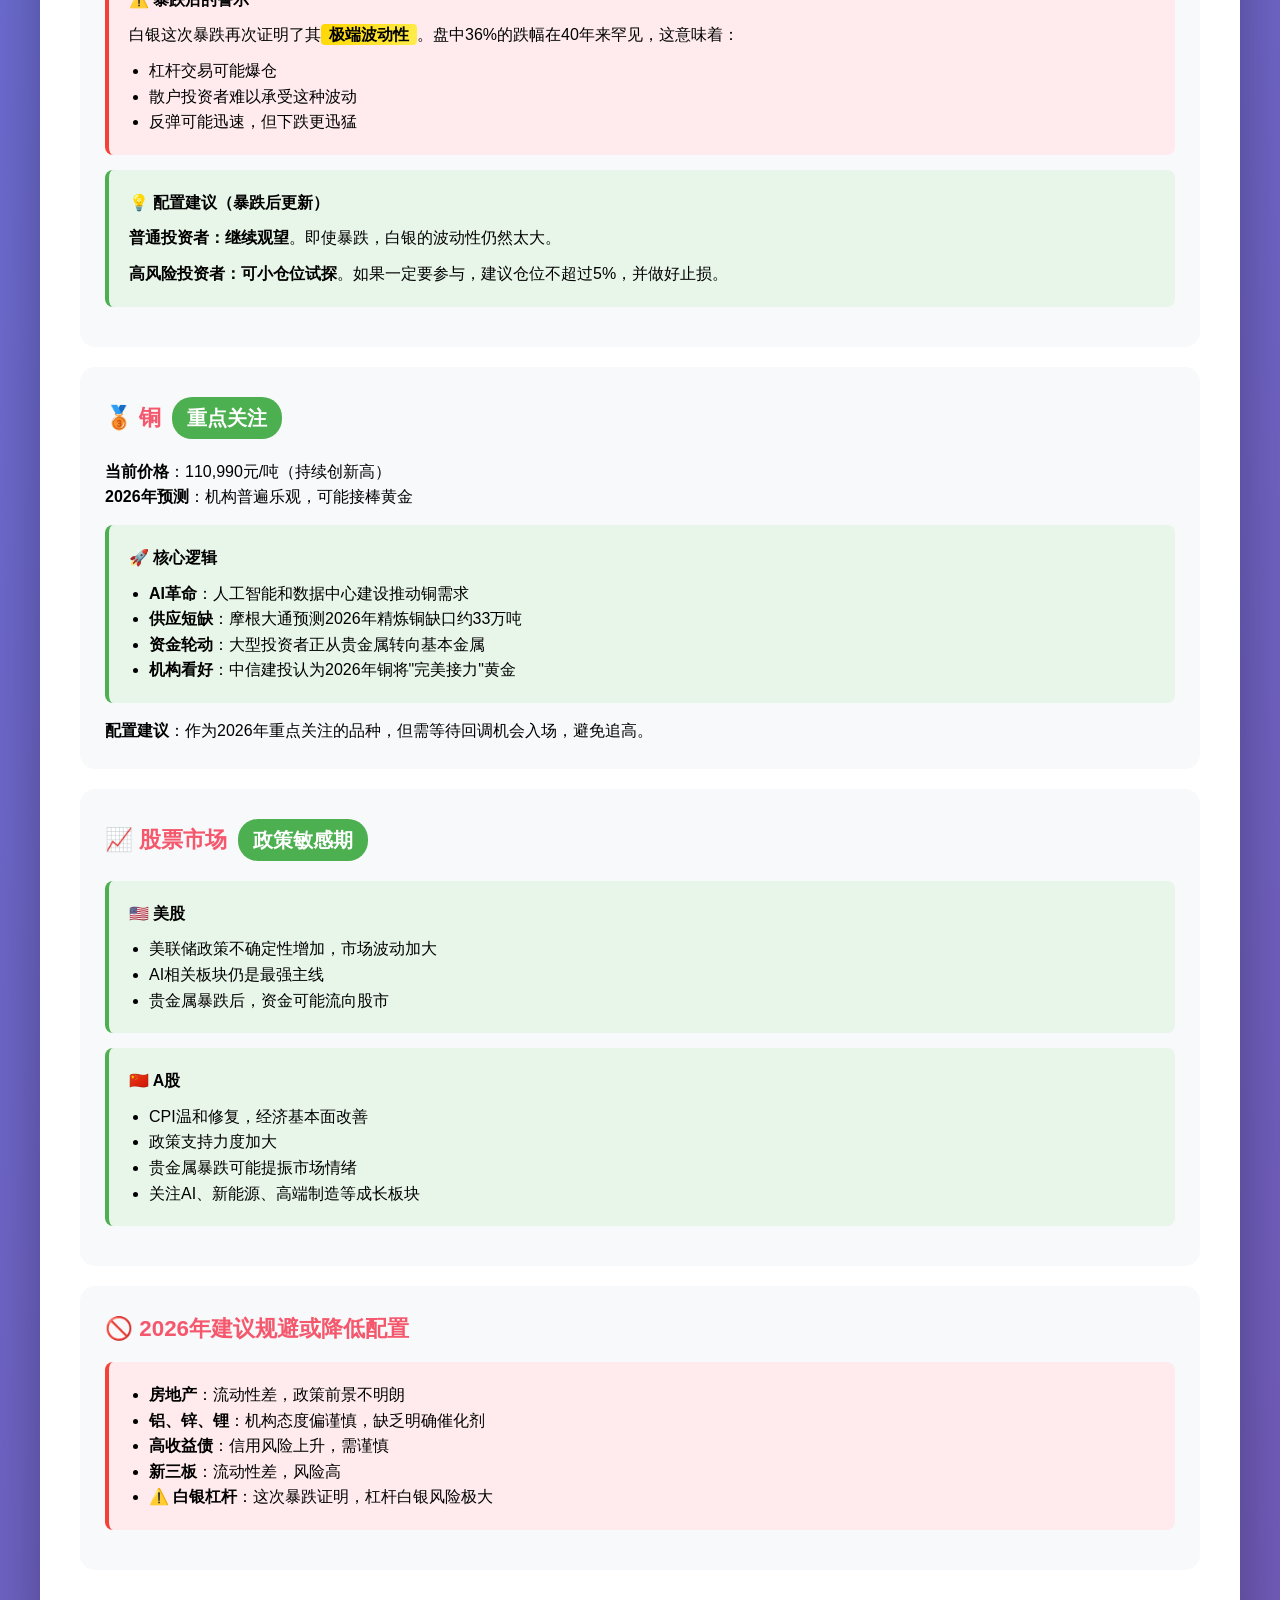
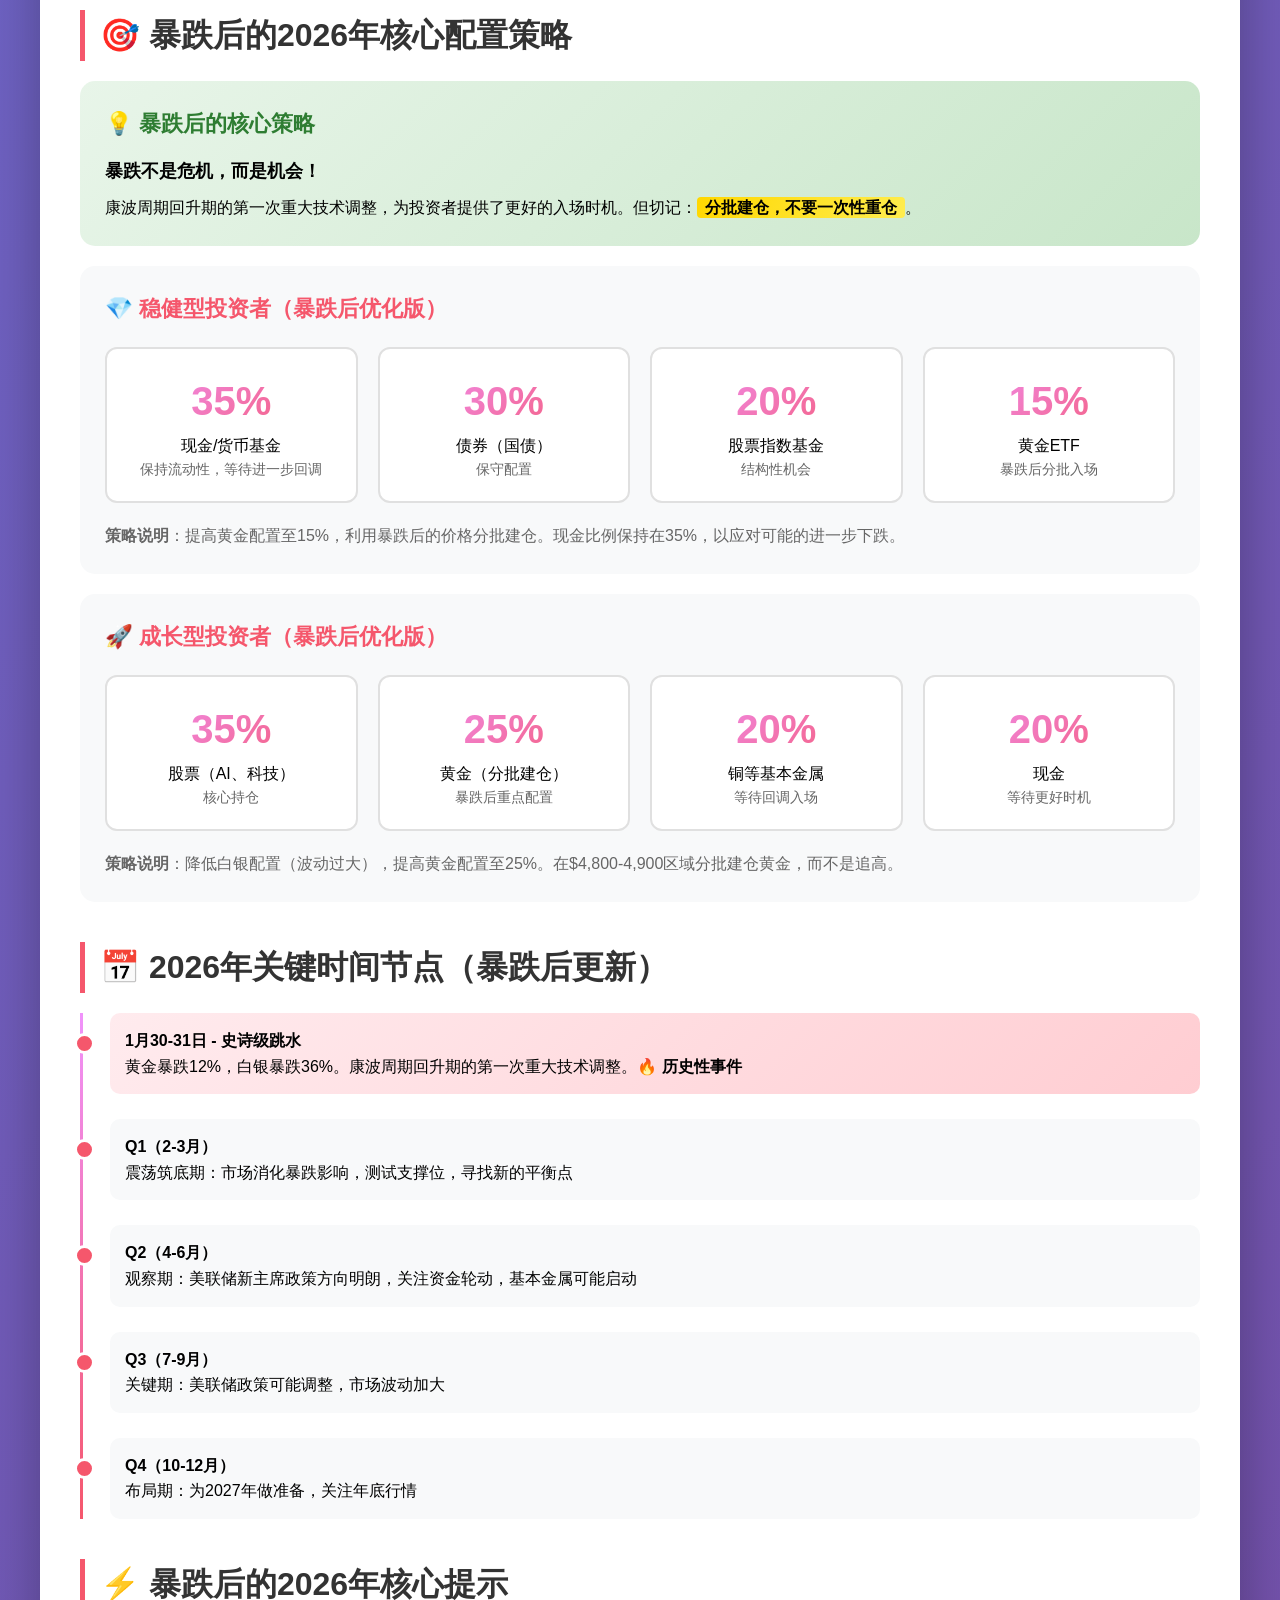
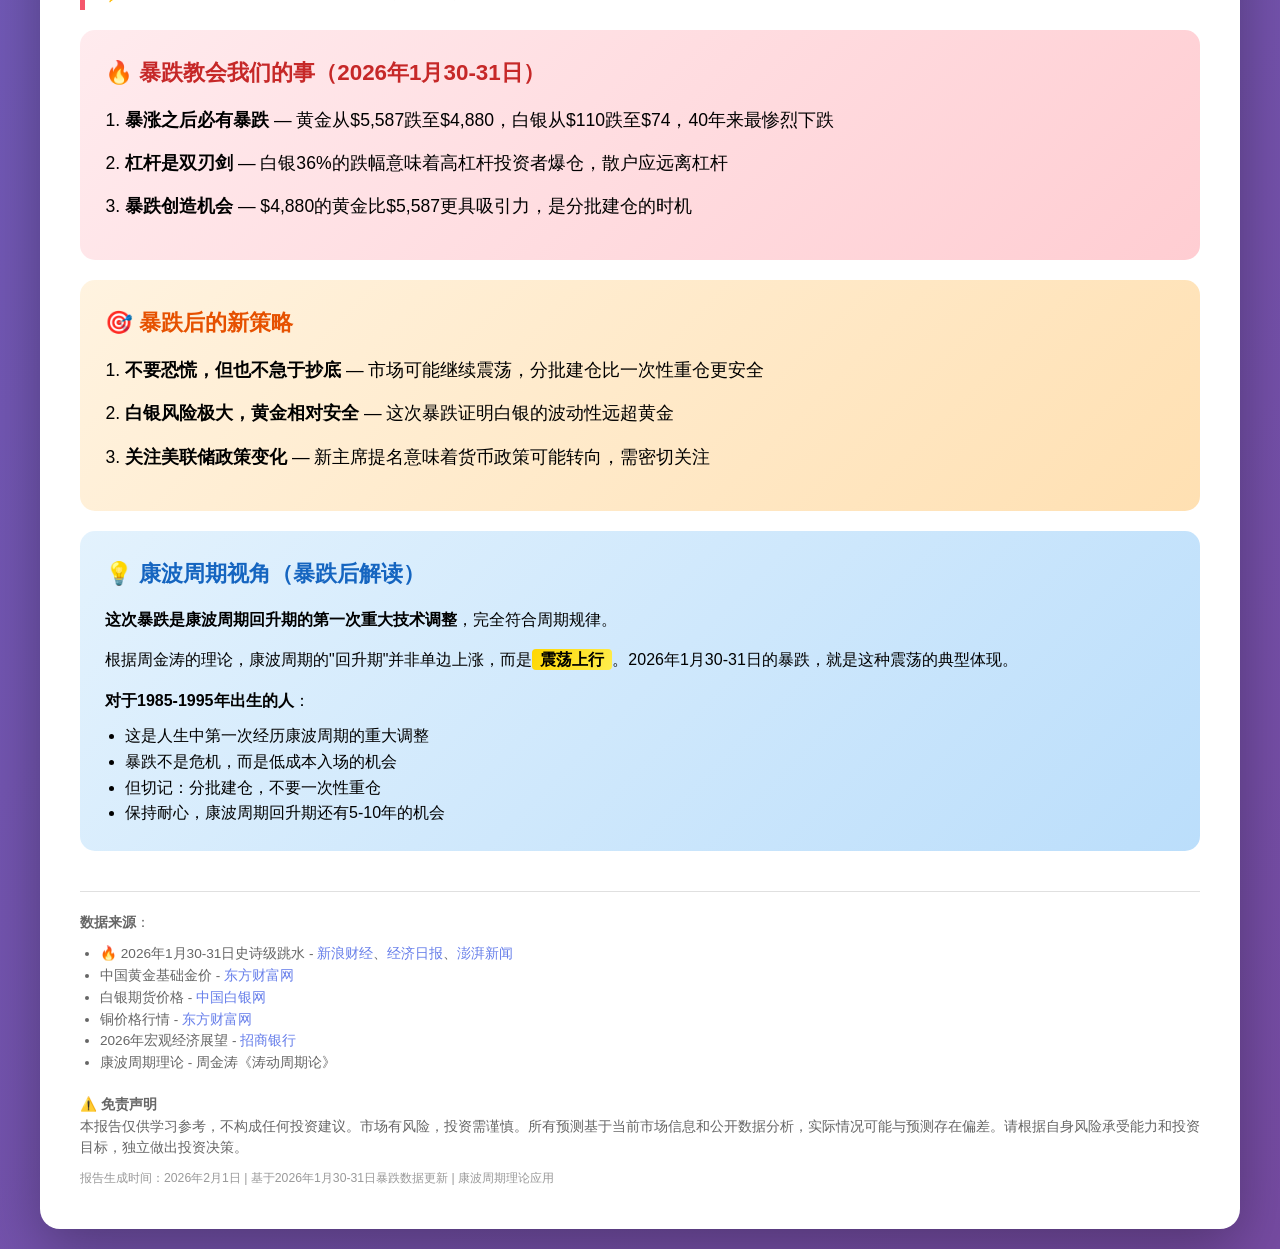
==== commit 2141c401: "Add files via upload" ====
--- a/康波周期可视化报告.html
+++ b/康波周期可视化报告.html
@@ -332,27 +332,37 @@
 
         <div class="header">
             <h1>📊 2026年康波周期投资策略报告</h1>
-            <p>基于2026年1月实时价格与市场环境的务实分析</p>
-            <p style="margin-top: 10px; font-size: 0.95em;">数据更新：2026年1月 | 周金涛康波周期理论实战应用</p>
+            <p>基于2026年2月实时价格与市场环境的务实分析</p>
+            <p style="margin-top: 10px; font-size: 0.95em;">数据更新：2026年2月1日 | 史诗级跳水后的全新研判 | 周金涛康波周期理论实战应用</p>
         </div>
 
         <div class="content">
             <!-- 当前价格现状 -->
             <div class="section">
-                <h2 class="section-title">📈 当前市场现状（2026年1月）</h2>
-
-                <div class="card">
-                    <div class="card-title">⚠️ 重要提示：价格已达历史高位</div>
-                    <p>当前贵金属和基本金属价格已经历大幅上涨，处于历史高位区间。投资决策需更加谨慎。</p>
-
-                    <div class="price-box">
+                <h2 class="section-title">📉 当前市场现状（2026年2月1日）</h2>
+
+                <div class="card" style="background: linear-gradient(135deg, #ffebee 0%, #ffcdd2 100%);">
+                    <div class="card-title" style="color: #c62828;">🚨 紧急更新：史诗级跳水！</div>
+                    <p style="font-size: 1.1em;"><strong>2026年1月30-31日，贵金属市场遭遇40年来最惨烈暴跌！</strong></p>
+
+                    <div class="risk-box" style="background: white; border-left: 4px solid #d32f2f;">
+                        <strong>💥 暴跌数据</strong>
+                        <ul style="margin-top: 10px; padding-left: 20px; font-size: 1.05em;">
+                            <li><strong>黄金</strong>：30小时暴跌$670，从$5,587跌至$4,880，跌幅超12%</li>
+                            <li><strong>白银</strong>：盘中一度暴跌36%，从$110跌至$74附近</li>
+                            <li><strong>跌幅</strong>：创40年来最大单日跌幅纪录</li>
+                            <li><strong>触发原因</strong>：特朗普提名凯文·沃什(Kevin Warsh)为新任美联储主席 + 技术性获利了结</li>
+                        </ul>
+                    </div>
+
+                    <div class="price-box" style="background: linear-gradient(135deg, #c62828 0%, #d32f2f 100%);">
                         <div class="price-item">
-                            <span class="price-label">🥇 黄金</span>
-                            <span class="price-value">$5,100+ /盎司</span>
+                            <span class="price-label">🥇 黄金（跳水后）</span>
+                            <span class="price-value">$4,880 /盎司 ▼12%</span>
                         </div>
                         <div class="price-item">
-                            <span class="price-label">🥈 白银</span>
-                            <span class="price-value">$102.89 /盎司</span>
+                            <span class="price-label">🥈 白银（跳水后）</span>
+                            <span class="price-value">$74-79 /盎司 ▼36%</span>
                         </div>
                         <div class="price-item">
                             <span class="price-label">🥉 铜</span>
@@ -360,81 +370,116 @@
                         </div>
                         <div class="price-item">
                             <span class="price-label">📊 沪银主力</span>
-                            <span class="price-value">7,687 元/千克</span>
-                        </div>
-                    </div>
+                            <span class="price-value">约7,600 元/千克 ▼</span>
+                        </div>
+                    </div>
+                </div>
+
+                <div class="card">
+                    <div class="card-title">🤔 这次暴跌意味着什么？</div>
+                    <p><strong>康波周期视角解读</strong>：这次暴跌是康波周期"回升期"的典型特征——<span class="highlight">价格在快速上涨后必然经历剧烈回调</span>。</p>
+                    <ul style="list-style: none; padding: 0; margin-top: 15px;">
+                        <li style="margin: 10px 0;">✅ <strong>不是熊市开始</strong>：而是长期上涨趋势中的正常回撤</li>
+                        <li style="margin: 10px 0;">✅ <strong>健康的技术调整</strong>：前期涨幅过大，需要消化获利盘</li>
+                        <li style="margin: 10px 0;">✅ <strong>政策不确定性</strong>：新美联储主席提名引发货币政策担忧</li>
+                        <li style="margin: 10px 0;">✅ <strong>入场机会</strong>：回调后可能出现更好的买点</li>
+                    </ul>
                 </div>
             </div>
 
             <!-- 2026年展望 -->
             <div class="section">
-                <h2 class="section-title">🔮 2026年全年展望</h2>
-
-                <div class="card">
-                    <div class="card-title">宏观经济环境</div>
+                <h2 class="section-title">🔮 暴跌后的2026年全新展望</h2>
+
+                <div class="card">
+                    <div class="card-title">🔄 暴跌改变了什么？</div>
+                    <p><strong>2026年1月30-31日的史诗级跳水，是康波周期回升期的第一次重大技术调整</strong>。这标志着市场从"狂热阶段"进入"理性阶段"。</p>
+
+                    <div class="forecast-box">
+                        <strong>✅ 重大变化</strong>
+                        <ul style="margin-top: 10px; padding-left: 20px;">
+                            <li><strong>价格风险释放</strong>：短期泡沫被刺破，估值回归理性</li>
+                            <li><strong>政策不确定性增加</strong>：新美联储主席提名意味着货币政策可能转向鹰派</li>
+                            <li><strong>市场情绪转变</strong>：从单边看涨转为震荡分化</li>
+                            <li><strong>入场时机出现</strong>：回调创造了更好的配置机会</li>
+                        </ul>
+                    </div>
+                </div>
+
+                <div class="card">
+                    <div class="card-title">宏观经济环境（更新）</div>
                     <ul style="list-style: none; padding: 0;">
-                        <li style="margin: 10px 0;">✅ <strong>美联储政策</strong>：处于持续降息通道，预期宽松政策延续</li>
+                        <li style="margin: 10px 0;">⚠️ <strong>美联储政策</strong>：新主席提名带来不确定性，降息节奏可能放缓</li>
                         <li style="margin: 10px 0;">✅ <strong>通胀预期</strong>：温和修复，中国CPI约0.5%，美国回升至3%左右</li>
                         <li style="margin: 10px 0;">✅ <strong>经济增长</strong>：全球经济增长稳健，AI热潮持续</li>
-                        <li style="margin: 10px 0;">✅ <strong>地缘政治</strong>：避险需求仍存，支撑贵金属</li>
+                        <li style="margin: 10px 0;">✅ <strong>地缘政治</strong>：避险需求仍存，但影响被政策不确定性部分抵消</li>
                     </ul>
                 </div>
 
                 <div class="card">
-                    <div class="card-title">🎯 核心判断：分化与轮动</div>
-                    <p>2026年市场将呈现明显的<span class="highlight">分化特征</span>，不再是普涨行情。</p>
+                    <div class="card-title">🎯 核心判断：震荡中寻找机会</div>
+                    <p>暴跌后，2026年市场将进入<span class="highlight">震荡分化阶段</span>，操作难度加大，但机会仍然存在。</p>
                     <ul style="list-style: none; padding: 0; margin-top: 15px;">
-                        <li style="margin: 10px 0;">• 贵金属可能在高位震荡，涨幅有限</li>
-                        <li style="margin: 10px 0;">• 基本金属（铜）可能接棒，表现优于黄金</li>
-                        <li style="margin: 10px 0;">• 股票市场（中美）受益于财政刺激</li>
-                        <li style="margin: 10px 0;">• AI相关资产仍具成长空间</li>
+                        <li style="margin: 10px 0;">• <strong>贵金属</strong>：短期震荡筑底，中长期仍有上涨空间</li>
+                        <li style="margin: 10px 0;">• <strong>基本金属（铜）</strong>：可能接棒，表现优于贵金属</li>
+                        <li style="margin: 10px 0;">• <strong>股票市场</strong>：受益于财政刺激，但需警惕政策风险</li>
+                        <li style="margin: 10px 0;">• <strong>AI相关资产</strong>：仍具成长空间，关注优质标的</li>
                     </ul>
                 </div>
             </div>
 
             <!-- 各资产类别分析 -->
             <div class="section">
-                <h2 class="section-title">💼 2026年资产配置建议</h2>
+                <h2 class="section-title">💼 暴跌后的2026年资产配置建议</h2>
 
                 <!-- 黄金 -->
                 <div class="card">
-                    <div class="card-title">🥇 黄金 <span class="rating rating-medium">谨慎持有</span></div>
-                    <p><strong>当前价格</strong>：$5,100+/盎司（历史高位）</p>
-                    <p><strong>2026年预测</strong>：机构预测区间$4,500-$5,000（可能弱于2025年）</p>
+                    <div class="card-title">🥇 黄金 <span class="rating rating-high">暴跌后有机会</span></div>
+                    <p><strong>跳水前价格</strong>：$5,587/盎司（历史最高）</p>
+                    <p><strong>当前价格</strong>：$4,880/盎司（30小时暴跌$670，跌幅12%）</p>
+                    <p><strong>2026年预测</strong>：短期震荡筑底，中长期仍看涨至$5,000-$5,500</p>
+
+                    <div class="forecast-box" style="background: linear-gradient(135deg, #fff8e1 0%, #ffe082 100%); border-left: 4px solid #ffa000;">
+                        <strong>🎯 暴跌后的新观点</strong>
+                        <ul style="margin-top: 10px; padding-left: 20px;">
+                            <li><strong>价格更合理</strong>：$4,880的价格相比$5,587已经更具吸引力</li>
+                            <li><strong>技术支撑</strong>：$4,800-4,900区域是重要支撑位</li>
+                            <li><strong>入场时机</strong>：可考虑分批建仓，而不是追高</li>
+                            <li><strong>康波周期</strong>：这是回升期的正常回调，长期趋势未变</li>
+                        </ul>
+                    </div>
 
                     <div class="risk-box">
                         <strong>⚠️ 风险提示</strong>
                         <ul style="margin-top: 10px; padding-left: 20px;">
-                            <li>价格已处于历史高位，短期波动风险累积</li>
-                            <li>部分机构认为2026年表现可能弱于2025年</li>
-                            <li>建议：持有仓位可继续观望，新资金谨慎入场</li>
+                            <li>短期可能继续震荡，测试$4,700支撑</li>
+                            <li>新美联储主席政策倾向不明，可能压制金价</li>
+                            <li>建议：分批入场，不要一次性重仓</li>
+                        </ul>
+                    </div>
+                </div>
+
+                <!-- 白银 -->
+                <div class="card">
+                    <div class="card-title">🥈 白银 <span class="rating rating-medium">暴跌后观望</span></div>
+                    <p><strong>跳水前价格</strong>：$110/盎司</p>
+                    <p><strong>当前价格</strong>：$74-79/盎司（盘中一度暴跌36%）</p>
+                    <p><strong>波动性</strong>：极其剧烈，仅适合高风险偏好投资者</p>
+
+                    <div class="risk-box">
+                        <strong>⚠️ 暴跌后的警示</strong>
+                        <p style="margin-top: 10px;">白银这次暴跌再次证明了其<span class="highlight">极端波动性</span>。盘中36%的跌幅在40年来罕见，这意味着：</p>
+                        <ul style="margin-top: 10px; padding-left: 20px;">
+                            <li>杠杆交易可能爆仓</li>
+                            <li>散户投资者难以承受这种波动</li>
+                            <li>反弹可能迅速，但下跌更迅猛</li>
                         </ul>
                     </div>
 
                     <div class="forecast-box">
-                        <strong>✅ 机会</strong>
-                        <ul style="margin-top: 10px; padding-left: 20px;">
-                            <li>地缘政治危机支撑避险需求</li>
-                            <li>美联储降息预期利好</li>
-                            <li>央行购金需求持续</li>
-                        </ul>
-                    </div>
-                </div>
-
-                <!-- 白银 -->
-                <div class="card">
-                    <div class="card-title">🥈 白银 <span class="rating rating-high">高波动高机会</span></div>
-                    <p><strong>当前价格</strong>：$102.89/盎司（首次突破$100）</p>
-                    <p><strong>2026年预测</strong>：机构预测区间$50-$150（波动极大）</p>
-
-                    <div class="forecast-box">
-                        <strong>💡 核心观点</strong>
-                        <p style="margin-top: 10px;">白银2026年初表现一度超越黄金，成为贵金属板块最亮眼品种。但波动性极大，风险承受能力弱的投资者需谨慎。</p>
-                    </div>
-
-                    <div class="risk-box">
-                        <strong>⚠️ 适用人群</strong>
-                        <p>仅适合风险偏好高、对白银市场有深入了解的投资者。普通投资者建议小仓位试探或观望。</p>
+                        <strong>💡 配置建议（暴跌后更新）</strong>
+                        <p style="margin-top: 10px;"><strong>普通投资者：继续观望</strong>。即使暴跌，白银的波动性仍然太大。</p>
+                        <p style="margin-top: 10px;"><strong>高风险投资者：可小仓位试探</strong>。如果一定要参与，建议仓位不超过5%，并做好止损。</p>
                     </div>
                 </div>
 
@@ -459,14 +504,14 @@
 
                 <!-- 股票 -->
                 <div class="card">
-                    <div class="card-title">📈 股票市场 <span class="rating rating-high">结构性机会</span></div>
+                    <div class="card-title">📈 股票市场 <span class="rating rating-high">政策敏感期</span></div>
 
                     <div class="forecast-box">
                         <strong>🇺🇸 美股</strong>
                         <ul style="margin-top: 10px; padding-left: 20px;">
-                            <li>受益于"财政货币双宽松"政策</li>
-                            <li>AI相关板块持续强势</li>
-                            <li>中金公司看好中美股市表现</li>
+                            <li>美联储政策不确定性增加，市场波动加大</li>
+                            <li>AI相关板块仍是最强主线</li>
+                            <li>贵金属暴跌后，资金可能流向股市</li>
                         </ul>
                     </div>
 
@@ -475,6 +520,7 @@
                         <ul style="margin-top: 10px; padding-left: 20px;">
                             <li>CPI温和修复，经济基本面改善</li>
                             <li>政策支持力度加大</li>
+                            <li>贵金属暴跌可能提振市场情绪</li>
                             <li>关注AI、新能源、高端制造等成长板块</li>
                         </ul>
                     </div>
@@ -490,6 +536,7 @@
                             <li><strong>铝、锌、锂</strong>：机构态度偏谨慎，缺乏明确催化剂</li>
                             <li><strong>高收益债</strong>：信用风险上升，需谨慎</li>
                             <li><strong>新三板</strong>：流动性差，风险高</li>
+                            <li><strong>⚠️ 白银杠杆</strong>：这次暴跌证明，杠杆白银风险极大</li>
                         </ul>
                     </div>
                 </div>
@@ -497,15 +544,21 @@
 
             <!-- 配置建议 -->
             <div class="section">
-                <h2 class="section-title">🎯 2026年核心配置策略</h2>
-
-                <div class="card">
-                    <div class="card-title">💎 稳健型投资者</div>
+                <h2 class="section-title">🎯 暴跌后的2026年核心配置策略</h2>
+
+                <div class="card" style="background: linear-gradient(135deg, #e8f5e9 0%, #c8e6c9 100%); border: none;">
+                    <div class="card-title" style="color: #2e7d32;">💡 暴跌后的核心策略</div>
+                    <p style="font-size: 1.1em;"><strong>暴跌不是危机，而是机会！</strong></p>
+                    <p style="margin-top: 10px;">康波周期回升期的第一次重大技术调整，为投资者提供了更好的入场时机。但切记：<span class="highlight">分批建仓，不要一次性重仓</span>。</p>
+                </div>
+
+                <div class="card">
+                    <div class="card-title">💎 稳健型投资者（暴跌后优化版）</div>
                     <div class="allocation-grid">
                         <div class="allocation-item">
-                            <div class="allocation-percent">40%</div>
+                            <div class="allocation-percent">35%</div>
                             <p>现金/货币基金</p>
-                            <p style="font-size: 0.9em; color: #666;">保持流动性</p>
+                            <p style="font-size: 0.9em; color: #666;">保持流动性，等待进一步回调</p>
                         </div>
                         <div class="allocation-item">
                             <div class="allocation-percent">30%</div>
@@ -518,15 +571,16 @@
                             <p style="font-size: 0.9em; color: #666;">结构性机会</p>
                         </div>
                         <div class="allocation-item">
-                            <div class="allocation-percent">10%</div>
+                            <div class="allocation-percent">15%</div>
                             <p>黄金ETF</p>
-                            <p style="font-size: 0.9em; color: #666;">避险配置</p>
-                        </div>
-                    </div>
-                </div>
-
-                <div class="card">
-                    <div class="card-title">🚀 成长型投资者</div>
+                            <p style="font-size: 0.9em; color: #666;">暴跌后分批入场</p>
+                        </div>
+                    </div>
+                    <p style="margin-top: 15px; color: #666;"><strong>策略说明</strong>：提高黄金配置至15%，利用暴跌后的价格分批建仓。现金比例保持在35%，以应对可能的进一步下跌。</p>
+                </div>
+
+                <div class="card">
+                    <div class="card-title">🚀 成长型投资者（暴跌后优化版）</div>
                     <div class="allocation-grid">
                         <div class="allocation-item">
                             <div class="allocation-percent">35%</div>
@@ -535,35 +589,40 @@
                         </div>
                         <div class="allocation-item">
                             <div class="allocation-percent">25%</div>
+                            <p>黄金（分批建仓）</p>
+                            <p style="font-size: 0.9em; color: #666;">暴跌后重点配置</p>
+                        </div>
+                        <div class="allocation-item">
+                            <div class="allocation-percent">20%</div>
                             <p>铜等基本金属</p>
                             <p style="font-size: 0.9em; color: #666;">等待回调入场</p>
                         </div>
                         <div class="allocation-item">
                             <div class="allocation-percent">20%</div>
                             <p>现金</p>
-                            <p style="font-size: 0.9em; color: #666;">等待机会</p>
-                        </div>
-                        <div class="allocation-item">
-                            <div class="allocation-percent">20%</div>
-                            <p>黄金/白银</p>
-                            <p style="font-size: 0.9em; color: #666;">小仓位试探</p>
-                        </div>
-                    </div>
+                            <p style="font-size: 0.9em; color: #666;">等待更好时机</p>
+                        </div>
+                    </div>
+                    <p style="margin-top: 15px; color: #666;"><strong>策略说明</strong>：降低白银配置（波动过大），提高黄金配置至25%。在$4,800-4,900区域分批建仓黄金，而不是追高。</p>
                 </div>
             </div>
 
             <!-- 时间轴 -->
             <div class="section">
-                <h2 class="section-title">📅 2026年关键时间节点</h2>
+                <h2 class="section-title">📅 2026年关键时间节点（暴跌后更新）</h2>
 
                 <div class="timeline">
+                    <div class="timeline-item" style="background: linear-gradient(135deg, #ffebee 0%, #ffcdd2 100%);">
+                        <strong>1月30-31日 - 史诗级跳水</strong>
+                        <p>黄金暴跌12%，白银暴跌36%。康波周期回升期的第一次重大技术调整。🔥 <strong>历史性事件</strong></p>
+                    </div>
                     <div class="timeline-item">
-                        <strong>Q1（1-3月）</strong>
-                        <p>观察期：确认美联储政策方向，贵金属高位震荡</p>
+                        <strong>Q1（2-3月）</strong>
+                        <p>震荡筑底期：市场消化暴跌影响，测试支撑位，寻找新的平衡点</p>
                     </div>
                     <div class="timeline-item">
                         <strong>Q2（4-6月）</strong>
-                        <p>观察期：关注资金轮动，基本金属可能启动</p>
+                        <p>观察期：美联储新主席政策方向明朗，关注资金轮动，基本金属可能启动</p>
                     </div>
                     <div class="timeline-item">
                         <strong>Q3（7-9月）</strong>
@@ -578,21 +637,37 @@
 
             <!-- 核心提示 -->
             <div class="section">
-                <h2 class="section-title">⚡ 2026年核心提示</h2>
+                <h2 class="section-title">⚡ 暴跌后的2026年核心提示</h2>
+
+                <div class="card" style="background: linear-gradient(135deg, #ffebee 0%, #ffcdd2 100%); border: none;">
+                    <div class="card-title" style="color: #c62828;">🔥 暴跌教会我们的事（2026年1月30-31日）</div>
+                    <ol style="padding-left: 20px; font-size: 1.1em;">
+                        <li style="margin: 15px 0;"><strong>暴涨之后必有暴跌</strong> — 黄金从$5,587跌至$4,880，白银从$110跌至$74，40年来最惨烈下跌</li>
+                        <li style="margin: 15px 0;"><strong>杠杆是双刃剑</strong> — 白银36%的跌幅意味着高杠杆投资者爆仓，散户应远离杠杆</li>
+                        <li style="margin: 15px 0;"><strong>暴跌创造机会</strong> — $4,880的黄金比$5,587更具吸引力，是分批建仓的时机</li>
+                    </ol>
+                </div>
 
                 <div class="card" style="background: linear-gradient(135deg, #fff3e0 0%, #ffe0b2 100%); border: none;">
-                    <div class="card-title" style="color: #e65100;">🔥 最重要的三句话</div>
+                    <div class="card-title" style="color: #e65100;">🎯 暴跌后的新策略</div>
                     <ol style="padding-left: 20px; font-size: 1.1em;">
-                        <li style="margin: 15px 0;"><strong>价格已高，追高需谨慎</strong> — 当前贵金属价格处于历史高位，切忌盲目追高</li>
-                        <li style="margin: 15px 0;"><strong>分化加剧，选对赛道</strong> — 不同资产表现将分化，铜等基本金属可能优于贵金属</li>
-                        <li style="margin: 15px 0;"><strong>保持流动性，等待机会</strong> — 现金为王，等待市场回调后再入场</li>
+                        <li style="margin: 15px 0;"><strong>不要恐慌，但也不急于抄底</strong> — 市场可能继续震荡，分批建仓比一次性重仓更安全</li>
+                        <li style="margin: 15px 0;"><strong>白银风险极大，黄金相对安全</strong> — 这次暴跌证明白银的波动性远超黄金</li>
+                        <li style="margin: 15px 0;"><strong>关注美联储政策变化</strong> — 新主席提名意味着货币政策可能转向，需密切关注</li>
                     </ol>
                 </div>
 
                 <div class="card" style="background: linear-gradient(135deg, #e3f2fd 0%, #bbdefb 100%); border: none;">
-                    <div class="card-title" style="color: #1565c0;">💡 康波周期视角</div>
-                    <p>根据周金涛的康波周期理论，当前处于第五次康波周期的"回升期"起点附近。这是一个<span class="highlight">长期结构性机会</span>的开端，但短期内价格已高，需要耐心等待回调。</p>
-                    <p style="margin-top: 15px;">对于1985-1995年出生的人来说，这是人生中重要的财富积累窗口。但切忌急躁，在错误的时间以错误的价格入场，会损失惨重。</p>
+                    <div class="card-title" style="color: #1565c0;">💡 康波周期视角（暴跌后解读）</div>
+                    <p><strong>这次暴跌是康波周期回升期的第一次重大技术调整</strong>，完全符合周期规律。</p>
+                    <p style="margin-top: 15px;">根据周金涛的理论，康波周期的"回升期"并非单边上涨，而是<span class="highlight">震荡上行</span>。2026年1月30-31日的暴跌，就是这种震荡的典型体现。</p>
+                    <p style="margin-top: 15px;"><strong>对于1985-1995年出生的人</strong>：</p>
+                    <ul style="margin-top: 10px; padding-left: 20px;">
+                        <li>这是人生中第一次经历康波周期的重大调整</li>
+                        <li>暴跌不是危机，而是低成本入场的机会</li>
+                        <li>但切记：分批建仓，不要一次性重仓</li>
+                        <li>保持耐心，康波周期回升期还有5-10年的机会</li>
+                    </ul>
                 </div>
             </div>
 
@@ -600,11 +675,11 @@
             <div class="source">
                 <p><strong>数据来源</strong>：</p>
                 <ul style="margin-top: 10px; padding-left: 20px;">
+                    <li>🔥 2026年1月30-31日史诗级跳水 - <a href="https://finance.sina.com.cn/roll/2026-01-31/doc-inhketnf6049058.shtml" target="_blank">新浪财经</a>、<a href="http://www.jingjiribao.cn/static/detail.jsp?id=635233" target="_blank">经济日报</a>、<a href="https://www.thepaper.cn/newsDetail_forward_32505461" target="_blank">澎湃新闻</a></li>
                     <li>中国黄金基础金价 - <a href="http://gold.cnfol.com/jinshijiage/20250124/31128026.shtml" target="_blank">东方财富网</a></li>
                     <li>白银期货价格 - <a href="https://ag.cngold.org/c/2025-01-29/c9705681.html" target="_blank">中国白银网</a></li>
                     <li>铜价格行情 - <a href="https://finance.eastmoney.com/a/202512213597625748.html" target="_blank">东方财富网</a></li>
                     <li>2026年宏观经济展望 - <a href="https://www.21jingji.com/article/20251229/herald/1228df47b7337a2eb7f4ff2f28aeacee.html" target="_blank">招商银行</a></li>
-                    <li>2026年大类资产配置 - <a href="https://finance.sina.com.cn/roll/2026-01-28/doc-inhivfcc9149838.shtml" target="_blank">新浪财经</a></li>
                     <li>康波周期理论 - 周金涛《涛动周期论》</li>
                 </ul>
 
@@ -612,7 +687,7 @@
                 <p>本报告仅供学习参考，不构成任何投资建议。市场有风险，投资需谨慎。所有预测基于当前市场信息和公开数据分析，实际情况可能与预测存在偏差。请根据自身风险承受能力和投资目标，独立做出投资决策。</p>
 
                 <p style="margin-top: 10px; font-size: 0.9em; color: #999;">
-                    报告生成时间：2026年1月 | 基于2026年1月实时数据 | 康波周期理论应用
+                    报告生成时间：2026年2月1日 | 基于2026年1月30-31日暴跌数据更新 | 康波周期理论应用
                 </p>
             </div>
         </div>
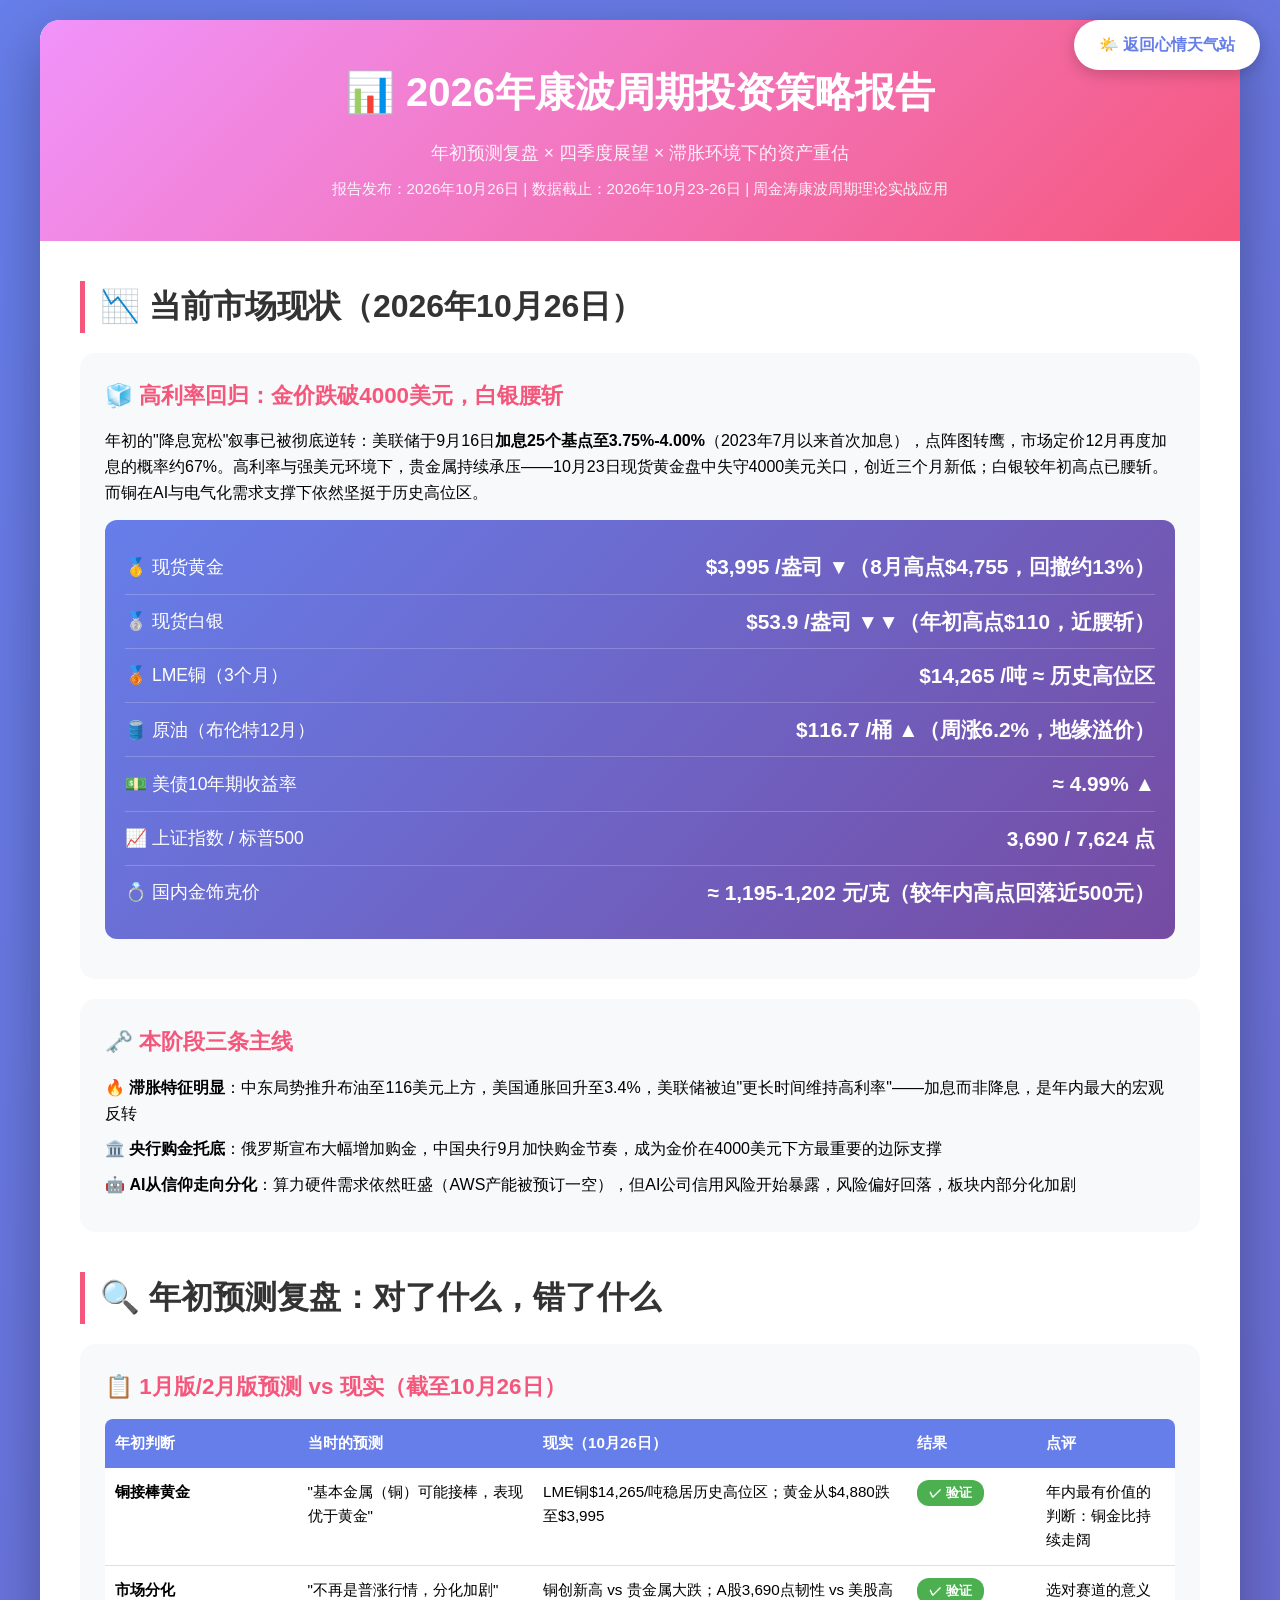
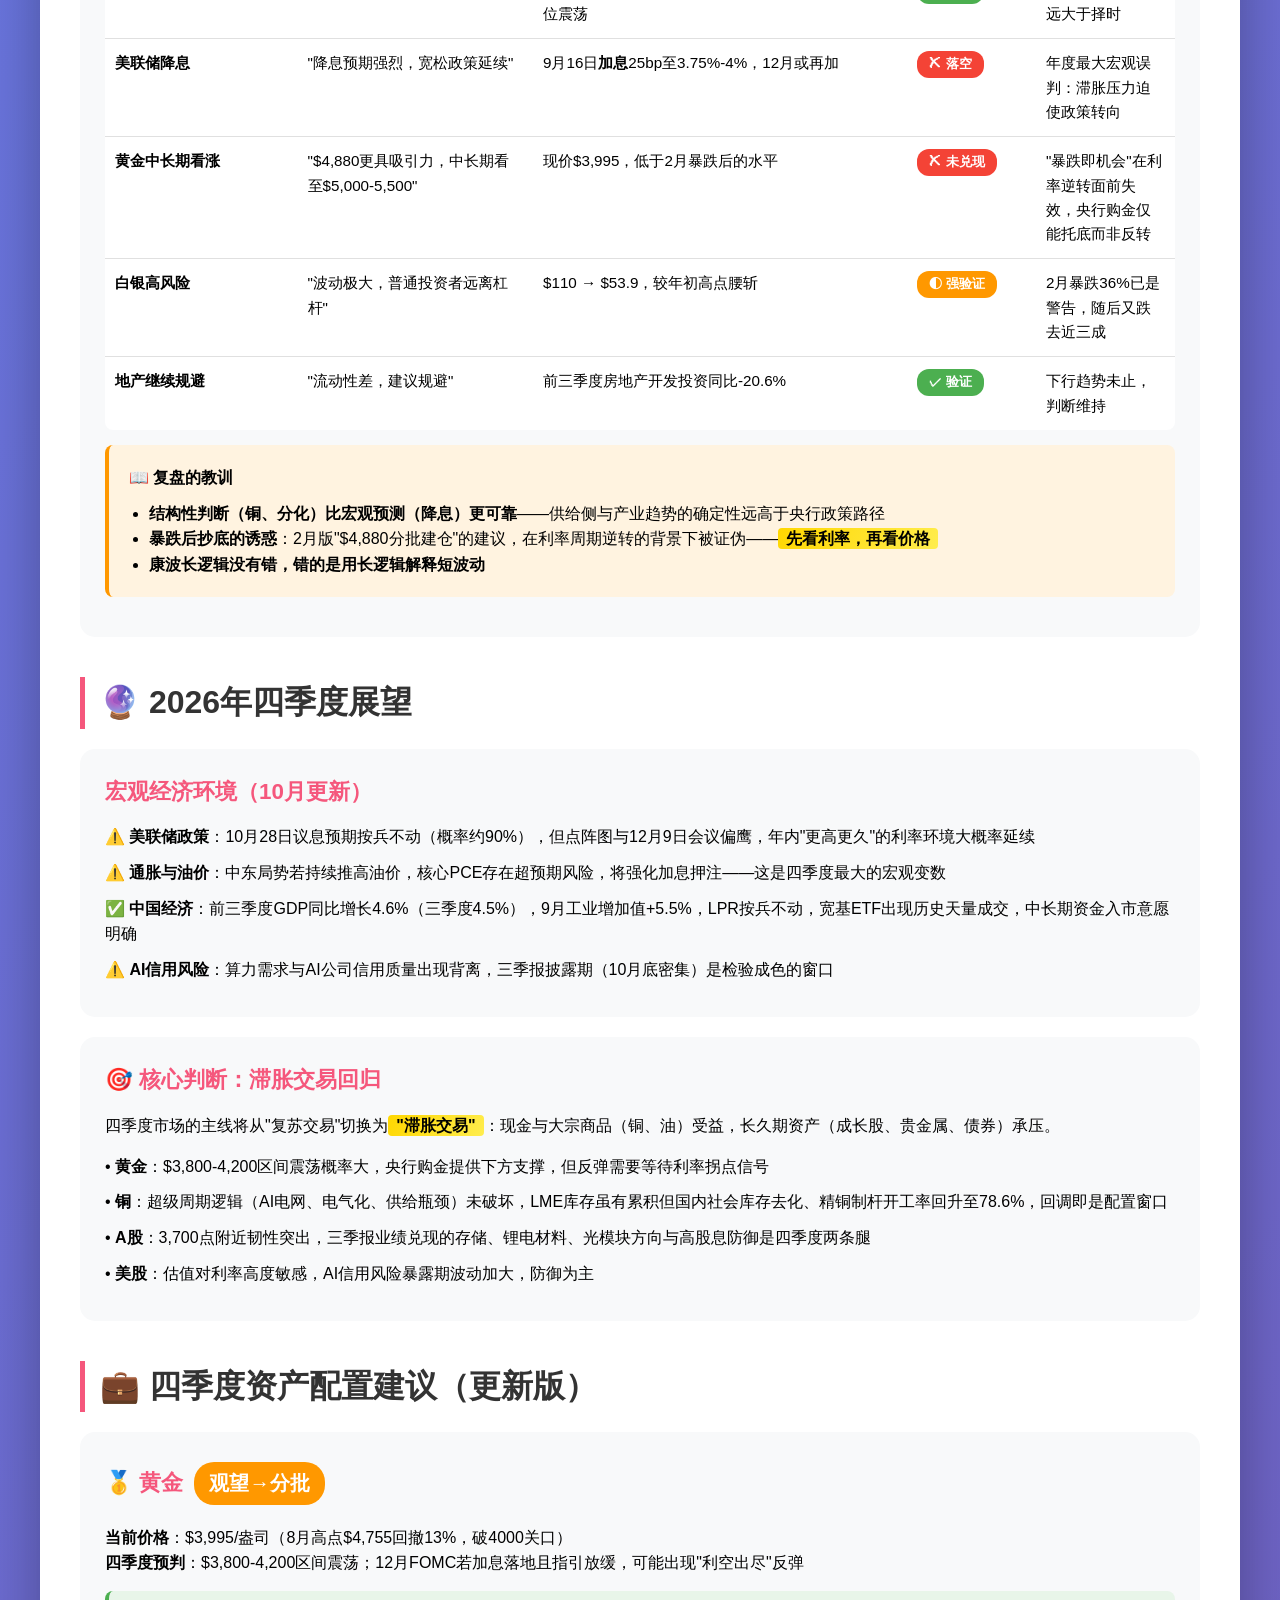
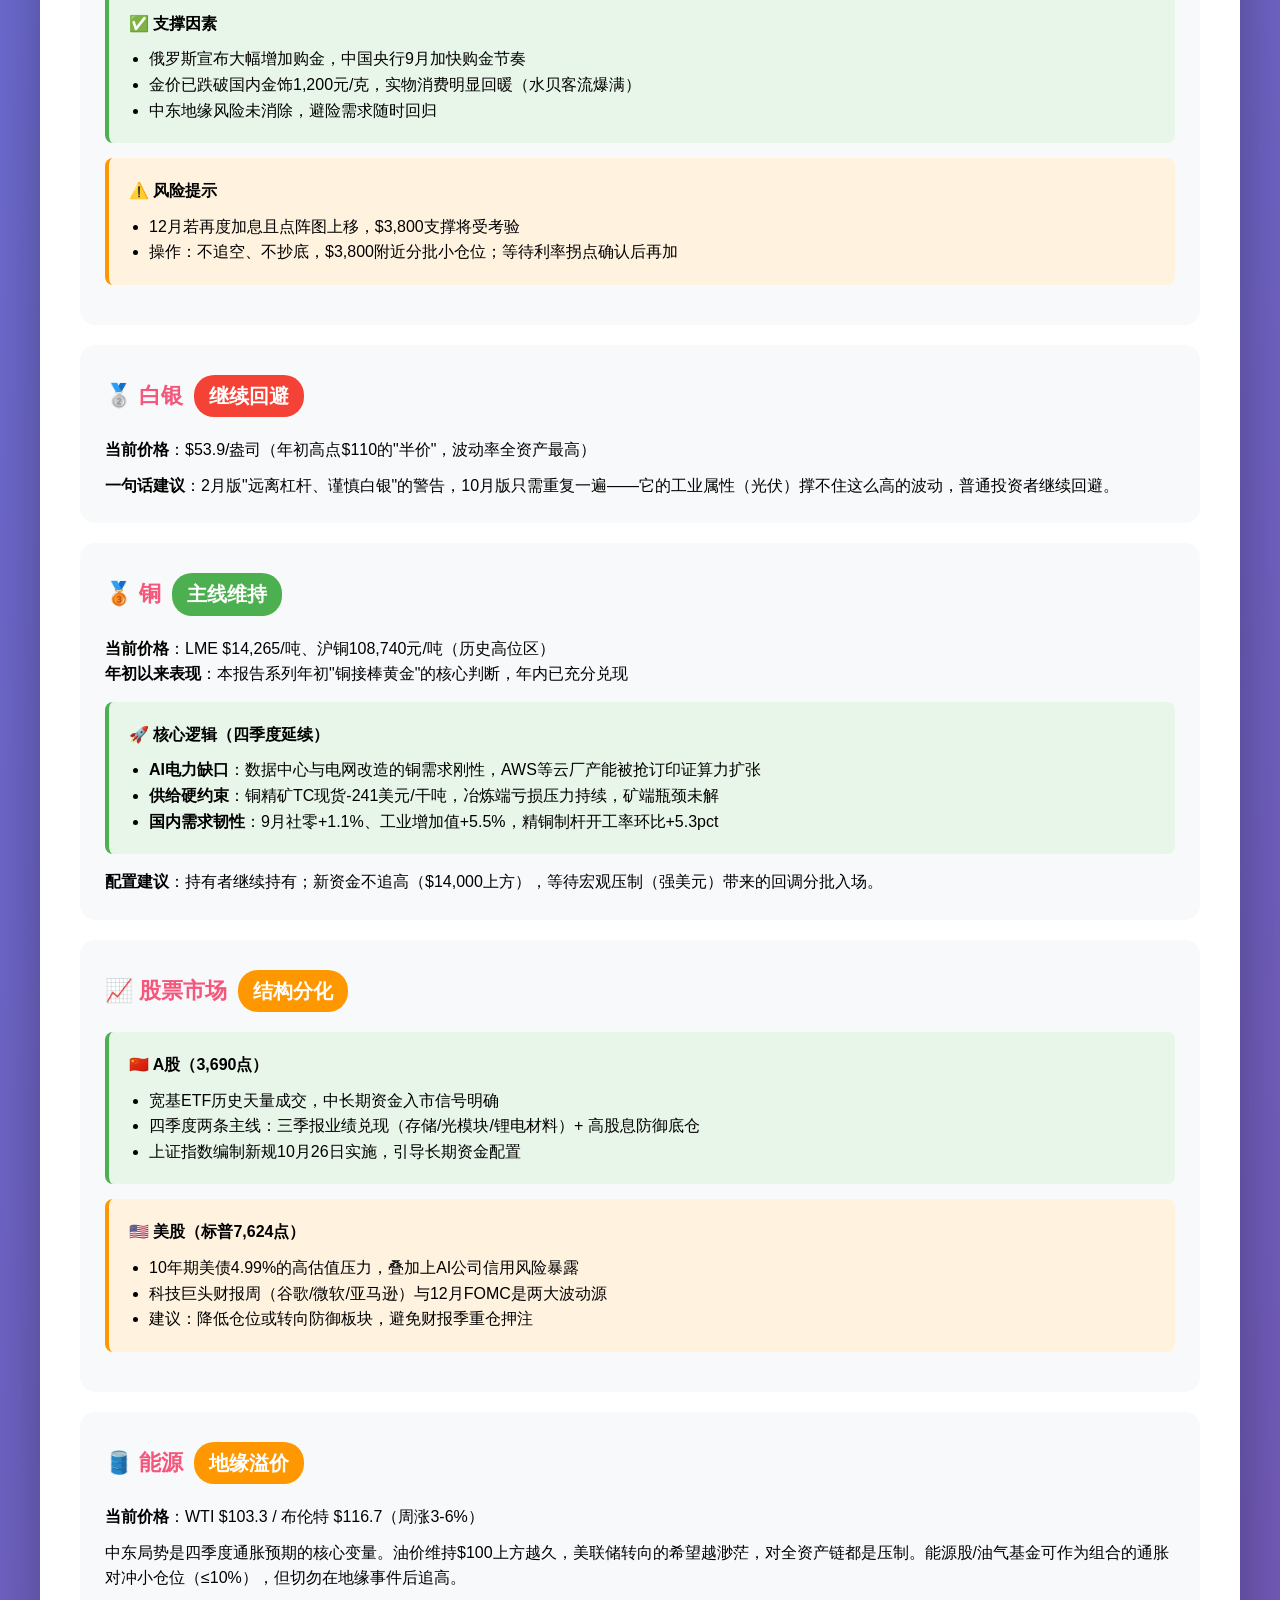
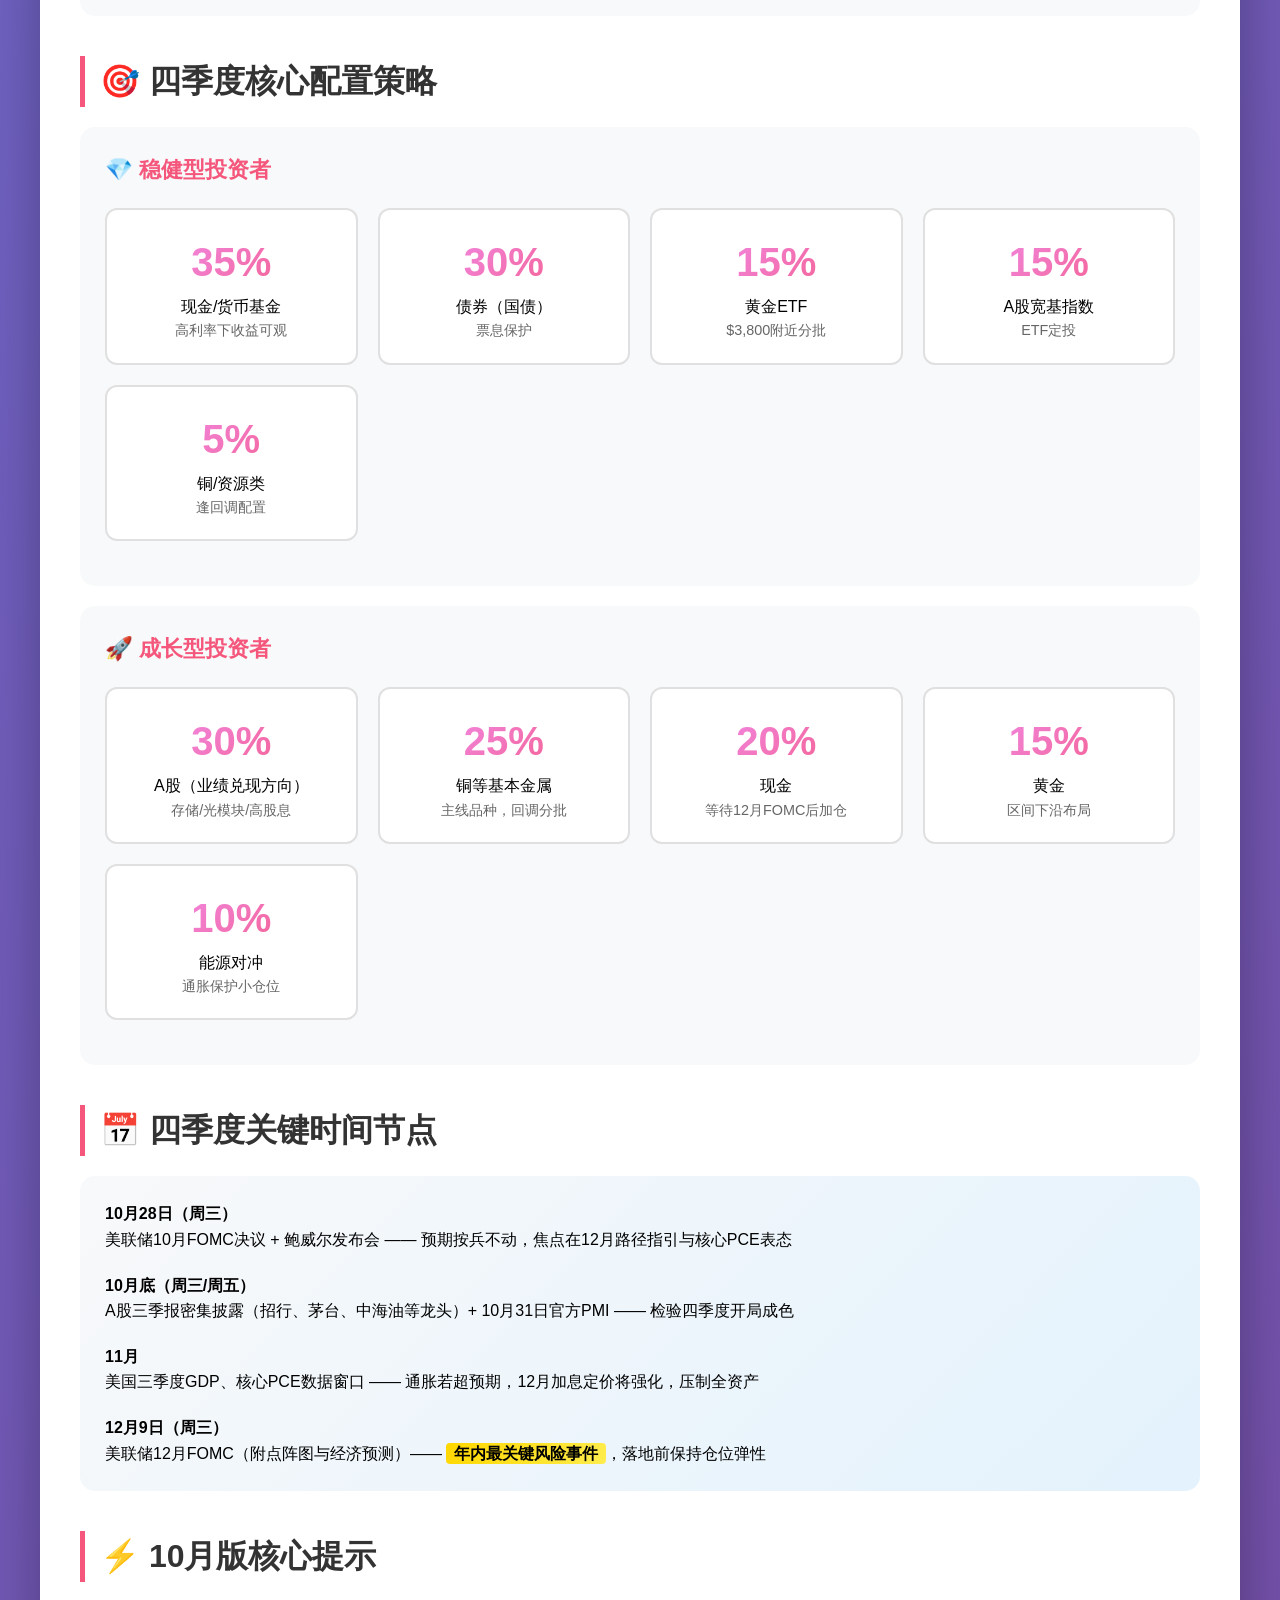
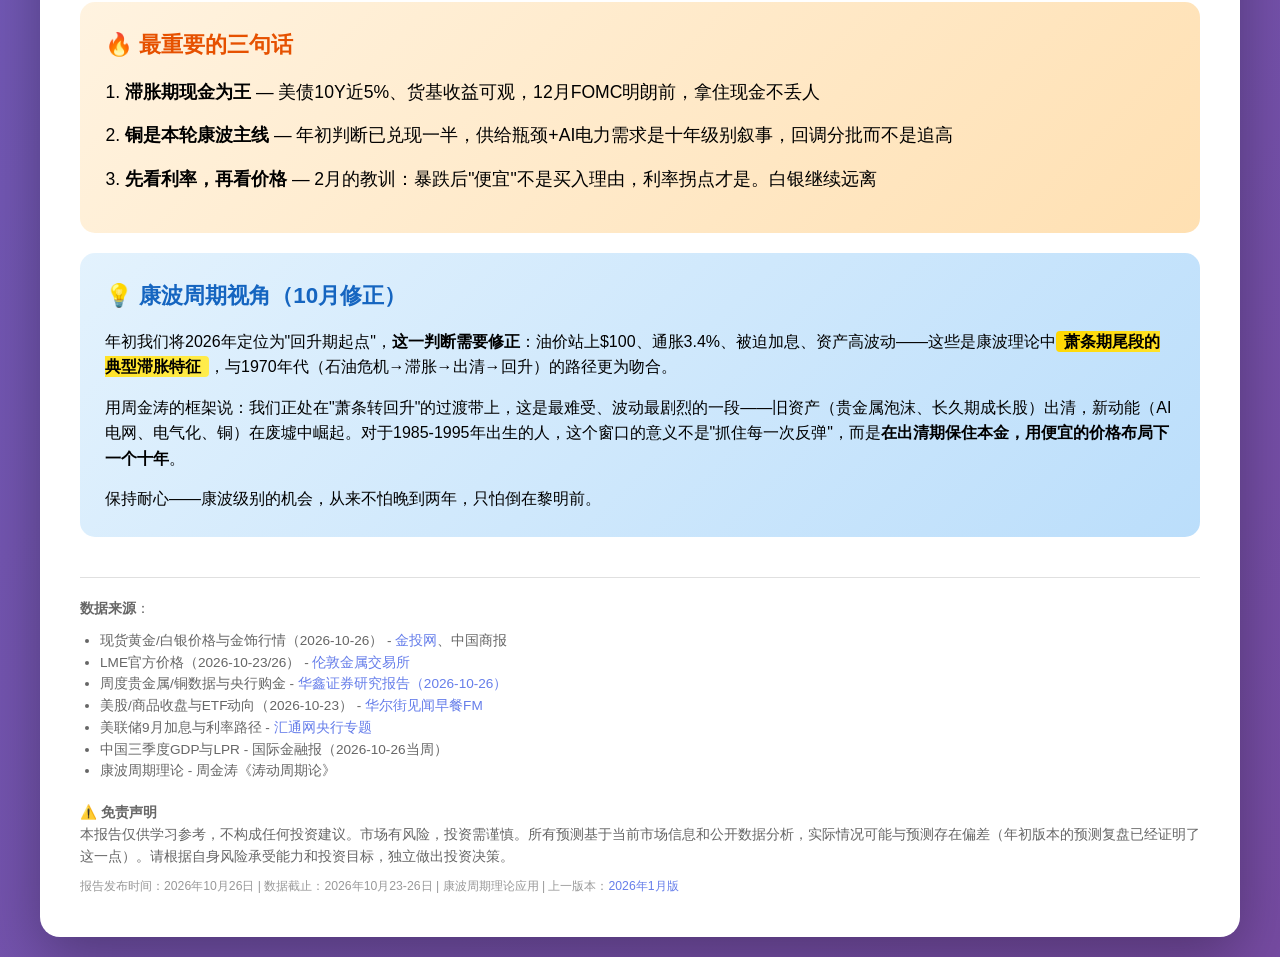
==== commit 4833a88f: "更新 康波周期可视化报告.html: 修复寄语API(Quotable->hitokoto)+SEO, 新增2026年10月版康波报告, 添加README" ====
--- a/康波周期可视化报告.html
+++ b/康波周期可视化报告.html
@@ -3,7 +3,8 @@
 <head>
     <meta charset="UTF-8">
     <meta name="viewport" content="width=device-width, initial-scale=1.0">
-    <title>2026年康波周期投资策略报告</title>
+    <title>2026年康波周期投资策略报告（2026年10月版）- 年初预测复盘与四季度展望</title>
+    <meta name="description" content="2026年10月版康波周期报告：复盘1月版与2月版预测（铜接棒黄金已验证、降息预期落空），基于最新市场数据给出四季度资产配置建议。周金涛康波周期理论实战应用。">
     <style>
         * {
             margin: 0;
@@ -29,7 +30,7 @@
         }
 
         .header {
-            background: linear-gradient(135deg, #f093fb 0%, #f5576c 100%);
+            background: linear-gradient(135deg, #f093fb 0%, #f5577c 100%);
             color: white;
             padding: 40px;
             text-align: center;
@@ -82,7 +83,7 @@
             font-size: 2em;
             color: #333;
             margin-bottom: 20px;
-            border-left: 5px solid #f5576c;
+            border-left: 5px solid #f5577c;
             padding-left: 15px;
         }
 
@@ -101,7 +102,7 @@
 
         .card-title {
             font-size: 1.4em;
-            color: #f5576c;
+            color: #f5577c;
             margin-bottom: 15px;
             font-weight: 600;
         }
@@ -144,11 +145,72 @@
         }
 
         .risk-box {
-            background: #ffebee;
-            border-left: 4px solid #f44336;
+            background: #fff3e0;
+            border-left: 4px solid #ff9800;
             padding: 20px;
             margin: 15px 0;
             border-radius: 8px;
+        }
+
+        .verify-table {
+            width: 100%;
+            border-collapse: collapse;
+            margin: 15px 0;
+            background: white;
+            border-radius: 8px;
+            overflow: hidden;
+        }
+
+        .verify-table th {
+            background: #667eea;
+            color: white;
+            padding: 12px 10px;
+            text-align: left;
+            font-size: 0.95em;
+        }
+
+        .verify-table td {
+            padding: 12px 10px;
+            border-bottom: 1px solid #e0e0e0;
+            font-size: 0.95em;
+            vertical-align: top;
+        }
+
+        .verify-table tr:last-child td {
+            border-bottom: none;
+        }
+
+        .tag-hit {
+            display: inline-block;
+            background: #4caf50;
+            color: white;
+            padding: 3px 12px;
+            border-radius: 12px;
+            font-size: 0.85em;
+            font-weight: 600;
+            white-space: nowrap;
+        }
+
+        .tag-miss {
+            display: inline-block;
+            background: #f44336;
+            color: white;
+            padding: 3px 12px;
+            border-radius: 12px;
+            font-size: 0.85em;
+            font-weight: 600;
+            white-space: nowrap;
+        }
+
+        .tag-half {
+            display: inline-block;
+            background: #ff9800;
+            color: white;
+            padding: 3px 12px;
+            border-radius: 12px;
+            font-size: 0.85em;
+            font-weight: 600;
+            white-space: nowrap;
         }
 
         .rating {
@@ -192,52 +254,17 @@
         }
 
         .allocation-item:hover {
-            border-color: #f5576c;
+            border-color: #f5577c;
             transform: scale(1.05);
         }
 
         .allocation-percent {
             font-size: 2.5em;
             font-weight: 700;
-            background: linear-gradient(135deg, #f093fb 0%, #f5576c 100%);
+            background: linear-gradient(135deg, #f093fb 0%, #f5577c 100%);
             -webkit-background-clip: text;
             -webkit-text-fill-color: transparent;
             background-clip: text;
-        }
-
-        .timeline {
-            position: relative;
-            padding-left: 30px;
-        }
-
-        .timeline::before {
-            content: '';
-            position: absolute;
-            left: 0;
-            top: 0;
-            bottom: 0;
-            width: 3px;
-            background: linear-gradient(to bottom, #f093fb, #f5576c);
-        }
-
-        .timeline-item {
-            position: relative;
-            margin-bottom: 25px;
-            padding: 15px;
-            background: #f8f9fa;
-            border-radius: 10px;
-        }
-
-        .timeline-item::before {
-            content: '';
-            position: absolute;
-            left: -36px;
-            top: 20px;
-            width: 15px;
-            height: 15px;
-            border-radius: 50%;
-            background: #f5576c;
-            border: 3px solid white;
         }
 
         .highlight {
@@ -306,19 +333,9 @@
                 text-align: center;
                 gap: 5px;
             }
-        }
-
-        @media (max-width: 480px) {
-            .header h1 {
-                font-size: 1.5em;
-            }
-
-            .section-title {
-                font-size: 1.3em;
-            }
-
-            .price-value {
-                font-size: 1.1em;
+
+            .verify-table {
+                font-size: 0.85em;
             }
         }
     </style>
@@ -332,342 +349,351 @@
 
         <div class="header">
             <h1>📊 2026年康波周期投资策略报告</h1>
-            <p>基于2026年2月实时价格与市场环境的务实分析</p>
-            <p style="margin-top: 10px; font-size: 0.95em;">数据更新：2026年2月1日 | 史诗级跳水后的全新研判 | 周金涛康波周期理论实战应用</p>
+            <p>年初预测复盘 × 四季度展望 × 滞胀环境下的资产重估</p>
+            <p style="margin-top: 10px; font-size: 0.95em;">报告发布：2026年10月26日 | 数据截止：2026年10月23-26日 | 周金涛康波周期理论实战应用</p>
         </div>
 
         <div class="content">
-            <!-- 当前价格现状 -->
+            <!-- 当前市场现状 -->
             <div class="section">
-                <h2 class="section-title">📉 当前市场现状（2026年2月1日）</h2>
-
-                <div class="card" style="background: linear-gradient(135deg, #ffebee 0%, #ffcdd2 100%);">
-                    <div class="card-title" style="color: #c62828;">🚨 紧急更新：史诗级跳水！</div>
-                    <p style="font-size: 1.1em;"><strong>2026年1月30-31日，贵金属市场遭遇40年来最惨烈暴跌！</strong></p>
-
-                    <div class="risk-box" style="background: white; border-left: 4px solid #d32f2f;">
-                        <strong>💥 暴跌数据</strong>
-                        <ul style="margin-top: 10px; padding-left: 20px; font-size: 1.05em;">
-                            <li><strong>黄金</strong>：30小时暴跌$670，从$5,587跌至$4,880，跌幅超12%</li>
-                            <li><strong>白银</strong>：盘中一度暴跌36%，从$110跌至$74附近</li>
-                            <li><strong>跌幅</strong>：创40年来最大单日跌幅纪录</li>
-                            <li><strong>触发原因</strong>：特朗普提名凯文·沃什(Kevin Warsh)为新任美联储主席 + 技术性获利了结</li>
+                <h2 class="section-title">📉 当前市场现状（2026年10月26日）</h2>
+
+                <div class="card">
+                    <div class="card-title">🧊 高利率回归：金价跌破4000美元，白银腰斩</div>
+                    <p>年初的"降息宽松"叙事已被彻底逆转：美联储于9月16日<strong>加息25个基点至3.75%-4.00%</strong>（2023年7月以来首次加息），点阵图转鹰，市场定价12月再度加息的概率约67%。高利率与强美元环境下，贵金属持续承压——10月23日现货黄金盘中失守4000美元关口，创近三个月新低；白银较年初高点已腰斩。而铜在AI与电气化需求支撑下依然坚挺于历史高位区。</p>
+
+                    <div class="price-box">
+                        <div class="price-item">
+                            <span class="price-label">🥇 现货黄金</span>
+                            <span class="price-value">$3,995 /盎司 ▼（8月高点$4,755，回撤约13%）</span>
+                        </div>
+                        <div class="price-item">
+                            <span class="price-label">🥈 现货白银</span>
+                            <span class="price-value">$53.9 /盎司 ▼▼（年初高点$110，近腰斩）</span>
+                        </div>
+                        <div class="price-item">
+                            <span class="price-label">🥉 LME铜（3个月）</span>
+                            <span class="price-value">$14,265 /吨 ≈ 历史高位区</span>
+                        </div>
+                        <div class="price-item">
+                            <span class="price-label">🛢️ 原油（布伦特12月）</span>
+                            <span class="price-value">$116.7 /桶 ▲（周涨6.2%，地缘溢价）</span>
+                        </div>
+                        <div class="price-item">
+                            <span class="price-label">💵 美债10年期收益率</span>
+                            <span class="price-value">≈ 4.99% ▲</span>
+                        </div>
+                        <div class="price-item">
+                            <span class="price-label">📈 上证指数 / 标普500</span>
+                            <span class="price-value">3,690 / 7,624 点</span>
+                        </div>
+                        <div class="price-item">
+                            <span class="price-label">💍 国内金饰克价</span>
+                            <span class="price-value">≈ 1,195-1,202 元/克（较年内高点回落近500元）</span>
+                        </div>
+                    </div>
+                </div>
+
+                <div class="card">
+                    <div class="card-title">🗝️ 本阶段三条主线</div>
+                    <ul style="list-style: none; padding: 0;">
+                        <li style="margin: 10px 0;">🔥 <strong>滞胀特征明显</strong>：中东局势推升布油至116美元上方，美国通胀回升至3.4%，美联储被迫"更长时间维持高利率"——加息而非降息，是年内最大的宏观反转</li>
+                        <li style="margin: 10px 0;">🏛️ <strong>央行购金托底</strong>：俄罗斯宣布大幅增加购金，中国央行9月加快购金节奏，成为金价在4000美元下方最重要的边际支撑</li>
+                        <li style="margin: 10px 0;">🤖 <strong>AI从信仰走向分化</strong>：算力硬件需求依然旺盛（AWS产能被预订一空），但AI公司信用风险开始暴露，风险偏好回落，板块内部分化加剧</li>
+                    </ul>
+                </div>
+            </div>
+
+            <!-- 预测复盘 -->
+            <div class="section">
+                <h2 class="section-title">🔍 年初预测复盘：对了什么，错了什么</h2>
+
+                <div class="card">
+                    <div class="card-title">📋 1月版/2月版预测 vs 现实（截至10月26日）</div>
+                    <table class="verify-table">
+                        <tr>
+                            <th style="width: 18%;">年初判断</th>
+                            <th style="width: 22%;">当时的预测</th>
+                            <th style="width: 35%;">现实（10月26日）</th>
+                            <th style="width: 12%;">结果</th>
+                            <th>点评</th>
+                        </tr>
+                        <tr>
+                            <td><strong>铜接棒黄金</strong></td>
+                            <td>"基本金属（铜）可能接棒，表现优于黄金"</td>
+                            <td>LME铜$14,265/吨稳居历史高位区；黄金从$4,880跌至$3,995</td>
+                            <td><span class="tag-hit">✓ 验证</span></td>
+                            <td>年内最有价值的判断：铜金比持续走阔</td>
+                        </tr>
+                        <tr>
+                            <td><strong>市场分化</strong></td>
+                            <td>"不再是普涨行情，分化加剧"</td>
+                            <td>铜创新高 vs 贵金属大跌；A股3,690点韧性 vs 美股高位震荡</td>
+                            <td><span class="tag-hit">✓ 验证</span></td>
+                            <td>选对赛道的意义远大于择时</td>
+                        </tr>
+                        <tr>
+                            <td><strong>美联储降息</strong></td>
+                            <td>"降息预期强烈，宽松政策延续"</td>
+                            <td>9月16日<strong>加息</strong>25bp至3.75%-4%，12月或再加</td>
+                            <td><span class="tag-miss">✗ 落空</span></td>
+                            <td>年度最大宏观误判：滞胀压力迫使政策转向</td>
+                        </tr>
+                        <tr>
+                            <td><strong>黄金中长期看涨</strong></td>
+                            <td>"$4,880更具吸引力，中长期看至$5,000-5,500"</td>
+                            <td>现价$3,995，低于2月暴跌后的水平</td>
+                            <td><span class="tag-miss">✗ 未兑现</span></td>
+                            <td>"暴跌即机会"在利率逆转面前失效，央行购金仅能托底而非反转</td>
+                        </tr>
+                        <tr>
+                            <td><strong>白银高风险</strong></td>
+                            <td>"波动极大，普通投资者远离杠杆"</td>
+                            <td>$110 → $53.9，较年初高点腰斩</td>
+                            <td><span class="tag-half">◐ 强验证</span></td>
+                            <td>2月暴跌36%已是警告，随后又跌去近三成</td>
+                        </tr>
+                        <tr>
+                            <td><strong>地产继续规避</strong></td>
+                            <td>"流动性差，建议规避"</td>
+                            <td>前三季度房地产开发投资同比-20.6%</td>
+                            <td><span class="tag-hit">✓ 验证</span></td>
+                            <td>下行趋势未止，判断维持</td>
+                        </tr>
+                    </table>
+
+                    <div class="risk-box">
+                        <strong>📖 复盘的教训</strong>
+                        <ul style="margin-top: 10px; padding-left: 20px;">
+                            <li><strong>结构性判断（铜、分化）比宏观预测（降息）更可靠</strong>——供给侧与产业趋势的确定性远高于央行政策路径</li>
+                            <li><strong>暴跌后抄底的诱惑</strong>：2月版"$4,880分批建仓"的建议，在利率周期逆转的背景下被证伪——<span class="highlight">先看利率，再看价格</span></li>
+                            <li><strong>康波长逻辑没有错，错的是用长逻辑解释短波动</strong></li>
                         </ul>
                     </div>
-
-                    <div class="price-box" style="background: linear-gradient(135deg, #c62828 0%, #d32f2f 100%);">
-                        <div class="price-item">
-                            <span class="price-label">🥇 黄金（跳水后）</span>
-                            <span class="price-value">$4,880 /盎司 ▼12%</span>
-                        </div>
-                        <div class="price-item">
-                            <span class="price-label">🥈 白银（跳水后）</span>
-                            <span class="price-value">$74-79 /盎司 ▼36%</span>
-                        </div>
-                        <div class="price-item">
-                            <span class="price-label">🥉 铜</span>
-                            <span class="price-value">110,990 元/吨</span>
-                        </div>
-                        <div class="price-item">
-                            <span class="price-label">📊 沪银主力</span>
-                            <span class="price-value">约7,600 元/千克 ▼</span>
-                        </div>
-                    </div>
-                </div>
-
-                <div class="card">
-                    <div class="card-title">🤔 这次暴跌意味着什么？</div>
-                    <p><strong>康波周期视角解读</strong>：这次暴跌是康波周期"回升期"的典型特征——<span class="highlight">价格在快速上涨后必然经历剧烈回调</span>。</p>
+                </div>
+            </div>
+
+            <!-- 四季度展望 -->
+            <div class="section">
+                <h2 class="section-title">🔮 2026年四季度展望</h2>
+
+                <div class="card">
+                    <div class="card-title">宏观经济环境（10月更新）</div>
+                    <ul style="list-style: none; padding: 0;">
+                        <li style="margin: 10px 0;">⚠️ <strong>美联储政策</strong>：10月28日议息预期按兵不动（概率约90%），但点阵图与12月9日会议偏鹰，年内"更高更久"的利率环境大概率延续</li>
+                        <li style="margin: 10px 0;">⚠️ <strong>通胀与油价</strong>：中东局势若持续推高油价，核心PCE存在超预期风险，将强化加息押注——这是四季度最大的宏观变数</li>
+                        <li style="margin: 10px 0;">✅ <strong>中国经济</strong>：前三季度GDP同比增长4.6%（三季度4.5%），9月工业增加值+5.5%，LPR按兵不动，宽基ETF出现历史天量成交，中长期资金入市意愿明确</li>
+                        <li style="margin: 10px 0;">⚠️ <strong>AI信用风险</strong>：算力需求与AI公司信用质量出现背离，三季报披露期（10月底密集）是检验成色的窗口</li>
+                    </ul>
+                </div>
+
+                <div class="card">
+                    <div class="card-title">🎯 核心判断：滞胀交易回归</div>
+                    <p>四季度市场的主线将从"复苏交易"切换为<span class="highlight">"滞胀交易"</span>：现金与大宗商品（铜、油）受益，长久期资产（成长股、贵金属、债券）承压。</p>
                     <ul style="list-style: none; padding: 0; margin-top: 15px;">
-                        <li style="margin: 10px 0;">✅ <strong>不是熊市开始</strong>：而是长期上涨趋势中的正常回撤</li>
-                        <li style="margin: 10px 0;">✅ <strong>健康的技术调整</strong>：前期涨幅过大，需要消化获利盘</li>
-                        <li style="margin: 10px 0;">✅ <strong>政策不确定性</strong>：新美联储主席提名引发货币政策担忧</li>
-                        <li style="margin: 10px 0;">✅ <strong>入场机会</strong>：回调后可能出现更好的买点</li>
+                        <li style="margin: 10px 0;">• <strong>黄金</strong>：$3,800-4,200区间震荡概率大，央行购金提供下方支撑，但反弹需要等待利率拐点信号</li>
+                        <li style="margin: 10px 0;">• <strong>铜</strong>：超级周期逻辑（AI电网、电气化、供给瓶颈）未破坏，LME库存虽有累积但国内社会库存去化、精铜制杆开工率回升至78.6%，回调即是配置窗口</li>
+                        <li style="margin: 10px 0;">• <strong>A股</strong>：3,700点附近韧性突出，三季报业绩兑现的存储、锂电材料、光模块方向与高股息防御是四季度两条腿</li>
+                        <li style="margin: 10px 0;">• <strong>美股</strong>：估值对利率高度敏感，AI信用风险暴露期波动加大，防御为主</li>
                     </ul>
                 </div>
             </div>
 
-            <!-- 2026年展望 -->
+            <!-- 资产配置 -->
             <div class="section">
-                <h2 class="section-title">🔮 暴跌后的2026年全新展望</h2>
-
-                <div class="card">
-                    <div class="card-title">🔄 暴跌改变了什么？</div>
-                    <p><strong>2026年1月30-31日的史诗级跳水，是康波周期回升期的第一次重大技术调整</strong>。这标志着市场从"狂热阶段"进入"理性阶段"。</p>
+                <h2 class="section-title">💼 四季度资产配置建议（更新版）</h2>
+
+                <!-- 黄金 -->
+                <div class="card">
+                    <div class="card-title">🥇 黄金 <span class="rating rating-medium">观望→分批</span></div>
+                    <p><strong>当前价格</strong>：$3,995/盎司（8月高点$4,755回撤13%，破4000关口）</p>
+                    <p><strong>四季度预判</strong>：$3,800-4,200区间震荡；12月FOMC若加息落地且指引放缓，可能出现"利空出尽"反弹</p>
 
                     <div class="forecast-box">
-                        <strong>✅ 重大变化</strong>
+                        <strong>✅ 支撑因素</strong>
                         <ul style="margin-top: 10px; padding-left: 20px;">
-                            <li><strong>价格风险释放</strong>：短期泡沫被刺破，估值回归理性</li>
-                            <li><strong>政策不确定性增加</strong>：新美联储主席提名意味着货币政策可能转向鹰派</li>
-                            <li><strong>市场情绪转变</strong>：从单边看涨转为震荡分化</li>
-                            <li><strong>入场时机出现</strong>：回调创造了更好的配置机会</li>
-                        </ul>
-                    </div>
-                </div>
-
-                <div class="card">
-                    <div class="card-title">宏观经济环境（更新）</div>
-                    <ul style="list-style: none; padding: 0;">
-                        <li style="margin: 10px 0;">⚠️ <strong>美联储政策</strong>：新主席提名带来不确定性，降息节奏可能放缓</li>
-                        <li style="margin: 10px 0;">✅ <strong>通胀预期</strong>：温和修复，中国CPI约0.5%，美国回升至3%左右</li>
-                        <li style="margin: 10px 0;">✅ <strong>经济增长</strong>：全球经济增长稳健，AI热潮持续</li>
-                        <li style="margin: 10px 0;">✅ <strong>地缘政治</strong>：避险需求仍存，但影响被政策不确定性部分抵消</li>
-                    </ul>
-                </div>
-
-                <div class="card">
-                    <div class="card-title">🎯 核心判断：震荡中寻找机会</div>
-                    <p>暴跌后，2026年市场将进入<span class="highlight">震荡分化阶段</span>，操作难度加大，但机会仍然存在。</p>
-                    <ul style="list-style: none; padding: 0; margin-top: 15px;">
-                        <li style="margin: 10px 0;">• <strong>贵金属</strong>：短期震荡筑底，中长期仍有上涨空间</li>
-                        <li style="margin: 10px 0;">• <strong>基本金属（铜）</strong>：可能接棒，表现优于贵金属</li>
-                        <li style="margin: 10px 0;">• <strong>股票市场</strong>：受益于财政刺激，但需警惕政策风险</li>
-                        <li style="margin: 10px 0;">• <strong>AI相关资产</strong>：仍具成长空间，关注优质标的</li>
-                    </ul>
-                </div>
-            </div>
-
-            <!-- 各资产类别分析 -->
-            <div class="section">
-                <h2 class="section-title">💼 暴跌后的2026年资产配置建议</h2>
-
-                <!-- 黄金 -->
-                <div class="card">
-                    <div class="card-title">🥇 黄金 <span class="rating rating-high">暴跌后有机会</span></div>
-                    <p><strong>跳水前价格</strong>：$5,587/盎司（历史最高）</p>
-                    <p><strong>当前价格</strong>：$4,880/盎司（30小时暴跌$670，跌幅12%）</p>
-                    <p><strong>2026年预测</strong>：短期震荡筑底，中长期仍看涨至$5,000-$5,500</p>
-
-                    <div class="forecast-box" style="background: linear-gradient(135deg, #fff8e1 0%, #ffe082 100%); border-left: 4px solid #ffa000;">
-                        <strong>🎯 暴跌后的新观点</strong>
-                        <ul style="margin-top: 10px; padding-left: 20px;">
-                            <li><strong>价格更合理</strong>：$4,880的价格相比$5,587已经更具吸引力</li>
-                            <li><strong>技术支撑</strong>：$4,800-4,900区域是重要支撑位</li>
-                            <li><strong>入场时机</strong>：可考虑分批建仓，而不是追高</li>
-                            <li><strong>康波周期</strong>：这是回升期的正常回调，长期趋势未变</li>
+                            <li>俄罗斯宣布大幅增加购金，中国央行9月加快购金节奏</li>
+                            <li>金价已跌破国内金饰1,200元/克，实物消费明显回暖（水贝客流爆满）</li>
+                            <li>中东地缘风险未消除，避险需求随时回归</li>
                         </ul>
                     </div>
 
                     <div class="risk-box">
                         <strong>⚠️ 风险提示</strong>
                         <ul style="margin-top: 10px; padding-left: 20px;">
-                            <li>短期可能继续震荡，测试$4,700支撑</li>
-                            <li>新美联储主席政策倾向不明，可能压制金价</li>
-                            <li>建议：分批入场，不要一次性重仓</li>
+                            <li>12月若再度加息且点阵图上移，$3,800支撑将受考验</li>
+                            <li>操作：不追空、不抄底，$3,800附近分批小仓位；等待利率拐点确认后再加</li>
                         </ul>
                     </div>
                 </div>
 
                 <!-- 白银 -->
                 <div class="card">
-                    <div class="card-title">🥈 白银 <span class="rating rating-medium">暴跌后观望</span></div>
-                    <p><strong>跳水前价格</strong>：$110/盎司</p>
-                    <p><strong>当前价格</strong>：$74-79/盎司（盘中一度暴跌36%）</p>
-                    <p><strong>波动性</strong>：极其剧烈，仅适合高风险偏好投资者</p>
+                    <div class="card-title">🥈 白银 <span class="rating rating-low">继续回避</span></div>
+                    <p><strong>当前价格</strong>：$53.9/盎司（年初高点$110的"半价"，波动率全资产最高）</p>
+                    <p style="margin-top: 10px;"><strong>一句话建议</strong>：2月版"远离杠杆、谨慎白银"的警告，10月版只需重复一遍——它的工业属性（光伏）撑不住这么高的波动，普通投资者继续回避。</p>
+                </div>
+
+                <!-- 铜 -->
+                <div class="card">
+                    <div class="card-title">🥉 铜 <span class="rating rating-high">主线维持</span></div>
+                    <p><strong>当前价格</strong>：LME $14,265/吨、沪铜108,740元/吨（历史高位区）</p>
+                    <p><strong>年初以来表现</strong>：本报告系列年初"铜接棒黄金"的核心判断，年内已充分兑现</p>
+
+                    <div class="forecast-box">
+                        <strong>🚀 核心逻辑（四季度延续）</strong>
+                        <ul style="margin-top: 10px; padding-left: 20px;">
+                            <li><strong>AI电力缺口</strong>：数据中心与电网改造的铜需求刚性，AWS等云厂产能被抢订印证算力扩张</li>
+                            <li><strong>供给硬约束</strong>：铜精矿TC现货-241美元/干吨，冶炼端亏损压力持续，矿端瓶颈未解</li>
+                            <li><strong>国内需求韧性</strong>：9月社零+1.1%、工业增加值+5.5%，精铜制杆开工率环比+5.3pct</li>
+                        </ul>
+                    </div>
+
+                    <p style="margin-top: 15px;"><strong>配置建议</strong>：持有者继续持有；新资金不追高（$14,000上方），等待宏观压制（强美元）带来的回调分批入场。</p>
+                </div>
+
+                <!-- 股票 -->
+                <div class="card">
+                    <div class="card-title">📈 股票市场 <span class="rating rating-medium">结构分化</span></div>
+
+                    <div class="forecast-box">
+                        <strong>🇨🇳 A股（3,690点）</strong>
+                        <ul style="margin-top: 10px; padding-left: 20px;">
+                            <li>宽基ETF历史天量成交，中长期资金入市信号明确</li>
+                            <li>四季度两条主线：三季报业绩兑现（存储/光模块/锂电材料）+ 高股息防御底仓</li>
+                            <li>上证指数编制新规10月26日实施，引导长期资金配置</li>
+                        </ul>
+                    </div>
 
                     <div class="risk-box">
-                        <strong>⚠️ 暴跌后的警示</strong>
-                        <p style="margin-top: 10px;">白银这次暴跌再次证明了其<span class="highlight">极端波动性</span>。盘中36%的跌幅在40年来罕见，这意味着：</p>
+                        <strong>🇺🇸 美股（标普7,624点）</strong>
                         <ul style="margin-top: 10px; padding-left: 20px;">
-                            <li>杠杆交易可能爆仓</li>
-                            <li>散户投资者难以承受这种波动</li>
-                            <li>反弹可能迅速，但下跌更迅猛</li>
+                            <li>10年期美债4.99%的高估值压力，叠加上AI公司信用风险暴露</li>
+                            <li>科技巨头财报周（谷歌/微软/亚马逊）与12月FOMC是两大波动源</li>
+                            <li>建议：降低仓位或转向防御板块，避免财报季重仓押注</li>
                         </ul>
                     </div>
-
-                    <div class="forecast-box">
-                        <strong>💡 配置建议（暴跌后更新）</strong>
-                        <p style="margin-top: 10px;"><strong>普通投资者：继续观望</strong>。即使暴跌，白银的波动性仍然太大。</p>
-                        <p style="margin-top: 10px;"><strong>高风险投资者：可小仓位试探</strong>。如果一定要参与，建议仓位不超过5%，并做好止损。</p>
-                    </div>
-                </div>
-
-                <!-- 铜 -->
-                <div class="card">
-                    <div class="card-title">🥉 铜 <span class="rating rating-high">重点关注</span></div>
-                    <p><strong>当前价格</strong>：110,990元/吨（持续创新高）</p>
-                    <p><strong>2026年预测</strong>：机构普遍乐观，可能接棒黄金</p>
-
-                    <div class="forecast-box">
-                        <strong>🚀 核心逻辑</strong>
-                        <ul style="margin-top: 10px; padding-left: 20px;">
-                            <li><strong>AI革命</strong>：人工智能和数据中心建设推动铜需求</li>
-                            <li><strong>供应短缺</strong>：摩根大通预测2026年精炼铜缺口约33万吨</li>
-                            <li><strong>资金轮动</strong>：大型投资者正从贵金属转向基本金属</li>
-                            <li><strong>机构看好</strong>：中信建投认为2026年铜将"完美接力"黄金</li>
-                        </ul>
-                    </div>
-
-                    <p style="margin-top: 15px;"><strong>配置建议</strong>：作为2026年重点关注的品种，但需等待回调机会入场，避免追高。</p>
-                </div>
-
-                <!-- 股票 -->
-                <div class="card">
-                    <div class="card-title">📈 股票市场 <span class="rating rating-high">政策敏感期</span></div>
-
-                    <div class="forecast-box">
-                        <strong>🇺🇸 美股</strong>
-                        <ul style="margin-top: 10px; padding-left: 20px;">
-                            <li>美联储政策不确定性增加，市场波动加大</li>
-                            <li>AI相关板块仍是最强主线</li>
-                            <li>贵金属暴跌后，资金可能流向股市</li>
-                        </ul>
-                    </div>
-
-                    <div class="forecast-box">
-                        <strong>🇨🇳 A股</strong>
-                        <ul style="margin-top: 10px; padding-left: 20px;">
-                            <li>CPI温和修复，经济基本面改善</li>
-                            <li>政策支持力度加大</li>
-                            <li>贵金属暴跌可能提振市场情绪</li>
-                            <li>关注AI、新能源、高端制造等成长板块</li>
-                        </ul>
-                    </div>
-                </div>
-
-                <!-- 规避资产 -->
-                <div class="card">
-                    <div class="card-title">🚫 2026年建议规避或降低配置</div>
-
-                    <div class="risk-box">
-                        <ul style="padding-left: 20px;">
-                            <li><strong>房地产</strong>：流动性差，政策前景不明朗</li>
-                            <li><strong>铝、锌、锂</strong>：机构态度偏谨慎，缺乏明确催化剂</li>
-                            <li><strong>高收益债</strong>：信用风险上升，需谨慎</li>
-                            <li><strong>新三板</strong>：流动性差，风险高</li>
-                            <li><strong>⚠️ 白银杠杆</strong>：这次暴跌证明，杠杆白银风险极大</li>
-                        </ul>
-                    </div>
+                </div>
+
+                <!-- 能源 -->
+                <div class="card">
+                    <div class="card-title">🛢️ 能源 <span class="rating rating-medium">地缘溢价</span></div>
+                    <p><strong>当前价格</strong>：WTI $103.3 / 布伦特 $116.7（周涨3-6%）</p>
+                    <p style="margin-top: 10px;">中东局势是四季度通胀预期的核心变量。油价维持$100上方越久，美联储转向的希望越渺茫，对全资产链都是压制。能源股/油气基金可作为组合的通胀对冲小仓位（≤10%），但切勿在地缘事件后追高。</p>
                 </div>
             </div>
 
-            <!-- 配置建议 -->
+            <!-- 配置策略 -->
             <div class="section">
-                <h2 class="section-title">🎯 暴跌后的2026年核心配置策略</h2>
-
-                <div class="card" style="background: linear-gradient(135deg, #e8f5e9 0%, #c8e6c9 100%); border: none;">
-                    <div class="card-title" style="color: #2e7d32;">💡 暴跌后的核心策略</div>
-                    <p style="font-size: 1.1em;"><strong>暴跌不是危机，而是机会！</strong></p>
-                    <p style="margin-top: 10px;">康波周期回升期的第一次重大技术调整，为投资者提供了更好的入场时机。但切记：<span class="highlight">分批建仓，不要一次性重仓</span>。</p>
-                </div>
-
-                <div class="card">
-                    <div class="card-title">💎 稳健型投资者（暴跌后优化版）</div>
+                <h2 class="section-title">🎯 四季度核心配置策略</h2>
+
+                <div class="card">
+                    <div class="card-title">💎 稳健型投资者</div>
                     <div class="allocation-grid">
                         <div class="allocation-item">
                             <div class="allocation-percent">35%</div>
                             <p>现金/货币基金</p>
-                            <p style="font-size: 0.9em; color: #666;">保持流动性，等待进一步回调</p>
+                            <p style="font-size: 0.9em; color: #666;">高利率下收益可观</p>
                         </div>
                         <div class="allocation-item">
                             <div class="allocation-percent">30%</div>
                             <p>债券（国债）</p>
-                            <p style="font-size: 0.9em; color: #666;">保守配置</p>
-                        </div>
-                        <div class="allocation-item">
-                            <div class="allocation-percent">20%</div>
-                            <p>股票指数基金</p>
-                            <p style="font-size: 0.9em; color: #666;">结构性机会</p>
+                            <p style="font-size: 0.9em; color: #666;">票息保护</p>
                         </div>
                         <div class="allocation-item">
                             <div class="allocation-percent">15%</div>
                             <p>黄金ETF</p>
-                            <p style="font-size: 0.9em; color: #666;">暴跌后分批入场</p>
-                        </div>
-                    </div>
-                    <p style="margin-top: 15px; color: #666;"><strong>策略说明</strong>：提高黄金配置至15%，利用暴跌后的价格分批建仓。现金比例保持在35%，以应对可能的进一步下跌。</p>
-                </div>
-
-                <div class="card">
-                    <div class="card-title">🚀 成长型投资者（暴跌后优化版）</div>
+                            <p style="font-size: 0.9em; color: #666;">$3,800附近分批</p>
+                        </div>
+                        <div class="allocation-item">
+                            <div class="allocation-percent">15%</div>
+                            <p>A股宽基指数</p>
+                            <p style="font-size: 0.9em; color: #666;">ETF定投</p>
+                        </div>
+                        <div class="allocation-item">
+                            <div class="allocation-percent">5%</div>
+                            <p>铜/资源类</p>
+                            <p style="font-size: 0.9em; color: #666;">逢回调配置</p>
+                        </div>
+                    </div>
+                </div>
+
+                <div class="card">
+                    <div class="card-title">🚀 成长型投资者</div>
                     <div class="allocation-grid">
                         <div class="allocation-item">
-                            <div class="allocation-percent">35%</div>
-                            <p>股票（AI、科技）</p>
-                            <p style="font-size: 0.9em; color: #666;">核心持仓</p>
+                            <div class="allocation-percent">30%</div>
+                            <p>A股（业绩兑现方向）</p>
+                            <p style="font-size: 0.9em; color: #666;">存储/光模块/高股息</p>
                         </div>
                         <div class="allocation-item">
                             <div class="allocation-percent">25%</div>
-                            <p>黄金（分批建仓）</p>
-                            <p style="font-size: 0.9em; color: #666;">暴跌后重点配置</p>
-                        </div>
-                        <div class="allocation-item">
-                            <div class="allocation-percent">20%</div>
                             <p>铜等基本金属</p>
-                            <p style="font-size: 0.9em; color: #666;">等待回调入场</p>
+                            <p style="font-size: 0.9em; color: #666;">主线品种，回调分批</p>
                         </div>
                         <div class="allocation-item">
                             <div class="allocation-percent">20%</div>
                             <p>现金</p>
-                            <p style="font-size: 0.9em; color: #666;">等待更好时机</p>
-                        </div>
-                    </div>
-                    <p style="margin-top: 15px; color: #666;"><strong>策略说明</strong>：降低白银配置（波动过大），提高黄金配置至25%。在$4,800-4,900区域分批建仓黄金，而不是追高。</p>
+                            <p style="font-size: 0.9em; color: #666;">等待12月FOMC后加仓</p>
+                        </div>
+                        <div class="allocation-item">
+                            <div class="allocation-percent">15%</div>
+                            <p>黄金</p>
+                            <p style="font-size: 0.9em; color: #666;">区间下沿布局</p>
+                        </div>
+                        <div class="allocation-item">
+                            <div class="allocation-percent">10%</div>
+                            <p>能源对冲</p>
+                            <p style="font-size: 0.9em; color: #666;">通胀保护小仓位</p>
+                        </div>
+                    </div>
                 </div>
             </div>
 
             <!-- 时间轴 -->
             <div class="section">
-                <h2 class="section-title">📅 2026年关键时间节点（暴跌后更新）</h2>
-
-                <div class="timeline">
-                    <div class="timeline-item" style="background: linear-gradient(135deg, #ffebee 0%, #ffcdd2 100%);">
-                        <strong>1月30-31日 - 史诗级跳水</strong>
-                        <p>黄金暴跌12%，白银暴跌36%。康波周期回升期的第一次重大技术调整。🔥 <strong>历史性事件</strong></p>
-                    </div>
-                    <div class="timeline-item">
-                        <strong>Q1（2-3月）</strong>
-                        <p>震荡筑底期：市场消化暴跌影响，测试支撑位，寻找新的平衡点</p>
-                    </div>
-                    <div class="timeline-item">
-                        <strong>Q2（4-6月）</strong>
-                        <p>观察期：美联储新主席政策方向明朗，关注资金轮动，基本金属可能启动</p>
-                    </div>
-                    <div class="timeline-item">
-                        <strong>Q3（7-9月）</strong>
-                        <p>关键期：美联储政策可能调整，市场波动加大</p>
-                    </div>
-                    <div class="timeline-item">
-                        <strong>Q4（10-12月）</strong>
-                        <p>布局期：为2027年做准备，关注年底行情</p>
+                <h2 class="section-title">📅 四季度关键时间节点</h2>
+
+                <div class="card" style="background: linear-gradient(135deg, #f8f9fa 0%, #e3f2fd 100%); border: none;">
+                    <div class="timeline">
+                        <div style="margin-bottom: 20px;">
+                            <strong>10月28日（周三）</strong>
+                            <p>美联储10月FOMC决议 + 鲍威尔发布会 —— 预期按兵不动，焦点在12月路径指引与核心PCE表态</p>
+                        </div>
+                        <div style="margin-bottom: 20px;">
+                            <strong>10月底（周三/周五）</strong>
+                            <p>A股三季报密集披露（招行、茅台、中海油等龙头）+ 10月31日官方PMI —— 检验四季度开局成色</p>
+                        </div>
+                        <div style="margin-bottom: 20px;">
+                            <strong>11月</strong>
+                            <p>美国三季度GDP、核心PCE数据窗口 —— 通胀若超预期，12月加息定价将强化，压制全资产</p>
+                        </div>
+                        <div>
+                            <strong>12月9日（周三）</strong>
+                            <p>美联储12月FOMC（附点阵图与经济预测）—— <span class="highlight">年内最关键风险事件</span>，落地前保持仓位弹性</p>
+                        </div>
                     </div>
                 </div>
             </div>
 
             <!-- 核心提示 -->
             <div class="section">
-                <h2 class="section-title">⚡ 暴跌后的2026年核心提示</h2>
-
-                <div class="card" style="background: linear-gradient(135deg, #ffebee 0%, #ffcdd2 100%); border: none;">
-                    <div class="card-title" style="color: #c62828;">🔥 暴跌教会我们的事（2026年1月30-31日）</div>
+                <h2 class="section-title">⚡ 10月版核心提示</h2>
+
+                <div class="card" style="background: linear-gradient(135deg, #fff3e0 0%, #ffe0b2 100%); border: none;">
+                    <div class="card-title" style="color: #e65100;">🔥 最重要的三句话</div>
                     <ol style="padding-left: 20px; font-size: 1.1em;">
-                        <li style="margin: 15px 0;"><strong>暴涨之后必有暴跌</strong> — 黄金从$5,587跌至$4,880，白银从$110跌至$74，40年来最惨烈下跌</li>
-                        <li style="margin: 15px 0;"><strong>杠杆是双刃剑</strong> — 白银36%的跌幅意味着高杠杆投资者爆仓，散户应远离杠杆</li>
-                        <li style="margin: 15px 0;"><strong>暴跌创造机会</strong> — $4,880的黄金比$5,587更具吸引力，是分批建仓的时机</li>
+                        <li style="margin: 15px 0;"><strong>滞胀期现金为王</strong> — 美债10Y近5%、货基收益可观，12月FOMC明朗前，拿住现金不丢人</li>
+                        <li style="margin: 15px 0;"><strong>铜是本轮康波主线</strong> — 年初判断已兑现一半，供给瓶颈+AI电力需求是十年级别叙事，回调分批而不是追高</li>
+                        <li style="margin: 15px 0;"><strong>先看利率，再看价格</strong> — 2月的教训：暴跌后"便宜"不是买入理由，利率拐点才是。白银继续远离</li>
                     </ol>
                 </div>
 
-                <div class="card" style="background: linear-gradient(135deg, #fff3e0 0%, #ffe0b2 100%); border: none;">
-                    <div class="card-title" style="color: #e65100;">🎯 暴跌后的新策略</div>
-                    <ol style="padding-left: 20px; font-size: 1.1em;">
-                        <li style="margin: 15px 0;"><strong>不要恐慌，但也不急于抄底</strong> — 市场可能继续震荡，分批建仓比一次性重仓更安全</li>
-                        <li style="margin: 15px 0;"><strong>白银风险极大，黄金相对安全</strong> — 这次暴跌证明白银的波动性远超黄金</li>
-                        <li style="margin: 15px 0;"><strong>关注美联储政策变化</strong> — 新主席提名意味着货币政策可能转向，需密切关注</li>
-                    </ol>
-                </div>
-
                 <div class="card" style="background: linear-gradient(135deg, #e3f2fd 0%, #bbdefb 100%); border: none;">
-                    <div class="card-title" style="color: #1565c0;">💡 康波周期视角（暴跌后解读）</div>
-                    <p><strong>这次暴跌是康波周期回升期的第一次重大技术调整</strong>，完全符合周期规律。</p>
-                    <p style="margin-top: 15px;">根据周金涛的理论，康波周期的"回升期"并非单边上涨，而是<span class="highlight">震荡上行</span>。2026年1月30-31日的暴跌，就是这种震荡的典型体现。</p>
-                    <p style="margin-top: 15px;"><strong>对于1985-1995年出生的人</strong>：</p>
-                    <ul style="margin-top: 10px; padding-left: 20px;">
-                        <li>这是人生中第一次经历康波周期的重大调整</li>
-                        <li>暴跌不是危机，而是低成本入场的机会</li>
-                        <li>但切记：分批建仓，不要一次性重仓</li>
-                        <li>保持耐心，康波周期回升期还有5-10年的机会</li>
-                    </ul>
+                    <div class="card-title" style="color: #1565c0;">💡 康波周期视角（10月修正）</div>
+                    <p>年初我们将2026年定位为"回升期起点"，<strong>这一判断需要修正</strong>：油价站上$100、通胀3.4%、被迫加息、资产高波动——这些是康波理论中<span class="highlight">萧条期尾段的典型滞胀特征</span>，与1970年代（石油危机→滞胀→出清→回升）的路径更为吻合。</p>
+                    <p style="margin-top: 15px;">用周金涛的框架说：我们正处在"萧条转回升"的过渡带上，这是最难受、波动最剧烈的一段——旧资产（贵金属泡沫、长久期成长股）出清，新动能（AI电网、电气化、铜）在废墟中崛起。对于1985-1995年出生的人，这个窗口的意义不是"抓住每一次反弹"，而是<strong>在出清期保住本金，用便宜的价格布局下一个十年</strong>。</p>
+                    <p style="margin-top: 15px;">保持耐心——康波级别的机会，从来不怕晚到两年，只怕倒在黎明前。</p>
                 </div>
             </div>
 
@@ -675,19 +701,20 @@
             <div class="source">
                 <p><strong>数据来源</strong>：</p>
                 <ul style="margin-top: 10px; padding-left: 20px;">
-                    <li>🔥 2026年1月30-31日史诗级跳水 - <a href="https://finance.sina.com.cn/roll/2026-01-31/doc-inhketnf6049058.shtml" target="_blank">新浪财经</a>、<a href="http://www.jingjiribao.cn/static/detail.jsp?id=635233" target="_blank">经济日报</a>、<a href="https://www.thepaper.cn/newsDetail_forward_32505461" target="_blank">澎湃新闻</a></li>
-                    <li>中国黄金基础金价 - <a href="http://gold.cnfol.com/jinshijiage/20250124/31128026.shtml" target="_blank">东方财富网</a></li>
-                    <li>白银期货价格 - <a href="https://ag.cngold.org/c/2025-01-29/c9705681.html" target="_blank">中国白银网</a></li>
-                    <li>铜价格行情 - <a href="https://finance.eastmoney.com/a/202512213597625748.html" target="_blank">东方财富网</a></li>
-                    <li>2026年宏观经济展望 - <a href="https://www.21jingji.com/article/20251229/herald/1228df47b7337a2eb7f4ff2f28aeacee.html" target="_blank">招商银行</a></li>
+                    <li>现货黄金/白银价格与金饰行情（2026-10-26） - <a href="http://m.cngold.org/quote/gjs/gjhj_xhhj.html" target="_blank">金投网</a>、中国商报</li>
+                    <li>LME官方价格（2026-10-23/26） - <a href="https://www.lme.com/market-data/reports-and-data/lme-official-prices" target="_blank">伦敦金属交易所</a></li>
+                    <li>周度贵金属/铜数据与央行购金 - <a href="https://news.qq.com/rain/a/20261026A0893800" target="_blank">华鑫证券研究报告（2026-10-26）</a></li>
+                    <li>美股/商品收盘与ETF动向（2026-10-23） - <a href="https://news.qq.com/rain/a/20261026A02ZDM00" target="_blank">华尔街见闻早餐FM</a></li>
+                    <li>美联储9月加息与利率路径 - <a href="https://bank.fx678.com/" target="_blank">汇通网央行专题</a></li>
+                    <li>中国三季度GDP与LPR - 国际金融报（2026-10-26当周）</li>
                     <li>康波周期理论 - 周金涛《涛动周期论》</li>
                 </ul>
 
                 <p style="margin-top: 20px;"><strong>⚠️ 免责声明</strong></p>
-                <p>本报告仅供学习参考，不构成任何投资建议。市场有风险，投资需谨慎。所有预测基于当前市场信息和公开数据分析，实际情况可能与预测存在偏差。请根据自身风险承受能力和投资目标，独立做出投资决策。</p>
+                <p>本报告仅供学习参考，不构成任何投资建议。市场有风险，投资需谨慎。所有预测基于当前市场信息和公开数据分析，实际情况可能与预测存在偏差（年初版本的预测复盘已经证明了这一点）。请根据自身风险承受能力和投资目标，独立做出投资决策。</p>
 
                 <p style="margin-top: 10px; font-size: 0.9em; color: #999;">
-                    报告生成时间：2026年2月1日 | 基于2026年1月30-31日暴跌数据更新 | 康波周期理论应用
+                    报告发布时间：2026年10月26日 | 数据截止：2026年10月23-26日 | 康波周期理论应用 | 上一版本：<a href="康波周期可视化报告_2026年1月.html">2026年1月版</a>
                 </p>
             </div>
         </div>
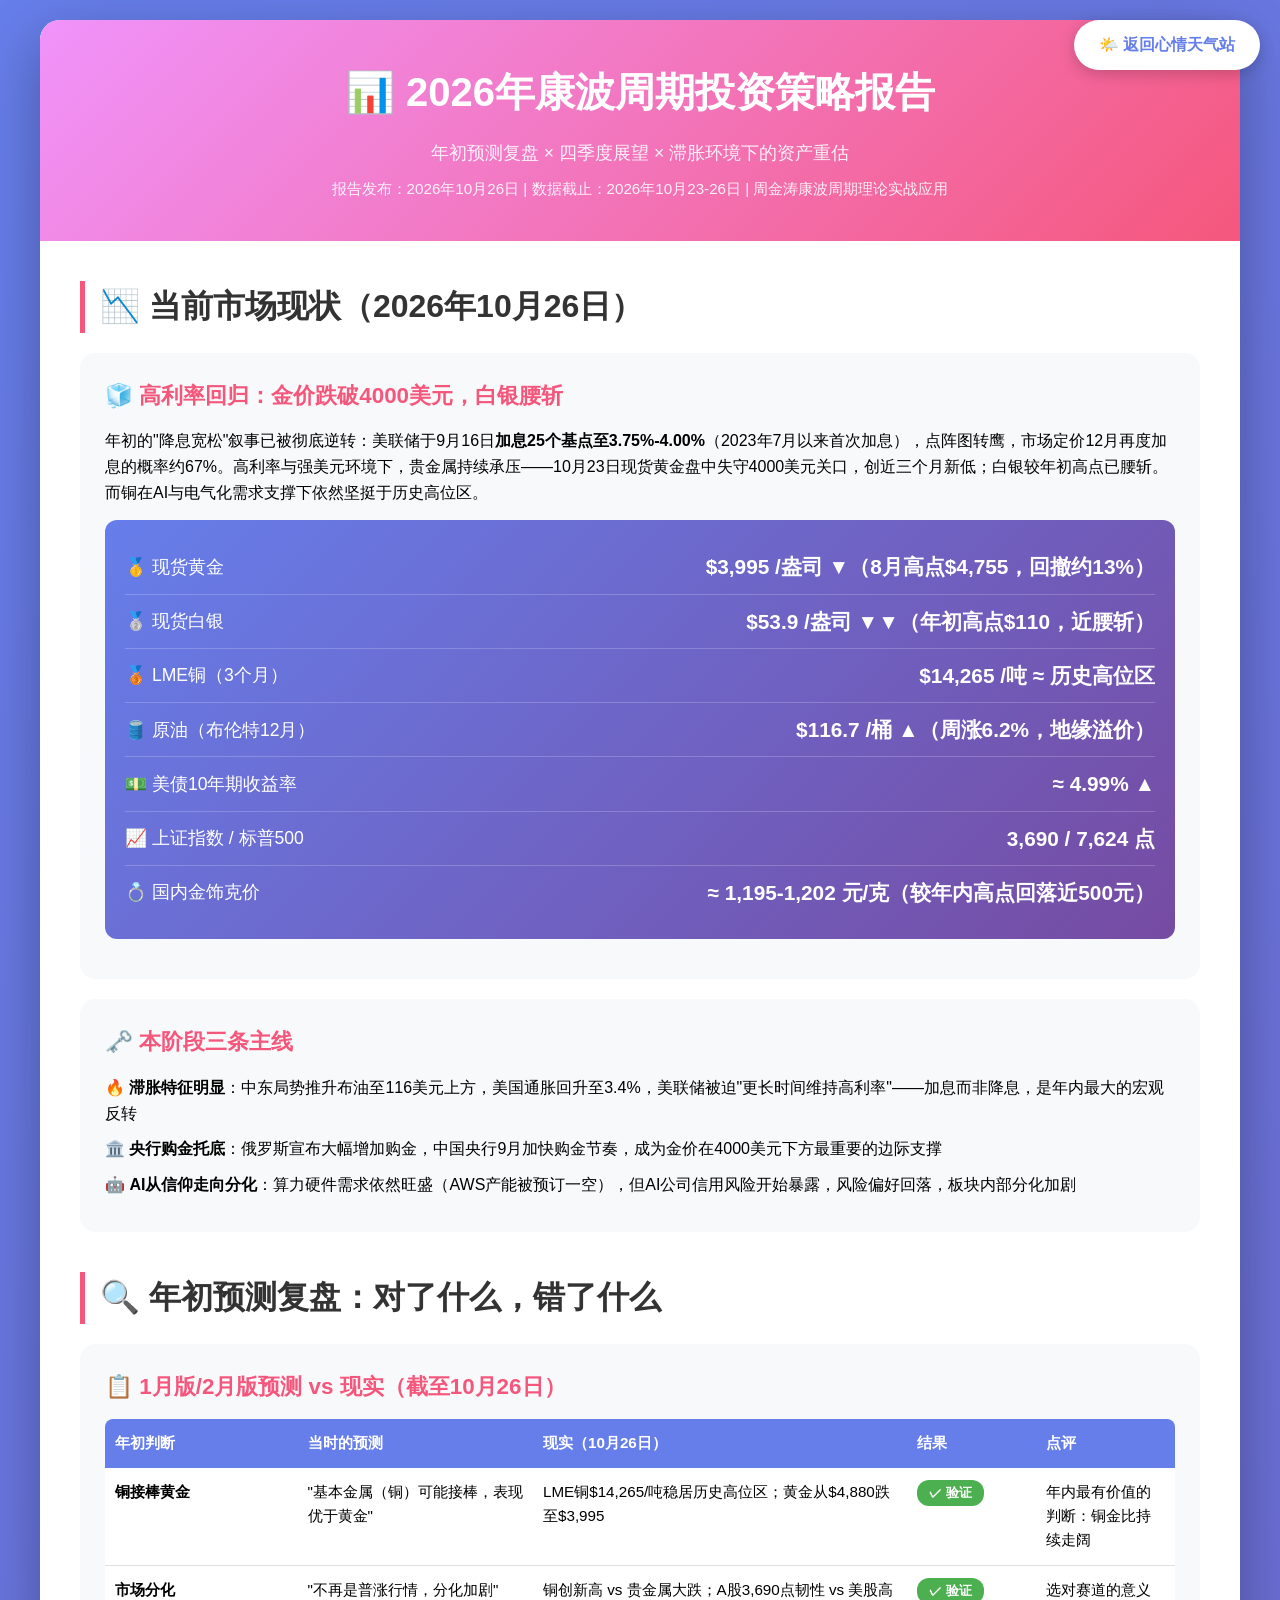
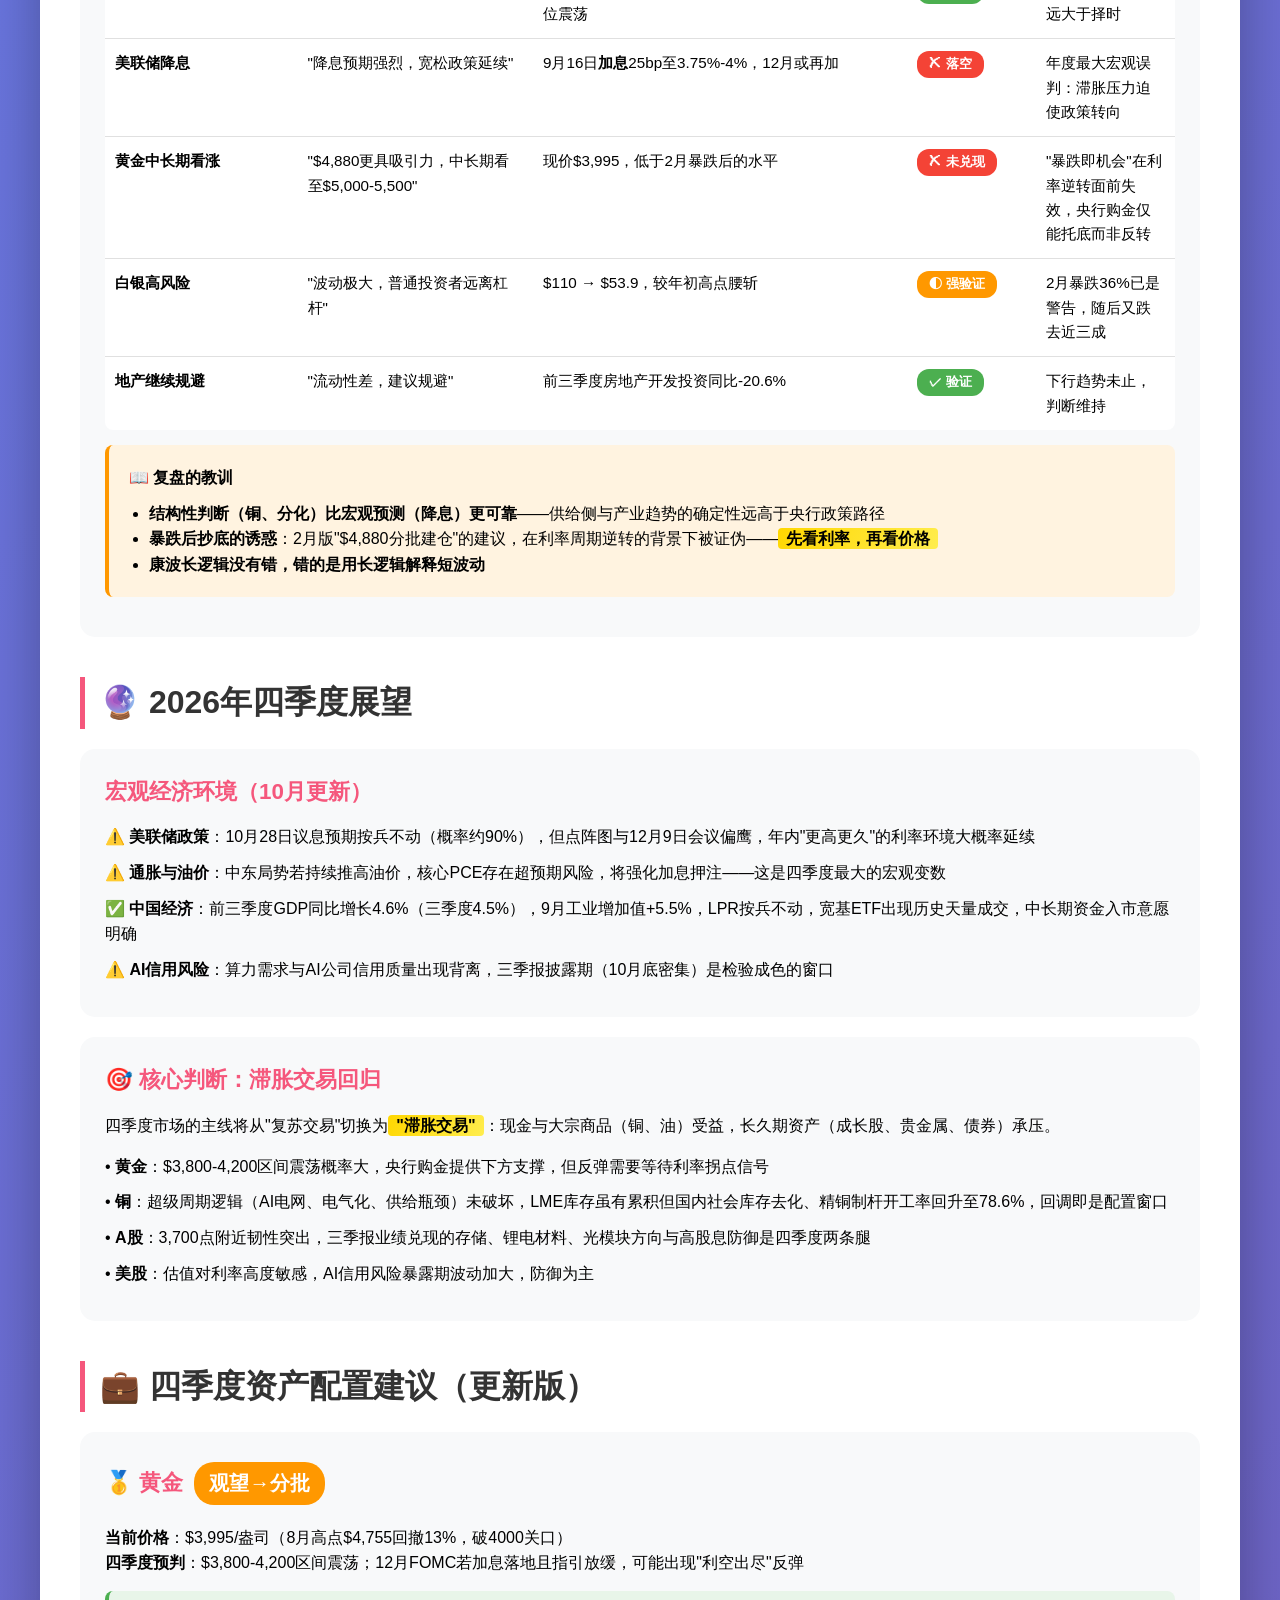
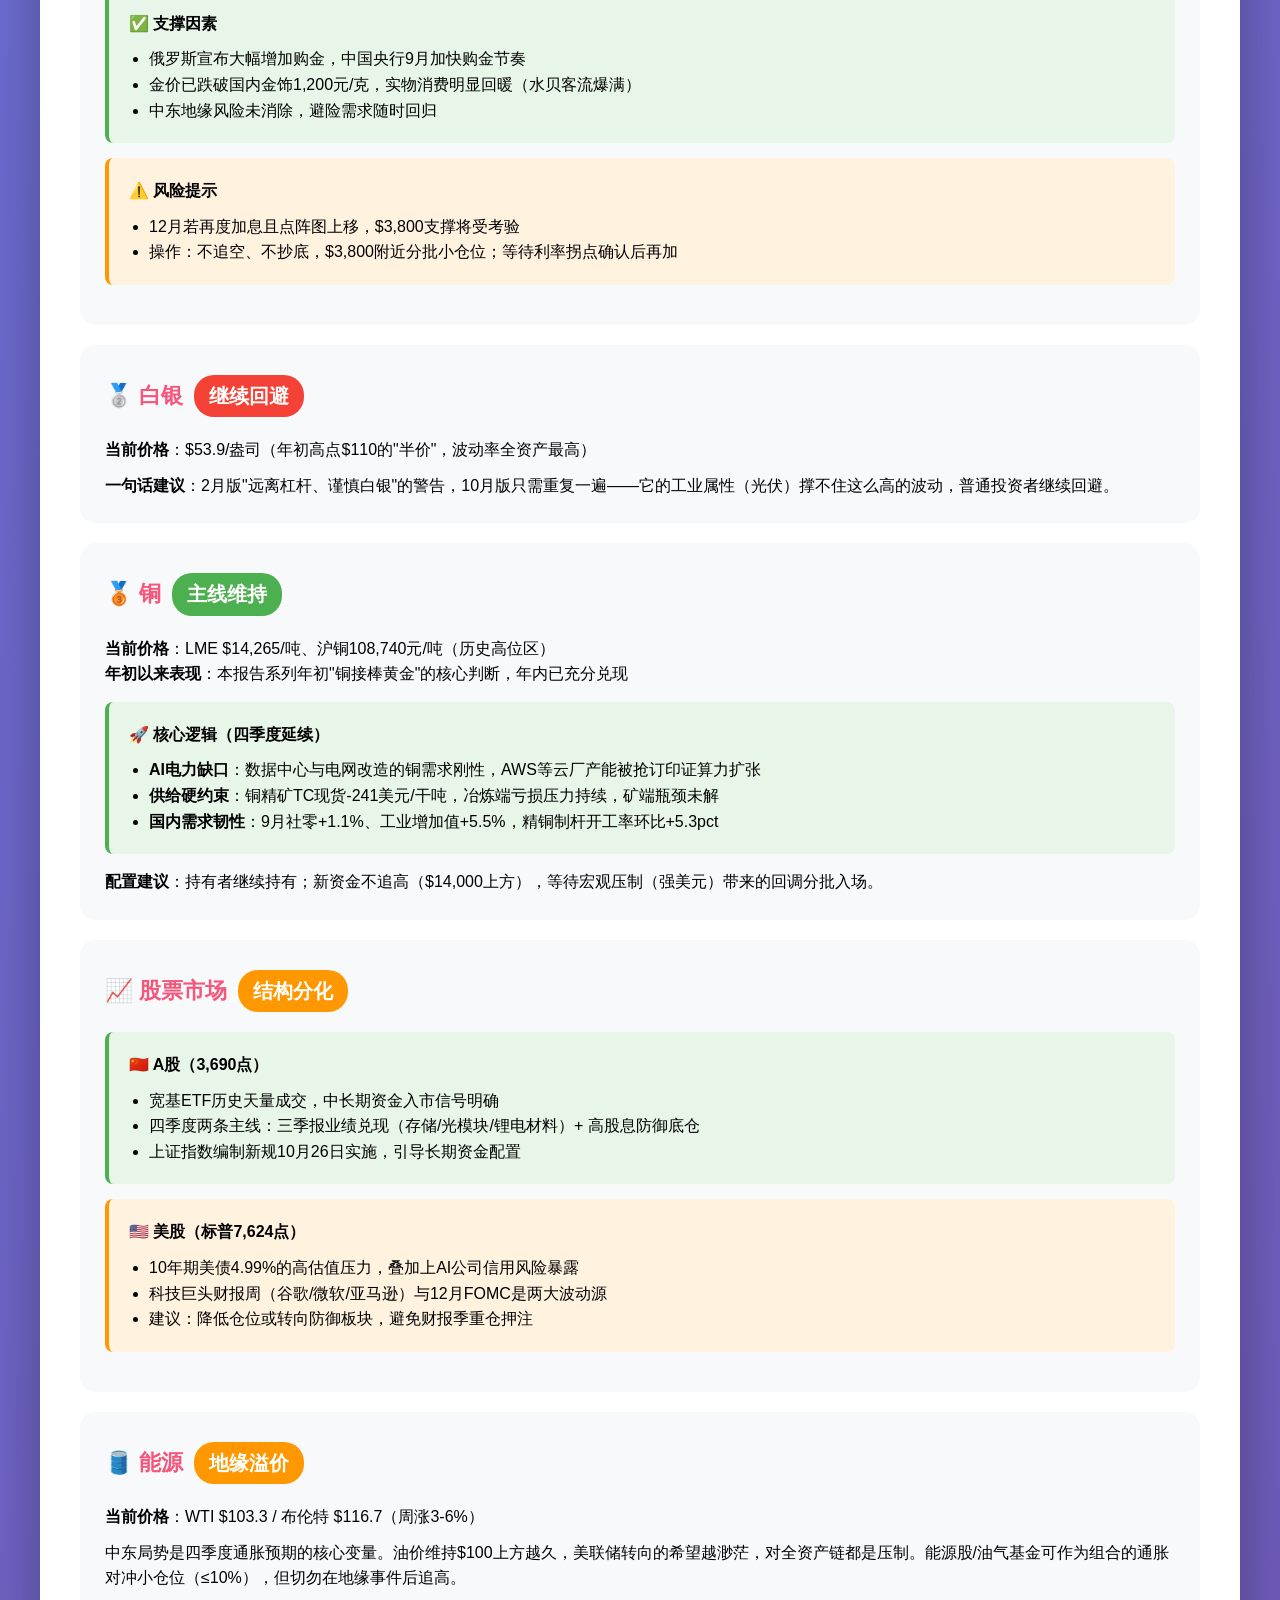
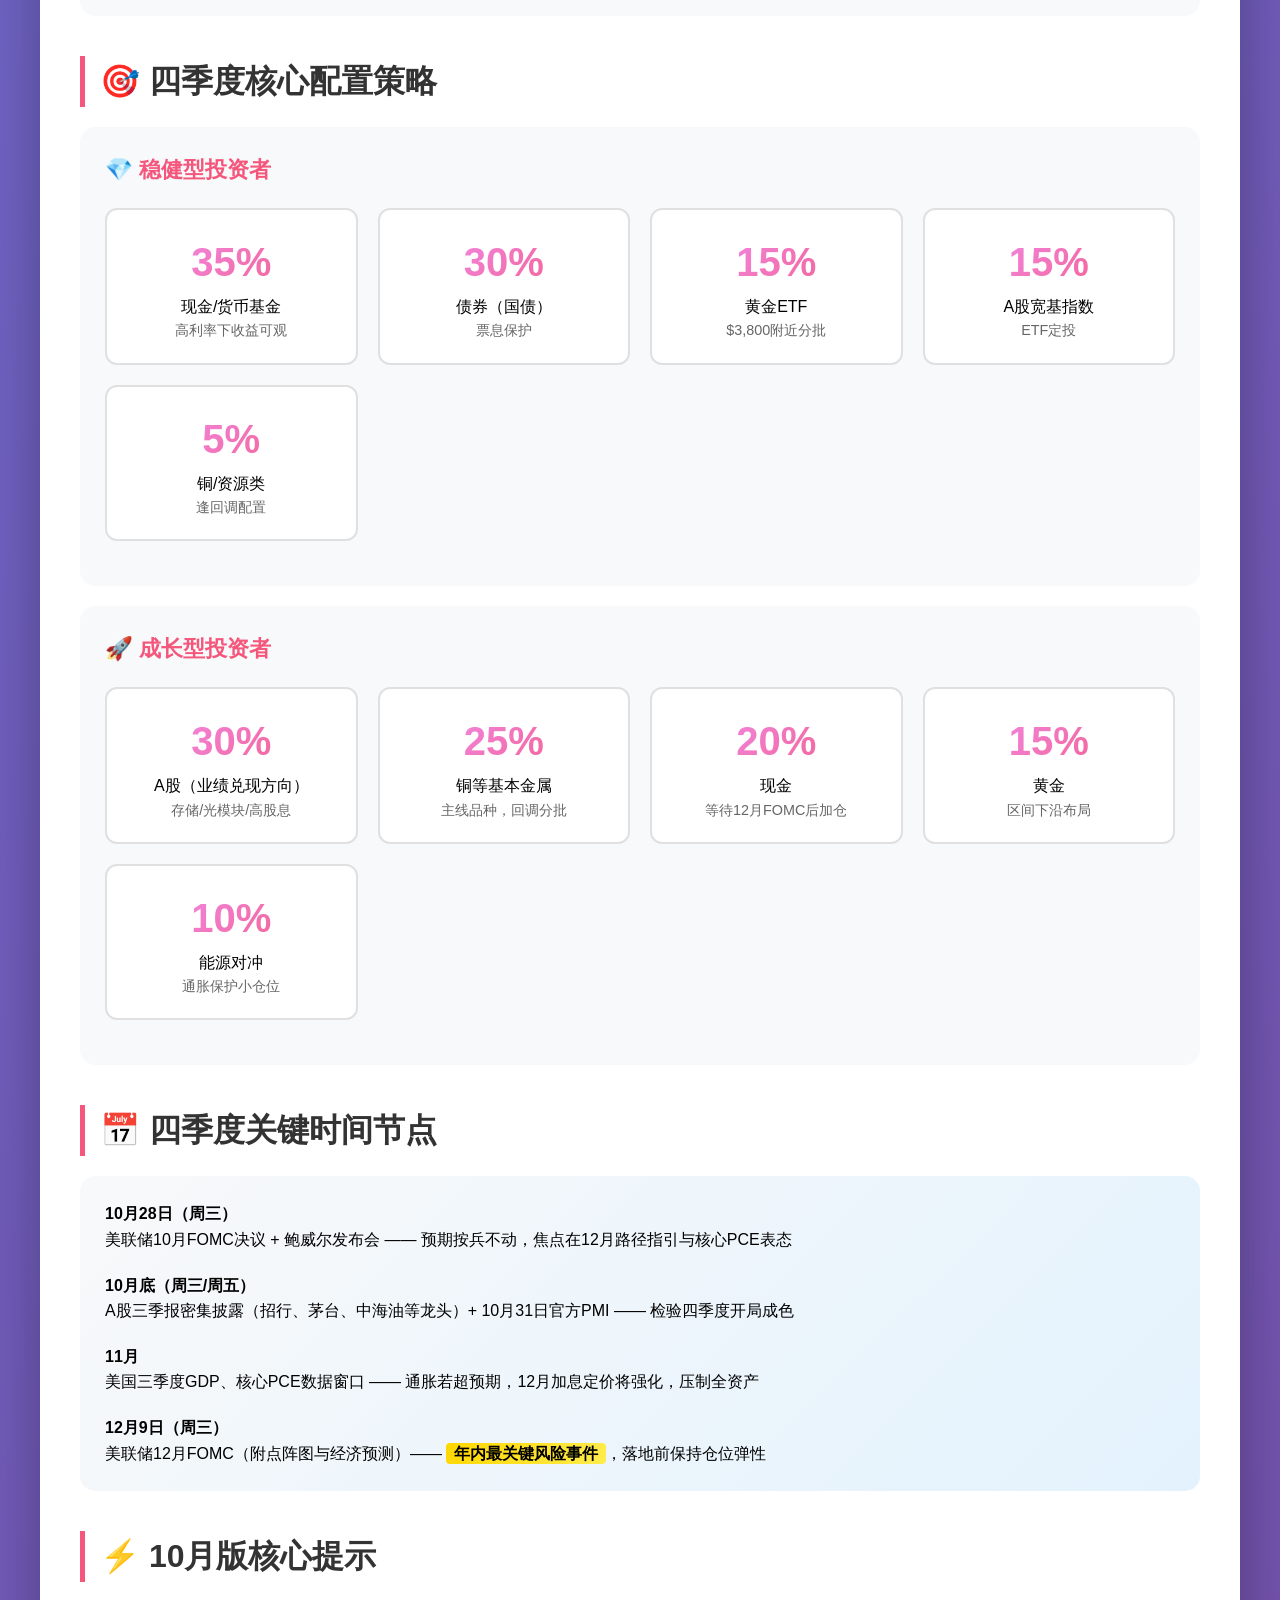
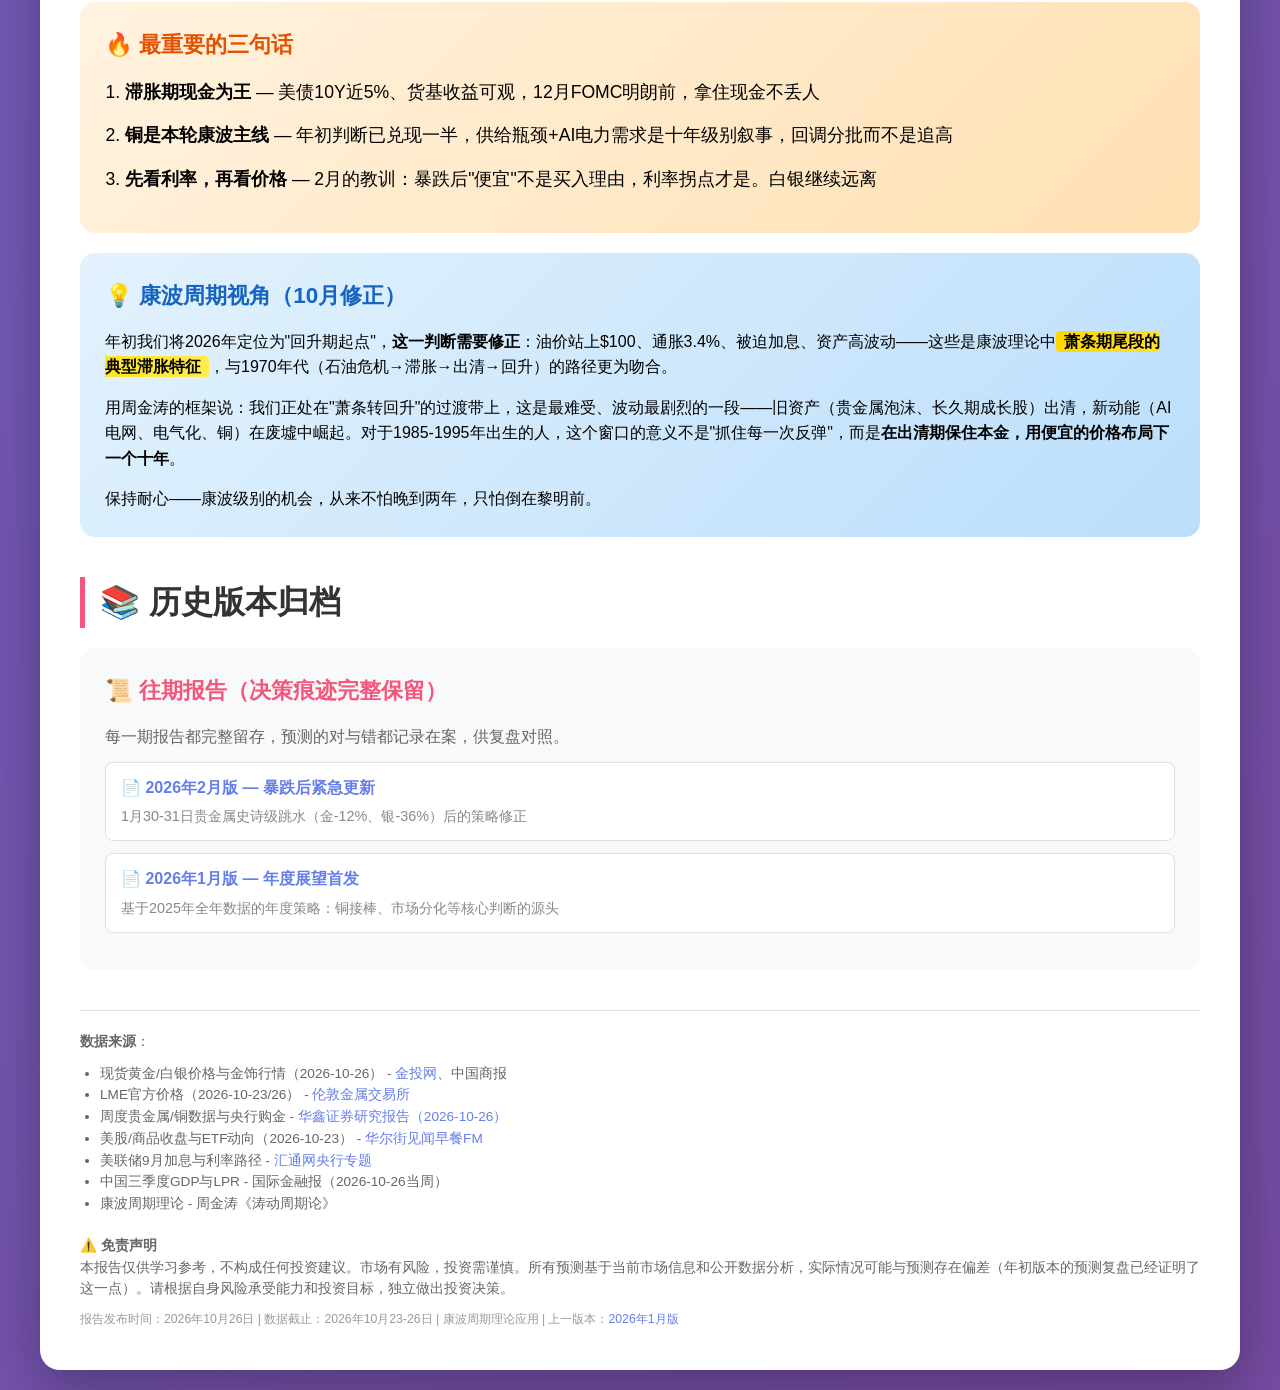
==== commit e12ee42a: "月度更新 2026-10-26: 康波周期可视化报告.html" ====
--- a/康波周期可视化报告.html
+++ b/康波周期可视化报告.html
@@ -697,6 +697,26 @@
                 </div>
             </div>
 
+            <!-- 历史版本 -->
+            <div class="section">
+                <h2 class="section-title">📚 历史版本归档</h2>
+
+                <div class="card">
+                    <div class="card-title">📜 往期报告（决策痕迹完整保留）</div>
+                    <p style="color: #666;">每一期报告都完整留存，预测的对与错都记录在案，供复盘对照。</p>
+                    <ul style="list-style: none; padding: 0; margin-top: 10px;">
+                        <li style="margin: 12px 0; padding: 12px 15px; background: white; border-radius: 8px; border: 1px solid #e0e0e0;">
+                            <a href="康波周期可视化报告_2026年2月.html" style="color: #667eea; font-weight: 600; text-decoration: none;">📄 2026年2月版 — 暴跌后紧急更新</a>
+                            <p style="font-size: 0.9em; color: #888; margin-top: 5px;">1月30-31日贵金属史诗级跳水（金-12%、银-36%）后的策略修正</p>
+                        </li>
+                        <li style="margin: 12px 0; padding: 12px 15px; background: white; border-radius: 8px; border: 1px solid #e0e0e0;">
+                            <a href="康波周期可视化报告_2026年1月.html" style="color: #667eea; font-weight: 600; text-decoration: none;">📄 2026年1月版 — 年度展望首发</a>
+                            <p style="font-size: 0.9em; color: #888; margin-top: 5px;">基于2025年全年数据的年度策略：铜接棒、市场分化等核心判断的源头</p>
+                        </li>
+                    </ul>
+                </div>
+            </div>
+
             <!-- 免责声明和来源 -->
             <div class="source">
                 <p><strong>数据来源</strong>：</p>
